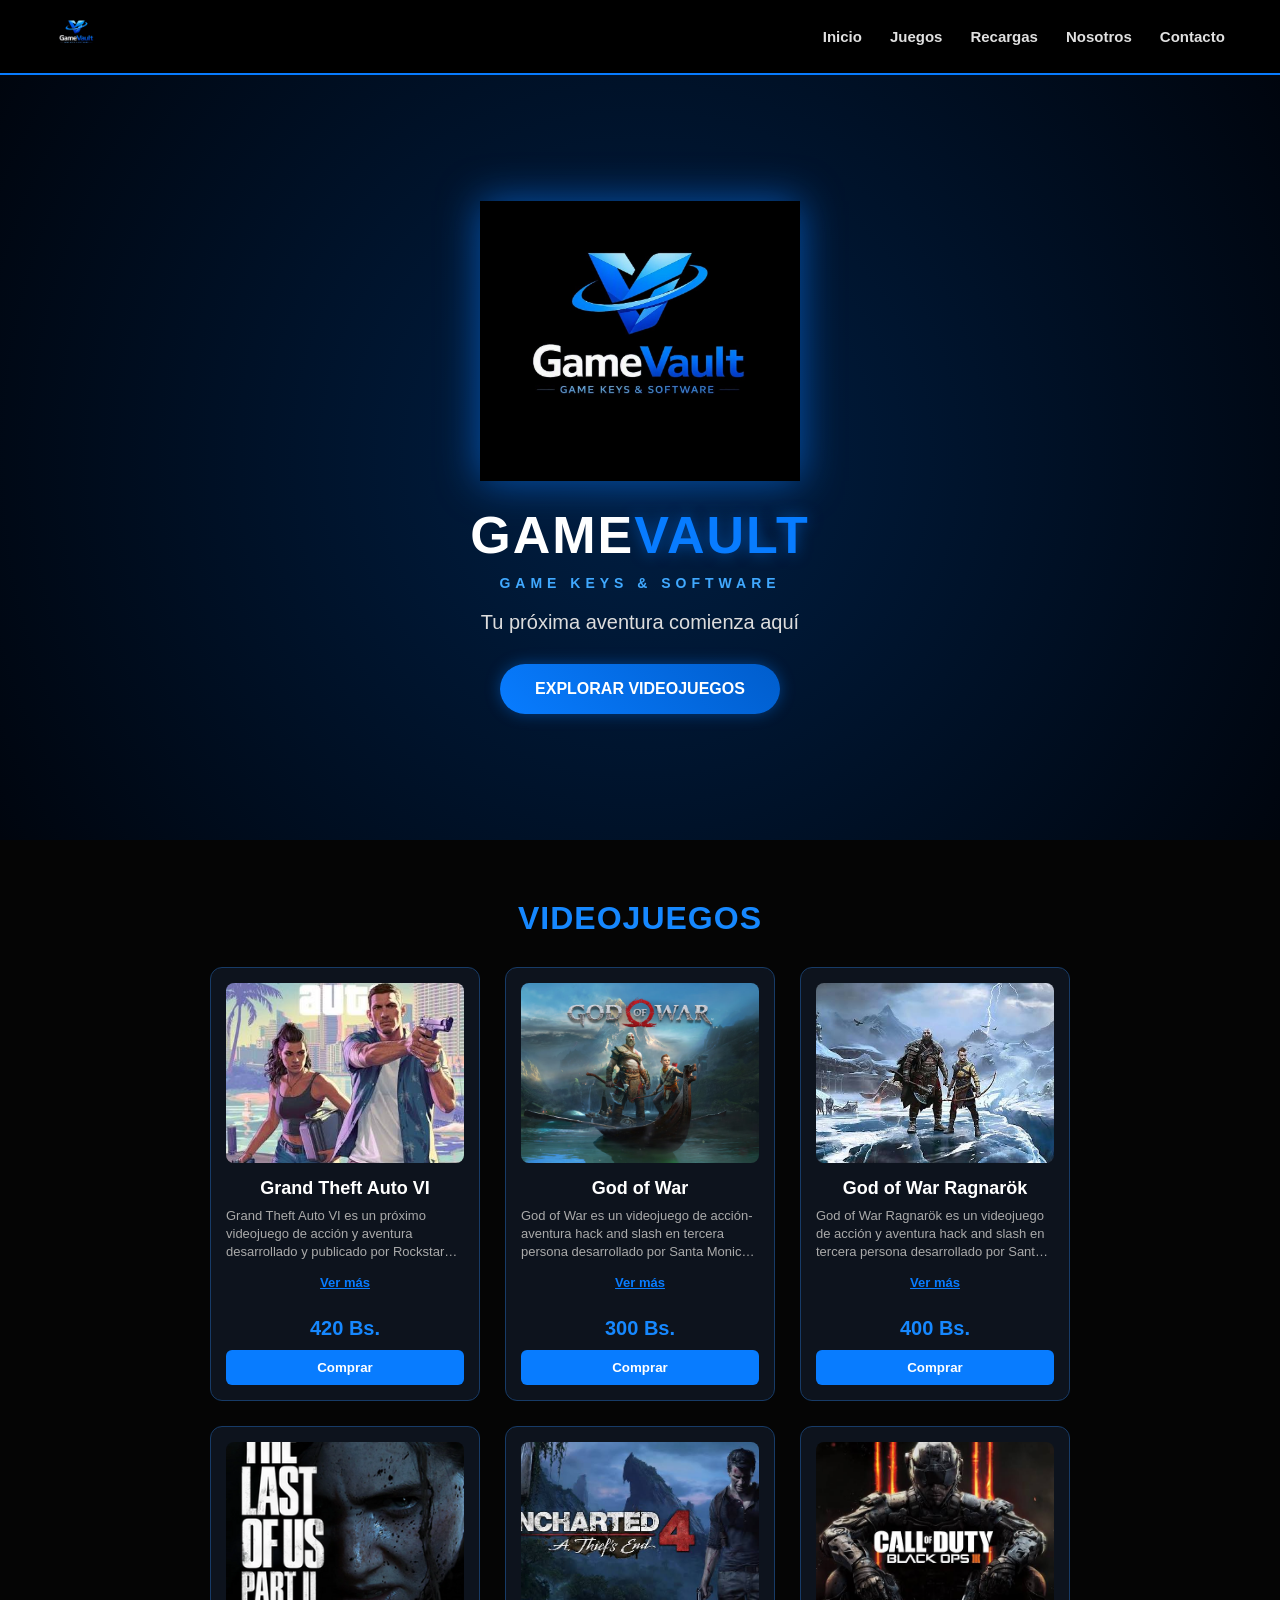
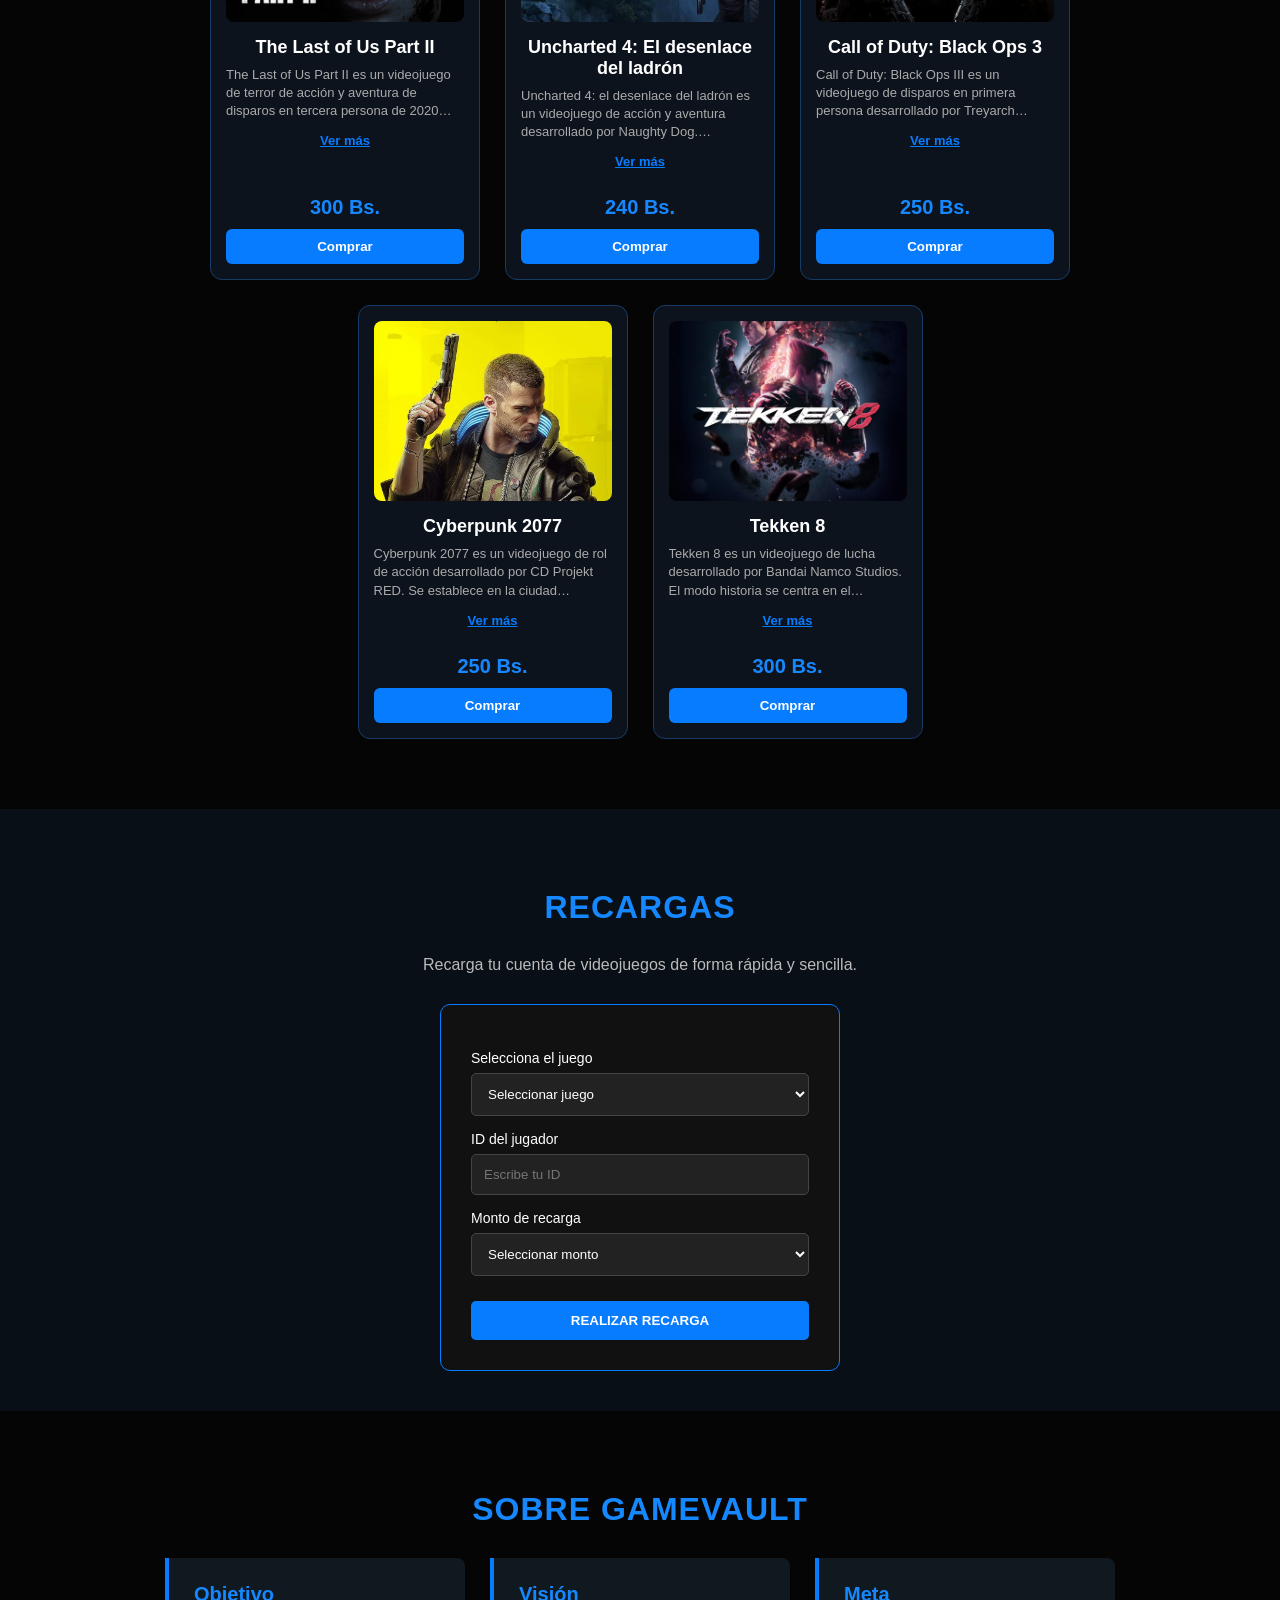
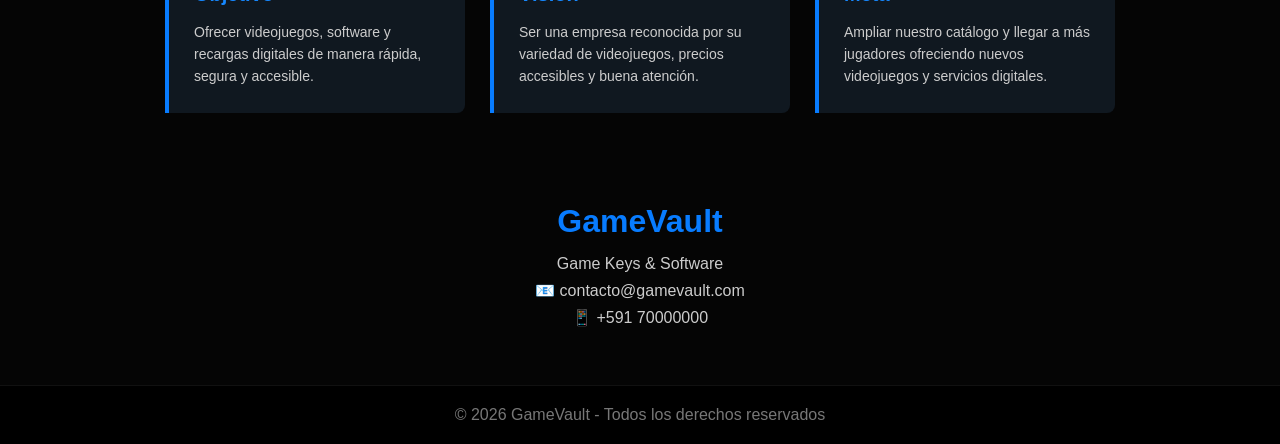
==== index.html @ ed6b3236 "Update index.html" ====
<!DOCTYPE html>
<html lang="es">
<head>
    <meta charset="UTF-8">
    <meta name="viewport" content="width=device-width, initial-scale=1.0">
    <title>GameVault</title>
    <link rel="stylesheet" href="style.css">
</head>

<body>

<header>
    <div class="header-container">
        <a href="#inicio" class="logo-header">
            <img src="1000150296.jpeg" alt="GameVault Logo">
        </a>

        <nav>
            <a href="#inicio">Inicio</a>
            <a href="#juegos">Juegos</a>
            <a href="#recargas">Recargas</a>
            <a href="#empresa">Nosotros</a>
            <a href="#contacto">Contacto</a>
        </nav>
    </div>
</header>


<!-- INICIO / PORTADA -->
<section id="inicio" class="inicio">
    <div class="hero-content">
        <img src="1000150296.jpeg" alt="GameVault Logo Grande" class="logo-hero">
        <h1>GAME<span>VAULT</span></h1>
        <p class="tagline">GAME KEYS & SOFTWARE</p>
        <h2>Tu próxima aventura comienza aquí</h2>
        <a href="#juegos" class="boton-hero">EXPLORAR VIDEOJUEGOS</a>
    </div>
</section>


<!-- JUEGOS -->
<section id="juegos" class="seccion-juegos">

    <h2 class="titulo">Videojuegos</h2>

    <div class="juegos">

        <!-- JUEGO 1 -->
        <div class="tarjeta">
            <img src="img/gta6.jfif" alt="GTA VI">
            <h3>Grand Theft Auto VI</h3>
            <p class="descripcion descripcion-corta">Grand Theft Auto VI es un próximo videojuego de acción y aventura desarrollado y publicado por Rockstar Games. Será el octavo juego principal de la serie Grand Theft Auto, después de Grand Theft Auto V (2013), y el decimosexto en total. Ambientado en el estado ficticio de Leonida, basado en Florida, la historia sigue a la pareja de criminales Jason Duval y Lucia Caminos. Los jugadores podrán explorar libremente el mundo abierto de Leonida, que incluye Vice City, inspirada en Miami.</p>
            <button class="btn-ver-mas" onclick="toggleDescripcion(this)">Ver más</button>
            <div class="tarjeta-footer">
                <h4>420 Bs.</h4>
                <button class="btn-comprar">Comprar</button>
            </div>
        </div>

        <!-- JUEGO 2 -->
        <div class="tarjeta">
            <img src="img/p3pYq0QxntZQREXRVdAzmn1w.avif" alt="God of War">
            <h3>God of War</h3>
            <p class="descripcion descripcion-corta">God of War es un videojuego de acción-aventura hack and slash en tercera persona desarrollado por Santa Monica Studio y publicado por Sony Interactive Entertainment para la PlayStation 4. Es la octava entrega de la serie God of War, la octava cronológicamente y la secuela de God of War III de 2010. Por primera vez en la serie, hay dos protagonistas: Kratos, el antiguo Dios griego de la Guerra que sigue siendo el único personaje jugable, y su hijo pequeño, Atreus. Tras la muerte de la segunda esposa de Kratos y la madre de Atreus, Faye, los dos se embarcan en un viaje profundamente personal para cumplir su último deseo de que sus cenizas se extendieran desde el pico más alto de los nueve reinos.</p>
            <button class="btn-ver-mas" onclick="toggleDescripcion(this)">Ver más</button>
            <div class="tarjeta-footer">
                <h4>300 Bs.</h4>
                <button class="btn-comprar">Comprar</button>
            </div>
        </div>

        <!-- JUEGO 3 -->
        <div class="tarjeta">
            <img src="img/ragnarok.jfif" alt="God of War Ragnarok">
            <h3>God of War Ragnarök</h3>
            <p class="descripcion descripcion-corta">God of War Ragnarök es un videojuego de acción y aventura hack and slash en tercera persona desarrollado por Santa Monica Studio y publicado por Sony Interactive Entertainment. Se lanzó en todo el mundo el 9 de noviembre de 2022 para PlayStation 4 y PlayStation 5. Basado libremente en la mitología nórdica, el juego se desarrolla en la antigua Escandinavia y presenta al protagonista de la serie Kratos y su hijo adolescente Atreus.</p>
            <button class="btn-ver-mas" onclick="toggleDescripcion(this)">Ver más</button>
            <div class="tarjeta-footer">
                <h4>400 Bs.</h4>
                <button class="btn-comprar">Comprar</button>
            </div>
        </div>

        <!-- JUEGO 4 -->
        <div class="tarjeta">
            <img src="img/TLOU_P2_Box_Art_2.png" alt="The Last of Us Part II">
            <h3>The Last of Us Part II</h3>
            <p class="descripcion descripcion-corta">The Last of Us Part II es un videojuego de terror de acción y aventura de disparos en tercera persona de 2020 desarrollado por Naughty Dog. Ambientado cuatro años después de The Last of Us (2013), el juego se centra en dos personajes jugables en un Estados Unidos post-apocalíptico cuyas vidas se entrelazan: Ellie, que parte en venganza por un asesinato, y Abby, una soldado que se ve involucrada en un conflicto entre su milicia y un culto religioso.</p>
            <button class="btn-ver-mas" onclick="toggleDescripcion(this)">Ver más</button>
            <div class="tarjeta-footer">
                <h4>300 Bs.</h4>
                <button class="btn-comprar">Comprar</button>
            </div>
        </div>

        <!-- JUEGO 5 -->
        <div class="tarjeta">
            <img src="img/uncharted.jfif" alt="Uncharted 4">
            <h3>Uncharted 4: El desenlace del ladrón</h3>
            <p class="descripcion descripcion-corta">Uncharted 4: el desenlace del ladrón es un videojuego de acción y aventura desarrollado por Naughty Dog. Ambientado varios años después de los eventos de Uncharted 3, los jugadores controlan a Nathan Drake, un ex cazador de tesoros convencido de salir del retiro por su hermano Samuel. Con Victor Sullivan, buscan pistas sobre la ubicación del tesoro perdido de Henry Avery.</p>
            <button class="btn-ver-mas" onclick="toggleDescripcion(this)">Ver más</button>
            <div class="tarjeta-footer">
                <h4>240 Bs.</h4>
                <button class="btn-comprar">Comprar</button>
            </div>
        </div>

        <!-- JUEGO 6 -->
        <div class="tarjeta">
            <img src="img/call of duty.jfif" alt="Call of Duty Black Ops 3">
            <h3>Call of Duty: Black Ops 3</h3>
            <p class="descripcion descripcion-corta">Call of Duty: Black Ops III es un videojuego de disparos en primera persona desarrollado por Treyarch publicado por Activision. Es la duodécima entrada de la serie Call of Duty y la secuela directa del videojuego Call of Duty: Black Ops II.</p>
            <button class="btn-ver-mas" onclick="toggleDescripcion(this)">Ver más</button>
            <div class="tarjeta-footer">
                <h4>250 Bs.</h4>
                <button class="btn-comprar">Comprar</button>
            </div>
        </div>

        <!-- JUEGO 7 -->
        <div class="tarjeta">
            <img src="img/Cyberpunk-2077-PC-COVER.webp" alt="Cyberpunk 2077">
            <h3>Cyberpunk 2077</h3>
            <p class="descripcion descripcion-corta">Cyberpunk 2077 es un videojuego de rol de acción desarrollado por CD Projekt RED. Se establece en la ciudad distópica de Night City, California. Es un mundo abierto en primera persona donde los jugadores asumen el papel del personaje personalizable V.</p>
            <button class="btn-ver-mas" onclick="toggleDescripcion(this)">Ver más</button>
            <div class="tarjeta-footer">
                <h4>250 Bs.</h4>
                <button class="btn-comprar">Comprar</button>
            </div>
        </div>

        <!-- JUEGO 8 -->
        <div class="tarjeta">
            <img src="img/teken.avif" alt="Tekken 8">
            <h3>Tekken 8</h3>
            <p class="descripcion descripcion-corta">Tekken 8 es un videojuego de lucha desarrollado por Bandai Namco Studios. El modo historia se centra en el enfrentamiento final entre el protagonista principal Jin Kazama y el antagonista principal Kazuya Mishima.</p>
            <button class="btn-ver-mas" onclick="toggleDescripcion(this)">Ver más</button>
            <div class="tarjeta-footer">
                <h4>300 Bs.</h4>
                <button class="btn-comprar">Comprar</button>
            </div>
        </div>

    </div>

</section>


<!-- RECARGAS -->
<section id="recargas" class="recargas">
    <h2 class="titulo">Recargas</h2>
    <p class="texto">Recarga tu cuenta de videojuegos de forma rápida y sencilla.</p>

    <div class="formulario">
        <label for="juego">Selecciona el juego</label>
        <select id="juego">
            <option value="">Seleccionar juego</option>
            <option>Free Fire</option>
            <option>Fortnite</option>
            <option>Roblox</option>
            <option>Mobile Legends</option>
            <option>Call of Duty Mobile</option>
            <option>Otro</option>
        </select>

        <label for="idJugador">ID del jugador</label>
        <input type="text" id="idJugador" placeholder="Escribe tu ID">

        <label for="monto">Monto de recarga</label>
        <select id="monto">
            <option value="">Seleccionar monto</option>
            <option>50 Bs.</option>
            <option>100 Bs.</option>
            <option>200 Bs.</option>
            <option>300 Bs.</option>
            <option>500 Bs.</option>
        </select>

        <button onclick="recargar()">REALIZAR RECARGA</button>
        <p id="mensaje"></p>
    </div>
</section>


<!-- SOBRE GAMEVAULT -->
<section id="empresa" class="empresa">
    <h2 class="titulo">Sobre GameVault</h2>
    <div class="informacion">
        <div>
            <h2>Objetivo</h2>
            <p>Ofrecer videojuegos, software y recargas digitales de manera rápida, segura y accesible.</p>
        </div>
        <div>
            <h2>Visión</h2>
            <p>Ser una empresa reconocida por su variedad de videojuegos, precios accesibles y buena atención.</p>
        </div>
        <div>
            <h2>Meta</h2>
            <p>Ampliar nuestro catálogo y llegar a más jugadores ofreciendo nuevos videojuegos y servicios digitales.</p>
        </div>
    </div>
</section>


<!-- CONTACTO -->
<section id="contacto" class="contacto">
    <h2>GameVault</h2>
    <p>Game Keys & Software</p>
    <p>📧 contacto@gamevault.com</p>
    <p>📱 +591 70000000</p>
</section>

<footer>
    <p>© 2026 GameVault - Todos los derechos reservados</p>
</footer>
<script>
function toggleDescripcion(boton) {
    const descripcion = boton.previousElementSibling;

    if (descripcion.classList.contains('descripcion-corta')) {
        descripcion.classList.remove('descripcion-corta');
        descripcion.style.webkitLineClamp = 'unset';
        descripcion.style.display = 'block';
        boton.textContent = 'Ver menos';
    } else {
        descripcion.classList.add('descripcion-corta');
        descripcion.style.webkitLineClamp = '3';
        descripcion.style.display = '-webkit-box';
        boton.textContent = 'Ver más';
    }
}

function recargar() {
    const juego = document.getElementById('juego').value;
    const idJugador = document.getElementById('idJugador').value;
    const monto = document.getElementById('monto').value;
    const mensaje = document.getElementById('mensaje');

    if (!juego || !idJugador || !monto) {
        mensaje.style.color = '#ff4d4d';
        mensaje.textContent = 'Por favor, completa todos los campos.';
        return;
    }

    mensaje.style.color = '#1688ff';
    mensaje.textContent = `¡Procesando recarga de ${monto} para ${juego} (ID: ${idJugador})!`;
}
</script>

</body>
</html>

</body>
</html>
---- style.css ----
* {
    margin: 0;
    padding: 0;
    box-sizing: border-box;
}

html {
    scroll-behavior: smooth;
}

body {
    font-family: 'Segoe UI', Tahoma, Geneva, Verdana, sans-serif;
    background: #050505;
    color: white;
}

/* ENCABEZADO Y NAVEGACIÓN MEJORADA */
header {
    background: rgba(0, 0, 0, 0.9);
    backdrop-filter: blur(10px);
    position: sticky;
    top: 0;
    z-index: 1000;
    border-bottom: 2px solid #087cff;
    padding: 12px 4%;
}

.header-container {
    max-width: 1200px;
    margin: 0 auto;
    display: flex;
    align-items: center;
    justify-content: space-between;
    flex-wrap: wrap;
    gap: 15px;
}

.logo-header img {
    height: 45px;
    object-fit: contain;
    transition: transform 0.3s ease;
}

.logo-header img:hover {
    transform: scale(1.05);
}

nav {
    display: flex;
    align-items: center;
    gap: 20px; /* Separación garantizada entre enlaces */
    flex-wrap: wrap;
}

nav a {
    color: #e0e0e0;
    text-decoration: none;
    font-weight: 600;
    font-size: 15px;
    position: relative;
    padding: 6px 4px;
    transition: color 0.3s ease;
    white-space: nowrap;
}

nav a::after {
    content: '';
    position: absolute;
    width: 0%;
    height: 2px;
    bottom: 0;
    left: 0;
    background-color: #087cff;
    transition: width 0.3s ease;
}

nav a:hover {
    color: #087cff;
}

nav a:hover::after {
    width: 100%;
}


/* PORTADA / HERO CON LOGO LLAMATIVO */
.inicio {
    min-height: 85vh;
    display: flex;
    align-items: center;
    justify-content: center;
    text-align: center;
    padding: 40px 20px;
    background: radial-gradient(circle at center, #001f44 0%, #00050e 100%);
}

.hero-content {
    max-width: 800px;
    width: 100%;
}

.logo-hero {
    width: 80%;
    max-width: 320px;
    height: auto;
    margin-bottom: 20px;
    filter: drop-shadow(0 0 20px rgba(8, 124, 255, 0.6));
    animation: flotar 4s ease-in-out infinite;
}

@keyframes flotar {
    0%, 100% { transform: translateY(0px); }
    50% { transform: translateY(-10px); }
}

.inicio h1 {
    font-size: 52px;
    letter-spacing: 2px;
    font-weight: 900;
}

.inicio h1 span {
    color: #087cff;
    text-shadow: 0 0 15px rgba(8, 124, 255, 0.5);
}

.tagline {
    color: #40a9ff;
    letter-spacing: 5px;
    margin: 10px 0 20px;
    font-weight: bold;
    font-size: 14px;
}

.inicio h2 {
    margin-bottom: 30px;
    font-weight: 300;
    color: #ddd;
    font-size: 20px;
}

.boton-hero {
    background: linear-gradient(45deg, #087cff, #005dcc);
    color: white;
    padding: 16px 35px;
    text-decoration: none;
    border-radius: 30px;
    font-weight: bold;
    display: inline-block;
    box-shadow: 0 0 15px rgba(8, 124, 255, 0.4);
    transition: all 0.3s ease;
}

.boton-hero:hover {
    transform: translateY(-3px);
    box-shadow: 0 0 25px rgba(8, 124, 255, 0.8);
}


/* SECCIÓN JUEGOS */
.seccion-juegos {
    padding: 20px 5%;
}

.titulo {
    text-align: center;
    color: #1688ff;
    font-size: 32px;
    margin: 40px 0 30px;
    text-transform: uppercase;
    letter-spacing: 1px;
}

.juegos {
    display: flex;
    justify-content: center;
    gap: 25px;
    flex-wrap: wrap;
    max-width: 1200px;
    margin: 0 auto;
}

.tarjeta {
    background: #0d131d;
    width: 270px;
    padding: 15px;
    text-align: center;
    border: 1px solid #173b67;
    border-radius: 12px;
    display: flex;
    flex-direction: column;
    justify-content: space-between;
    transition: transform 0.3s ease, border-color 0.3s ease, box-shadow 0.3s ease;
}

.tarjeta:hover {
    transform: translateY(-5px);
    border-color: #087cff;
    box-shadow: 0 8px 20px rgba(8, 124, 255, 0.3);
}

.tarjeta img {
    width: 100%;
    height: 180px;
    object-fit: cover;
    border-radius: 8px;
}

.tarjeta h3 {
    margin: 15px 0 8px;
    font-size: 18px;
}

/* DESCRIPCIÓN CON VER MÁS */
.descripcion {
    color: #aaa;
    font-size: 13px;
    line-height: 1.4;
    margin-bottom: 8px;
    text-align: left;
    transition: all 0.3s ease;
}

.descripcion-corta {
    display: -webkit-box;
    -webkit-line-clamp: 3;
    -webkit-box-orient: vertical;
    overflow: hidden;
}

.btn-ver-mas {
    background: transparent;
    color: #087cff;
    border: none;
    font-size: 13px;
    font-weight: bold;
    cursor: pointer;
    margin-bottom: 12px;
    text-decoration: underline;
    align-self: center;
    padding: 5px 10px;
}

.btn-ver-mas:hover {
    color: #40a9ff;
}

.tarjeta-footer {
    margin-top: auto;
}

.tarjeta h4 {
    color: #1688ff;
    font-size: 20px;
    margin: 10px 0;
}

.btn-comprar {
    background: #087cff;
    color: white;
    border: none;
    padding: 10px 20px;
    border-radius: 6px;
    cursor: pointer;
    font-weight: bold;
    width: 100%;
    transition: background 0.3s ease;
}

.btn-comprar:hover {
    background: #005dcc;
}


/* RECARGAS */
.recargas {
    background: #080f17;
    text-align: center;
    padding: 40px 20px;
    margin-top: 50px;
}

.texto {
    color: #bbb;
    margin-bottom: 30px;
}

.formulario {
    background: #111;
    width: 400px;
    max-width: 100%;
    margin: auto;
    padding: 30px;
    border: 1px solid #087cff;
    border-radius: 10px;
}

.formulario label {
    display: block;
    text-align: left;
    margin-top: 15px;
    margin-bottom: 7px;
    font-size: 14px;
}

.formulario input,
.formulario select {
    width: 100%;
    padding: 12px;
    background: #222;
    color: white;
    border: 1px solid #444;
    border-radius: 5px;
    outline: none;
}

.formulario input:focus,
.formulario select:focus {
    border-color: #087cff;
}

.formulario button {
    width: 100%;
    margin-top: 25px;
    background: #087cff;
    color: white;
    border: none;
    padding: 12px;
    border-radius: 5px;
    font-weight: bold;
    cursor: pointer;
}


/* EMPRESA */
.empresa {
    background: #050505;
    padding: 40px 20px;
}

.informacion {
    display: flex;
    justify-content: center;
    gap: 25px;
    flex-wrap: wrap;
    max-width: 1100px;
    margin: 0 auto;
}

.informacion div {
    width: 300px;
    padding: 25px;
    background: #101820;
    border-left: 4px solid #087cff;
    border-radius: 0 8px 8px 0;
}

.informacion h2 {
    color: #1688ff;
    margin-bottom: 15px;
    font-size: 20px;
}

.informacion p {
    color: #ccc;
    line-height: 1.6;
    font-size: 14px;
}


/* CONTACTO Y FOOTER */
.contacto {
    text-align: center;
    padding: 50px 20px;
}

.contacto h2 {
    color: #087cff;
    font-size: 32px;
    margin-bottom: 15px;
}

.contacto p {
    color: #ccc;
    margin: 8px;
}

footer {
    background: #000;
    text-align: center;
    padding: 20px;
    color: #777;
    border-top: 1px solid #111;
}


/* RESPONSIVO PARA TELÉFONOS */
@media (max-width: 768px) {
    .header-container {
        justify-content: center;
    }

    nav {
        justify-content: center;
        gap: 12px;
        width: 100%;
    }

    nav a {
        font-size: 14px;
        padding: 4px 8px;
        background: rgba(255, 255, 255, 0.05);
        border-radius: 4px;
    }

    .inicio h1 {
        font-size: 38px;
    }

    .tagline {
        letter-spacing: 3px;
        font-size: 12px;
    }

    .inicio h2 {
        font-size: 16px;
    }

    .tarjeta {
        width: 100%;
        max-width: 330px;
    }

    .informacion div {
        width: 100%;
    }
}
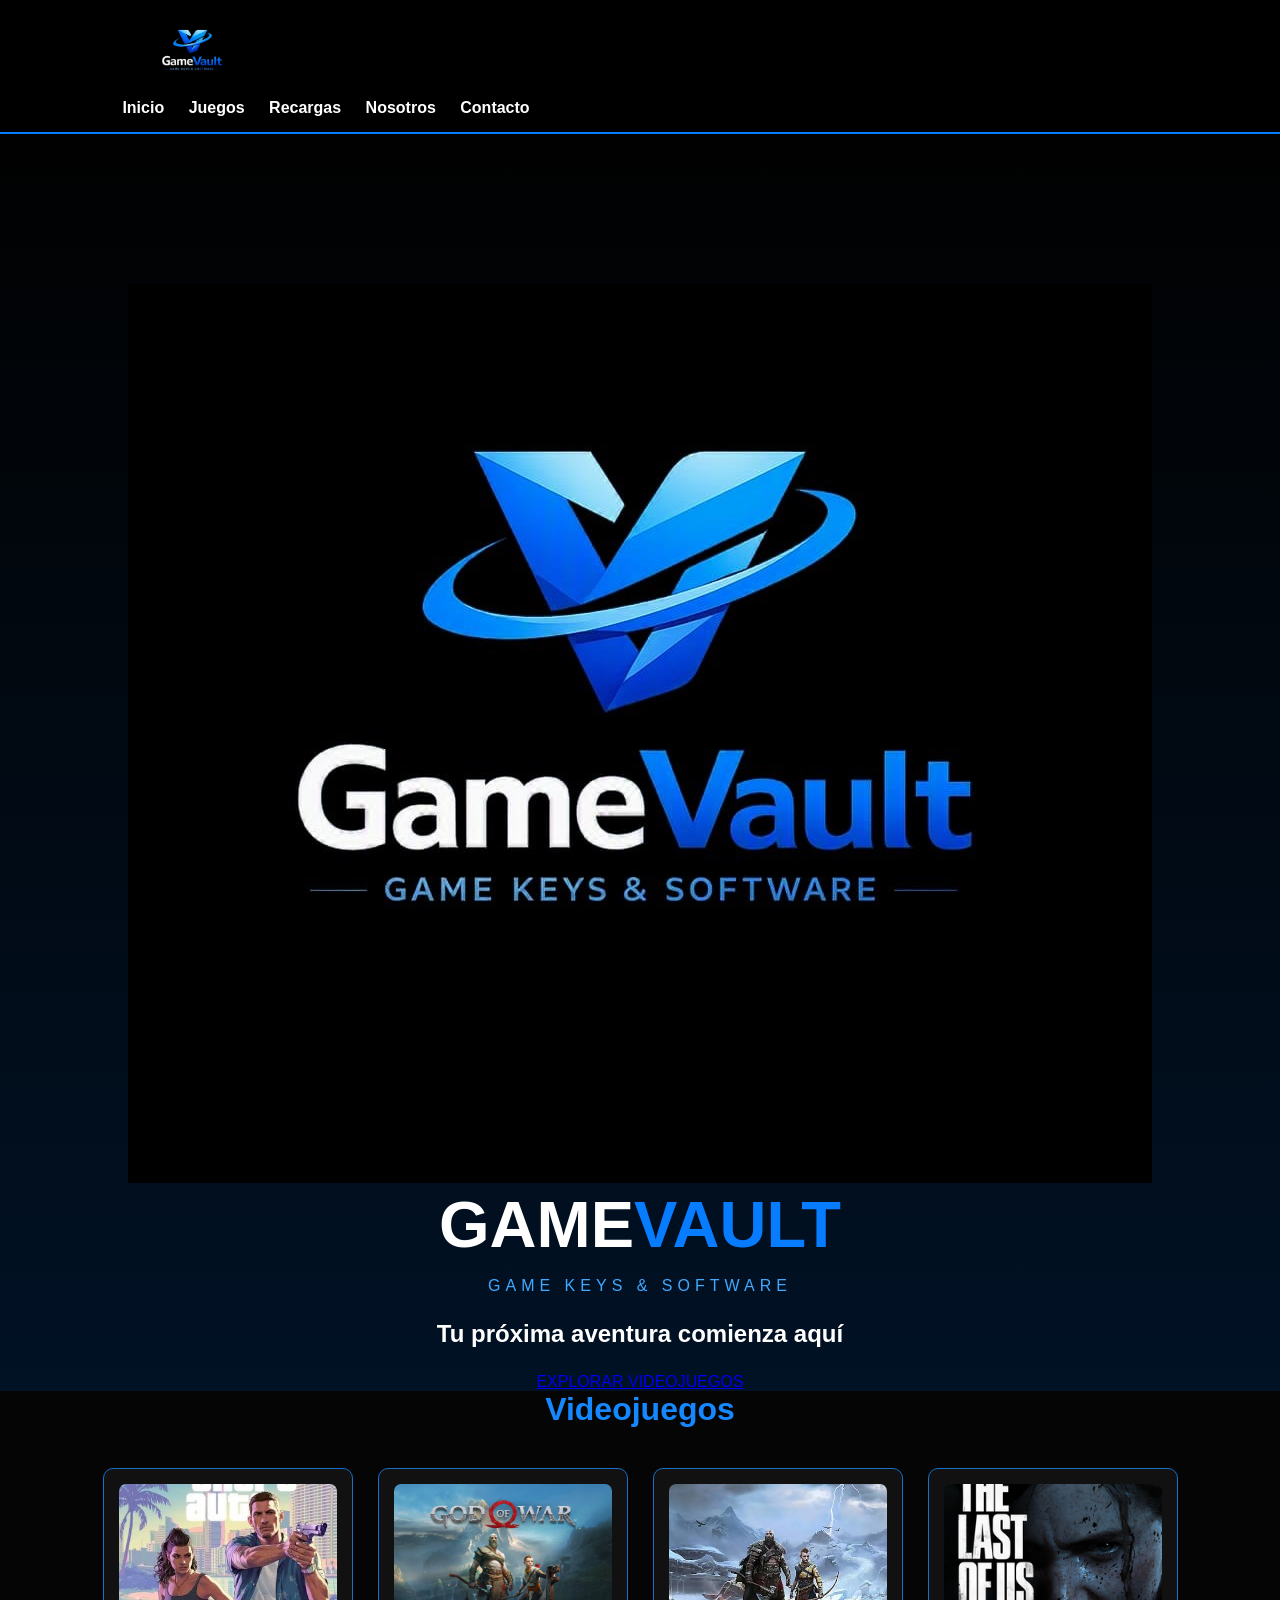
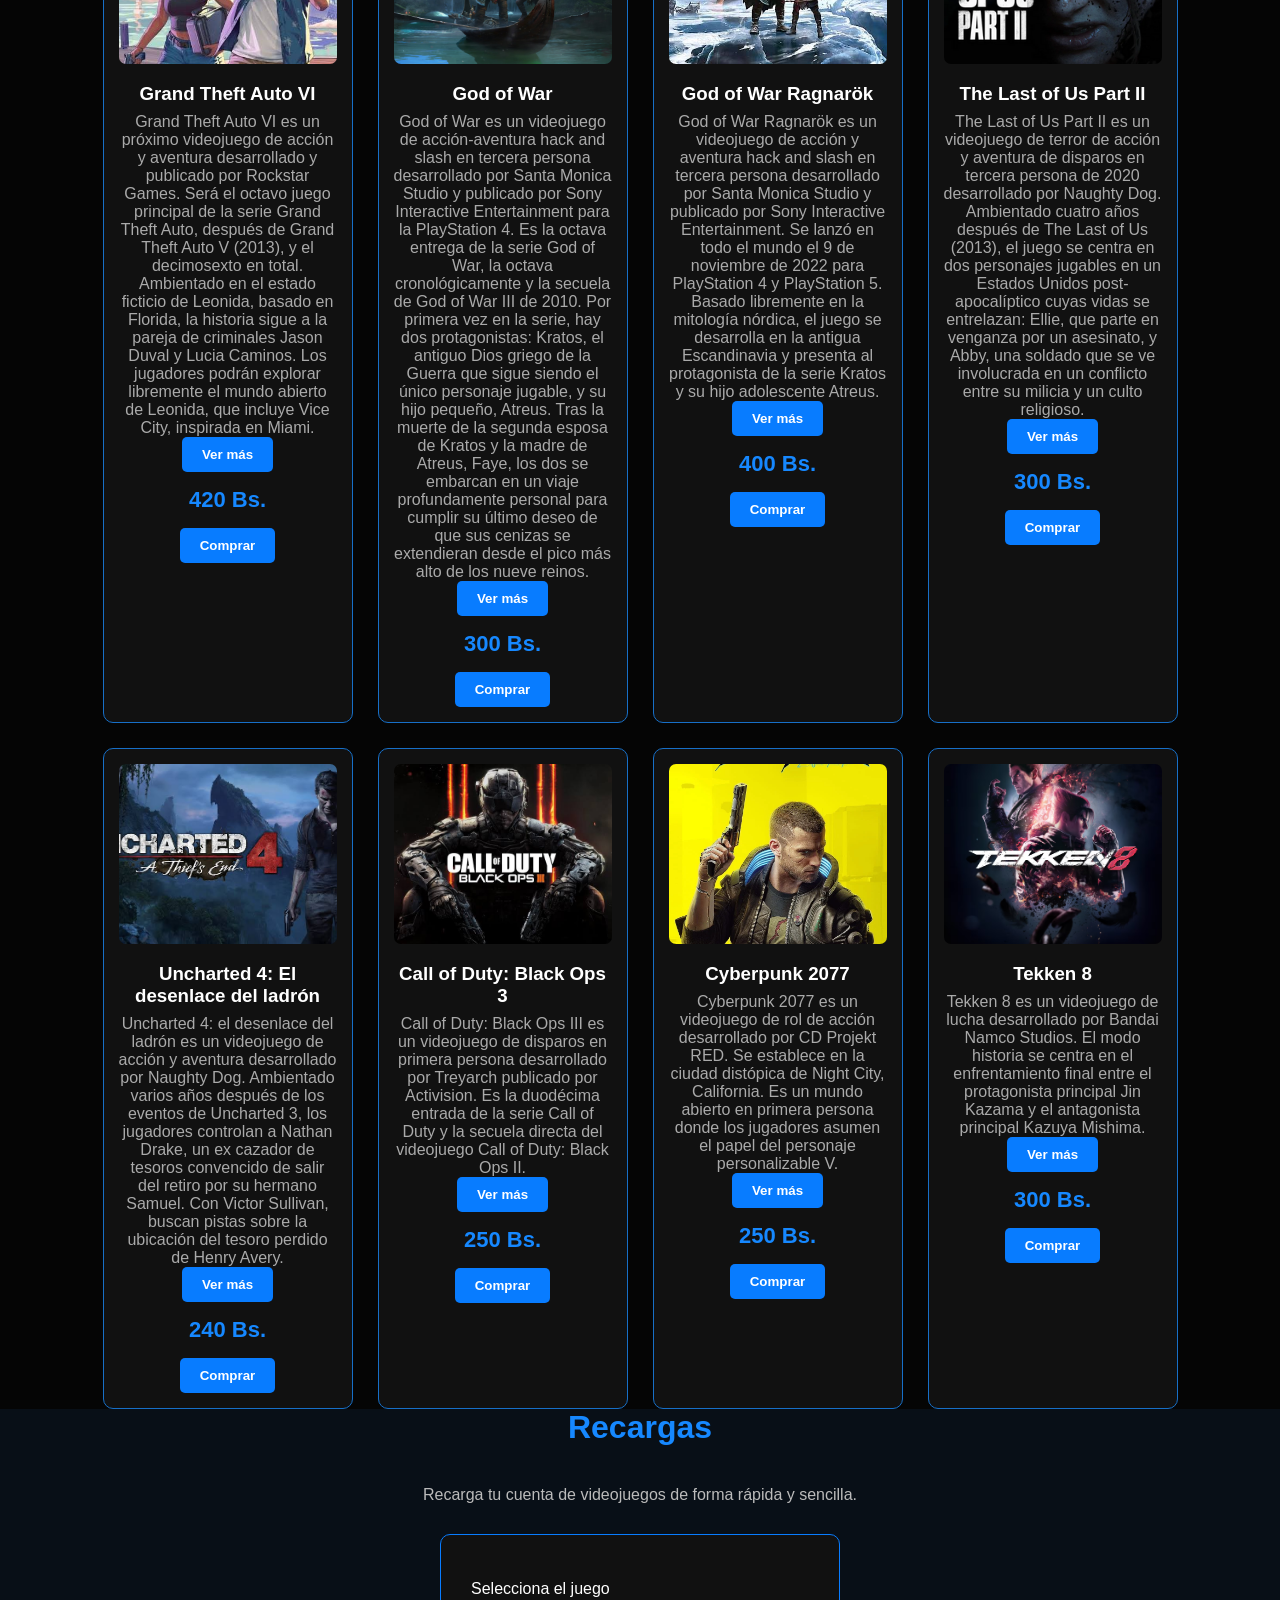
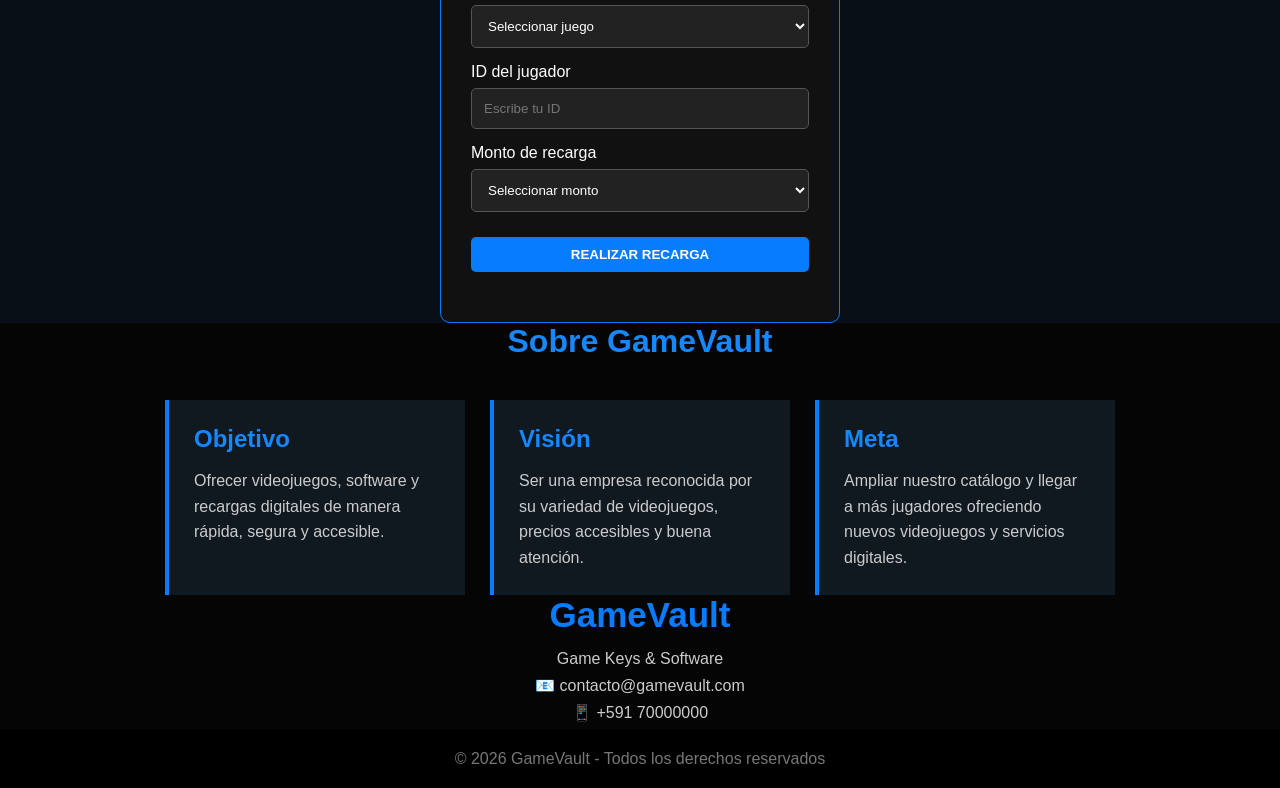
==== commit d5db0727: "Update index.html" ====
--- a/index.html
+++ b/index.html
@@ -4,7 +4,7 @@
     <meta charset="UTF-8">
     <meta name="viewport" content="width=device-width, initial-scale=1.0">
     <title>GameVault</title>
-    <link rel="stylesheet" href="style.css">
+    <link rel="stylesheet" href="style.css.css">
 </head>
 
 <body>
--- a/style.css.css
+++ b/style.css.css
@@ -0,0 +1,255 @@
+* {
+    margin: 0;
+    padding: 0;
+    box-sizing: border-box;
+}
+
+body {
+    font-family: Arial, sans-serif;
+    background: #050505;
+    color: white;
+}
+
+
+/* ENCABEZADO */
+
+header {
+    background: #000;
+    display: flex;
+    align-items: center;
+    justify-content: space-between;
+    padding: 15px 8%;
+    border-bottom: 2px solid #087cff;
+}
+
+header img {
+    width: 180px;
+    height: 80px;
+    object-fit: contain;
+}
+
+nav a {
+    color: white;
+    text-decoration: none;
+    margin-left: 20px;
+    font-weight: bold;
+}
+
+nav a:hover {
+    color: #087cff;
+}
+
+
+/* INICIO */
+
+.inicio {
+    min-height: 500px;
+    text-align: center;
+    padding-top: 150px;
+    background: linear-gradient(#000000cc, #00152dcc);
+}
+
+.inicio h1 {
+    font-size: 65px;
+}
+
+.inicio h1 span {
+    color: #087cff;
+}
+
+.inicio p {
+    color: #40a9ff;
+    letter-spacing: 5px;
+    margin: 15px;
+}
+
+.inicio h2 {
+    margin: 25px;
+}
+
+.boton {
+    background: #087cff;
+    color: white;
+    padding: 14px 25px;
+    text-decoration: none;
+    border-radius: 5px;
+}
+
+
+/* TITULOS */
+
+.titulo {
+    text-align: center;
+    color: #1688ff;
+    font-size: 32px;
+    margin-bottom: 40px;
+}
+
+
+/* JUEGOS */
+
+.juegos {
+    display: flex;
+    justify-content: center;
+    gap: 25px;
+    flex-wrap: wrap;
+}
+
+.tarjeta {
+    background: #111;
+    width: 250px;
+    padding: 15px;
+    text-align: center;
+    border: 1px solid #176fc7;
+    border-radius: 10px;
+}
+
+.tarjeta:hover {
+    transform: translateY(-5px);
+    box-shadow: 0 0 15px #087cff;
+}
+
+.tarjeta img {
+    width: 100%;
+    height: 180px;
+    object-fit: cover;
+    border-radius: 7px;
+}
+
+.tarjeta h3 {
+    margin: 15px 0 8px;
+}
+
+.tarjeta p {
+    color: #aaa;
+}
+
+.tarjeta h4 {
+    color: #1688ff;
+    font-size: 22px;
+    margin: 15px;
+}
+
+button {
+    background: #087cff;
+    color: white;
+    border: none;
+    padding: 10px 20px;
+    border-radius: 5px;
+    cursor: pointer;
+    font-weight: bold;
+}
+
+button:hover {
+    background: #005dcc;
+}
+
+
+/* RECARGAS */
+
+.recargas {
+    background: #080f17;
+    text-align: center;
+}
+
+.texto {
+    color: #bbb;
+    margin-bottom: 30px;
+}
+
+.formulario {
+    background: #111;
+    width: 400px;
+    max-width: 90%;
+    margin: auto;
+    padding: 30px;
+    border: 1px solid #087cff;
+    border-radius: 10px;
+}
+
+.formulario label {
+    display: block;
+    text-align: left;
+    margin-top: 15px;
+    margin-bottom: 7px;
+}
+
+.formulario input,
+.formulario select {
+    width: 100%;
+    padding: 12px;
+    background: #222;
+    color: white;
+    border: 1px solid #555;
+    border-radius: 5px;
+}
+
+.formulario button {
+    width: 100%;
+    margin-top: 25px;
+}
+
+#mensaje {
+    margin-top: 20px;
+    color: #1688ff;
+    font-weight: bold;
+}
+
+
+/* EMPRESA */
+
+.empresa {
+    background: #050505;
+}
+
+.informacion {
+    display: flex;
+    justify-content: center;
+    gap: 25px;
+    flex-wrap: wrap;
+}
+
+.informacion div {
+    width: 300px;
+    padding: 25px;
+    background: #101820;
+    border-left: 4px solid #087cff;
+}
+
+.informacion h2 {
+    color: #1688ff;
+    margin-bottom: 15px;
+}
+
+.informacion p {
+    color: #ccc;
+    line-height: 1.6;
+}
+
+
+/* CONTACTO */
+
+.contacto {
+    text-align: center;
+}
+
+.contacto h2 {
+    color: #087cff;
+    font-size: 35px;
+    margin-bottom: 15px;
+}
+
+.contacto p {
+    color: #ccc;
+    margin: 8px;
+}
+
+
+/* PIE */
+
+footer {
+    background: #000;
+    text-align: center;
+    padding: 20px;
+    color: #777;
+}
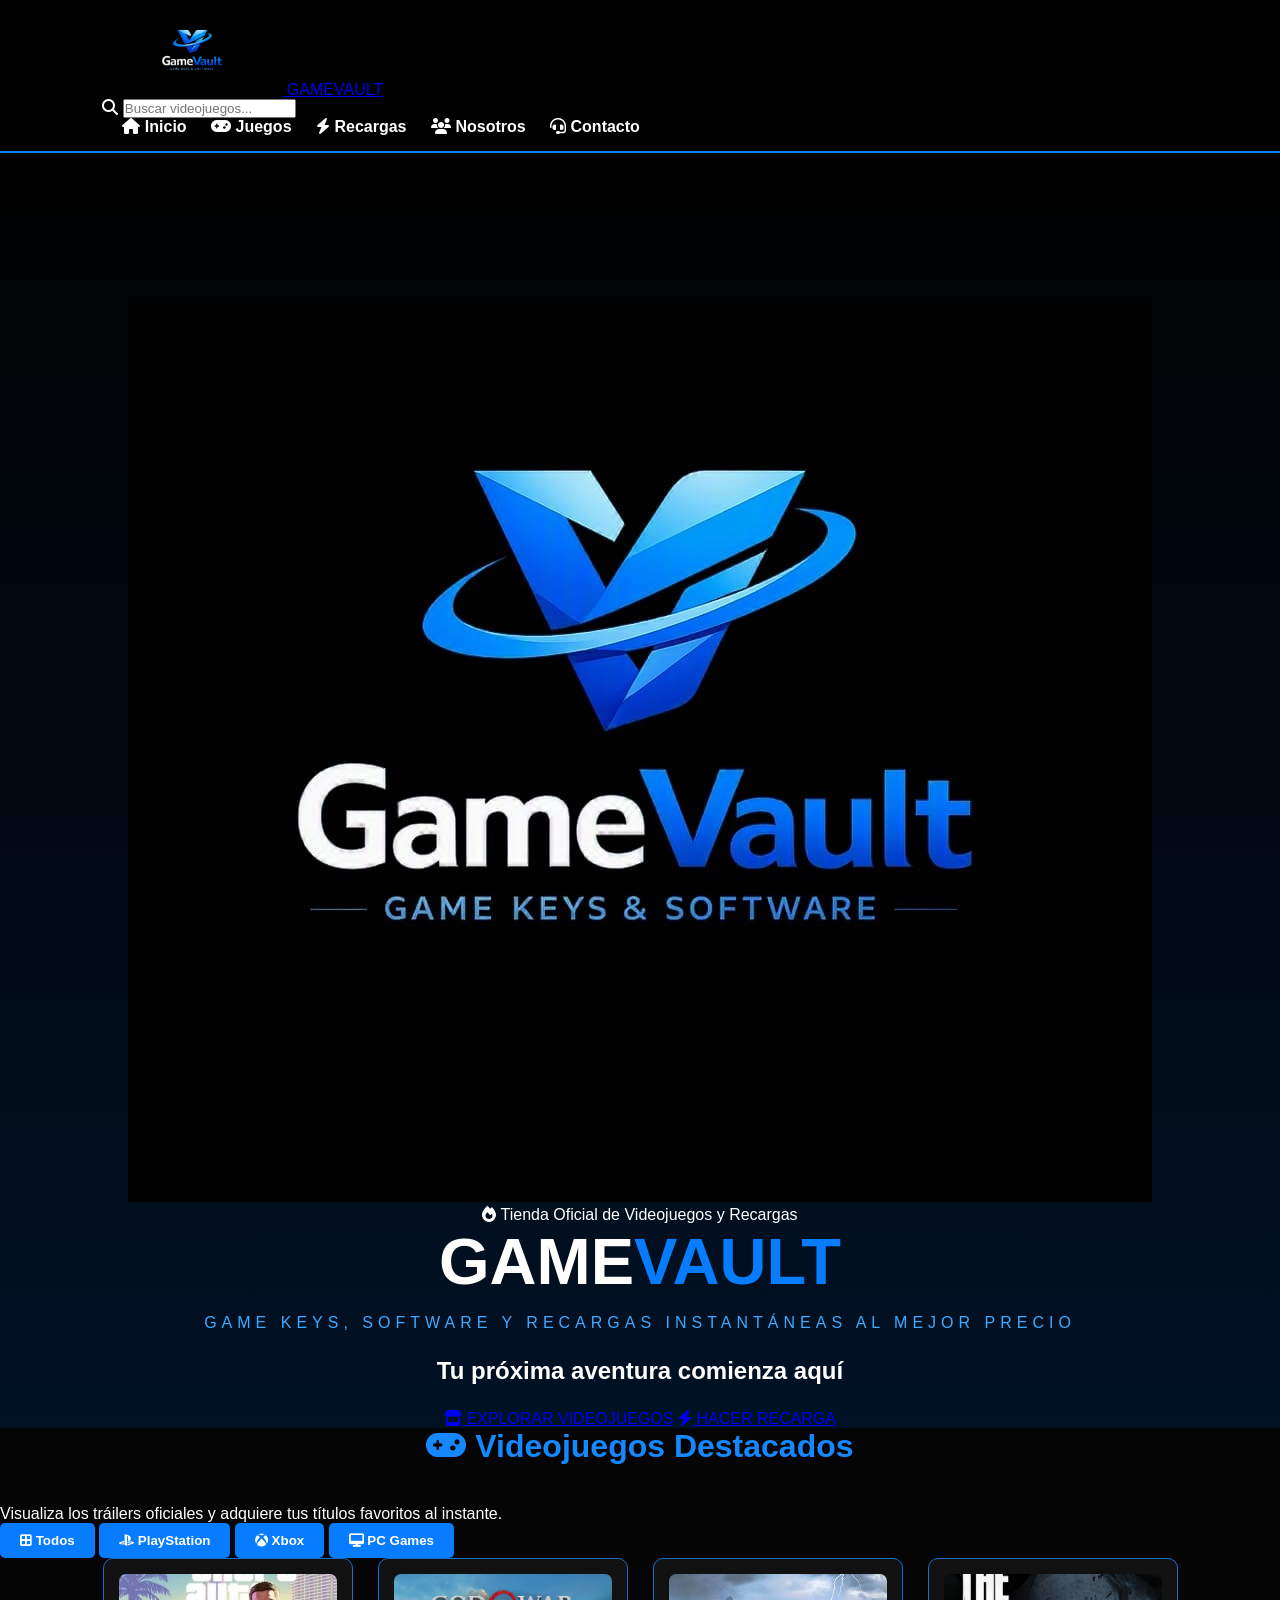
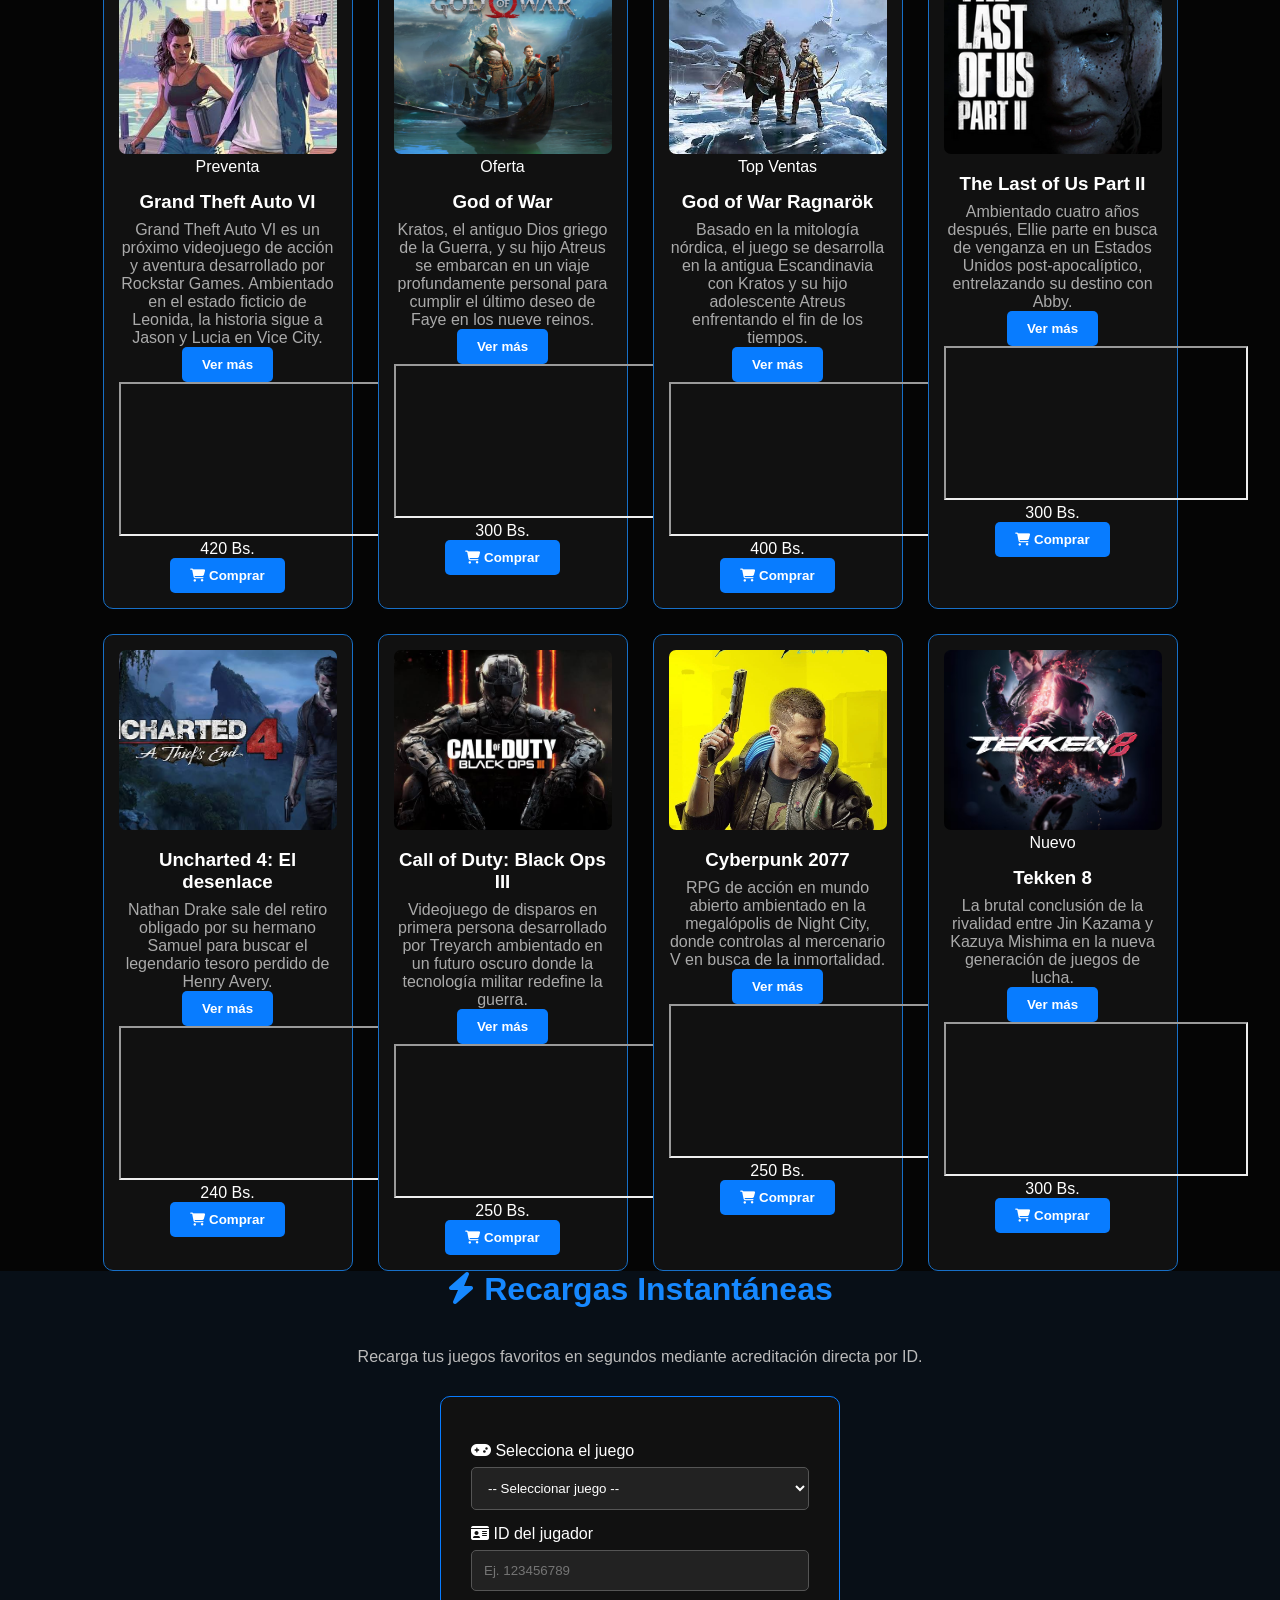
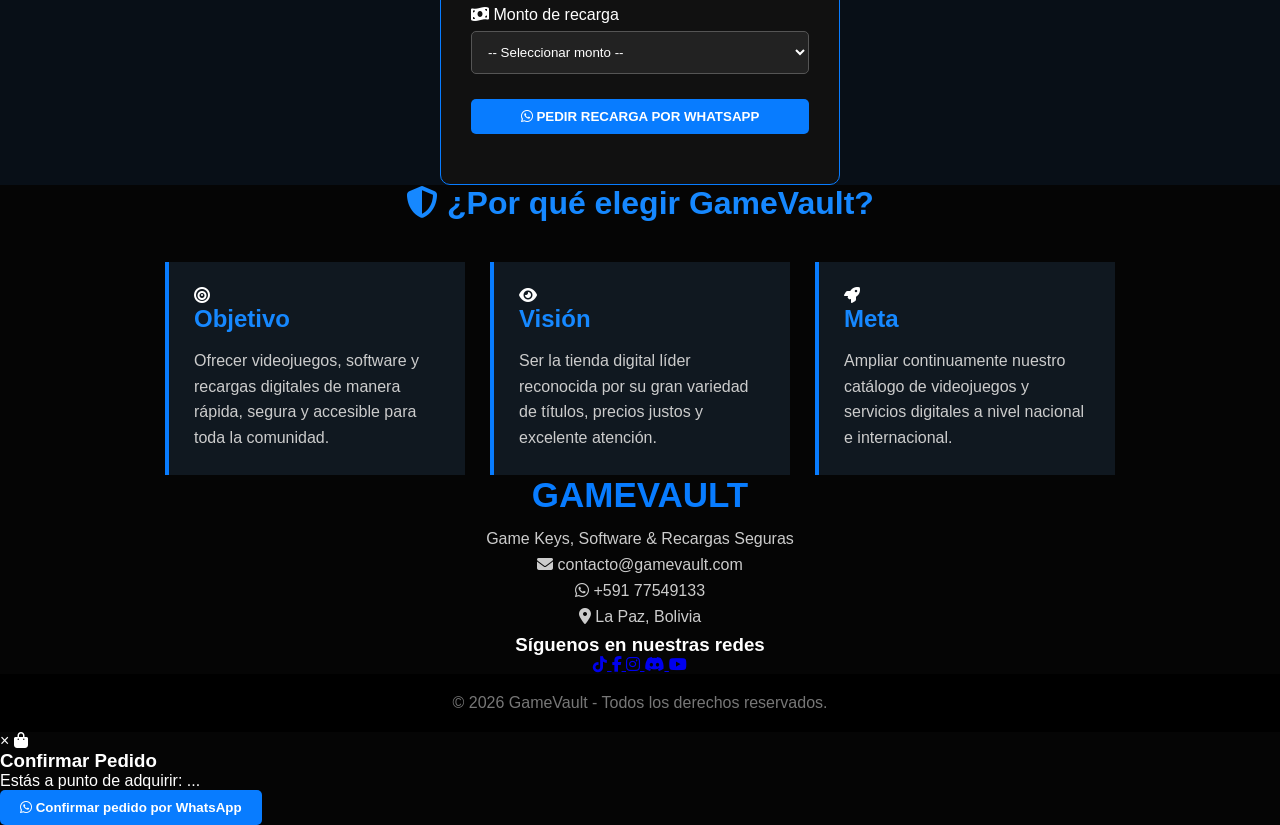
==== commit 06830a6e: "Update index.html" ====
--- a/index.html
+++ b/index.html
@@ -3,252 +3,349 @@
 <head>
     <meta charset="UTF-8">
     <meta name="viewport" content="width=device-width, initial-scale=1.0">
-    <title>GameVault</title>
+    <title>GameVault | Game Keys, Software & Recargas</title>
     <link rel="stylesheet" href="style.css.css">
+    <!-- FontAwesome para iconos profesionales -->
+    <link rel="stylesheet" href="https://cdnjs.cloudflare.com/ajax/libs/font-awesome/6.4.0/css/all.min.css">
 </head>
-
 <body>
 
-<header>
-    <div class="header-container">
-        <a href="#inicio" class="logo-header">
-            <img src="1000150296.jpeg" alt="GameVault Logo">
-        </a>
-
-        <nav>
-            <a href="#inicio">Inicio</a>
-            <a href="#juegos">Juegos</a>
-            <a href="#recargas">Recargas</a>
-            <a href="#empresa">Nosotros</a>
-            <a href="#contacto">Contacto</a>
-        </nav>
+    <!-- HEADER & NAVEGACIÓN -->
+    <header>
+        <div class="header-container">
+            <a href="#inicio" class="logo-header">
+                <img src="1000150296.jpeg" alt="GameVault Logo">
+                <span>GAME<span>VAULT</span></span>
+            </a>
+            
+            <div class="search-bar">
+                <i class="fa-solid fa-magnifying-glass"></i>
+                <input type="text" id="buscadorJuegos" placeholder="Buscar videojuegos..." onkeyup="filtrarJuegos()">
+            </div>
+
+            <nav>
+                <a href="#inicio"><i class="fa-solid fa-house"></i> Inicio</a>
+                <a href="#juegos"><i class="fa-solid fa-gamepad"></i> Juegos</a>
+                <a href="#recargas"><i class="fa-solid fa-bolt"></i> Recargas</a>
+                <a href="#empresa"><i class="fa-solid fa-users"></i> Nosotros</a>
+                <a href="#contacto"><i class="fa-solid fa-headset"></i> Contacto</a>
+            </nav>
+        </div>
+    </header>
+
+    <!-- PORTADA / HERO (CON LOGO COMPACTO Y LLAMATIVO) -->
+    <section id="inicio" class="inicio">
+        <div class="hero-content">
+            <div class="logo-hero-container">
+                <img src="1000150296.jpeg" alt="GameVault Logo Grande" class="logo-hero">
+            </div>
+
+            <div class="badge-hero"><i class="fa-solid fa-fire"></i> Tienda Oficial de Videojuegos y Recargas</div>
+            <h1>GAME<span>VAULT</span></h1>
+            <p class="tagline">GAME KEYS, SOFTWARE Y RECARGAS INSTANTÁNEAS AL MEJOR PRECIO</p>
+            <h2>Tu próxima aventura comienza aquí</h2>
+
+            <div class="hero-buttons">
+                <a href="#juegos" class="boton-hero primary"><i class="fa-solid fa-store"></i> EXPLORAR VIDEOJUEGOS</a>
+                <a href="#recargas" class="boton-hero secondary"><i class="fa-solid fa-bolt"></i> HACER RECARGA</a>
+            </div>
+        </div>
+    </section>
+
+    <!-- SECCIÓN JUEGOS CON FILTRO DE PLATAFORMAS -->
+    <section id="juegos" class="seccion-juegos">
+        <div class="section-header">
+            <h2 class="titulo"><i class="fa-solid fa-gamepad"></i> Videojuegos Destacados</h2>
+            <p class="subtitulo">Visualiza los tráilers oficiales y adquiere tus títulos favoritos al instante.</p>
+        </div>
+
+        <!-- FILTROS POR CATEGORÍA -->
+        <div class="filtros-categoria">
+            <button class="btn-filtro active" onclick="filtrarPlataforma('todos', this)"><i class="fa-solid fa-border-all"></i> Todos</button>
+            <button class="btn-filtro" onclick="filtrarPlataforma('playstation', this)"><i class="fa-brands fa-playstation"></i> PlayStation</button>
+            <button class="btn-filtro" onclick="filtrarPlataforma('xbox', this)"><i class="fa-brands fa-xbox"></i> Xbox</button>
+            <button class="btn-filtro" onclick="filtrarPlataforma('pc', this)"><i class="fa-solid fa-desktop"></i> PC Games</button>
+        </div>
+
+        <div class="juegos" id="contenedorJuegos">
+
+            <!-- JUEGO 1 -->
+            <div class="tarjeta" data-nombre="grand theft auto vi gta 6" data-categoria="playstation xbox">
+                <div class="tarjeta-img-container">
+                    <img src="img/gta6.jfif" alt="GTA VI">
+                    <span class="badge-tag">Preventa</span>
+                </div>
+                <div class="tarjeta-body">
+                    <h3>Grand Theft Auto VI</h3>
+                    <p class="descripcion descripcion-corta">Grand Theft Auto VI es un próximo videojuego de acción y aventura desarrollado por Rockstar Games. Ambientado en el estado ficticio de Leonida, la historia sigue a Jason y Lucia en Vice City.</p>
+                    <button class="btn-ver-mas" onclick="toggleDescripcion(this)">Ver más</button>
+                    
+                    <div class="video-container">
+                        <iframe src="https://www.youtube.com/embed/QdBZY2fkU-0" title="GTA VI Trailer" allowfullscreen></iframe>
+                    </div>
+                </div>
+                <div class="tarjeta-footer">
+                    <div class="precio">420 <span>Bs.</span></div>
+                    <button class="btn-comprar" onclick="comprarItem('Grand Theft Auto VI', '420 Bs.')"><i class="fa-solid fa-cart-shopping"></i> Comprar</button>
+                </div>
+            </div>
+
+            <!-- JUEGO 2 -->
+            <div class="tarjeta" data-nombre="god of war" data-categoria="playstation pc">
+                <div class="tarjeta-img-container">
+                    <img src="img/p3pYq0QxntZQREXRVdAzmn1w.avif" alt="God of War">
+                    <span class="badge-tag">Oferta</span>
+                </div>
+                <div class="tarjeta-body">
+                    <h3>God of War</h3>
+                    <p class="descripcion descripcion-corta">Kratos, el antiguo Dios griego de la Guerra, y su hijo Atreus se embarcan en un viaje profundamente personal para cumplir el último deseo de Faye en los nueve reinos.</p>
+                    <button class="btn-ver-mas" onclick="toggleDescripcion(this)">Ver más</button>
+                    <div class="video-container">
+                        <iframe src="https://www.youtube.com/embed/K0u_kAWLJOA" title="God of War Trailer" allowfullscreen></iframe>
+                    </div>
+                </div>
+                <div class="tarjeta-footer">
+                    <div class="precio">300 <span>Bs.</span></div>
+                    <button class="btn-comprar" onclick="comprarItem('God of War', '300 Bs.')"><i class="fa-solid fa-cart-shopping"></i> Comprar</button>
+                </div>
+            </div>
+
+            <!-- JUEGO 3 -->
+            <div class="tarjeta" data-nombre="god of war ragnarok" data-categoria="playstation pc">
+                <div class="tarjeta-img-container">
+                    <img src="img/ragnarok.jfif" alt="God of War Ragnarok">
+                    <span class="badge-tag">Top Ventas</span>
+                </div>
+                <div class="tarjeta-body">
+                    <h3>God of War Ragnarök</h3>
+                    <p class="descripcion descripcion-corta">Basado en la mitología nórdica, el juego se desarrolla en la antigua Escandinavia con Kratos y su hijo adolescente Atreus enfrentando el fin de los tiempos.</p>
+                    <button class="btn-ver-mas" onclick="toggleDescripcion(this)">Ver más</button>
+                    <div class="video-container">
+                        <iframe src="https://www.youtube.com/embed/EE-4GvjKcfs" title="God of War Ragnarok Trailer" allowfullscreen></iframe>
+                    </div>
+                </div>
+                <div class="tarjeta-footer">
+                    <div class="precio">400 <span>Bs.</span></div>
+                    <button class="btn-comprar" onclick="comprarItem('God of War Ragnarök', '400 Bs.')"><i class="fa-solid fa-cart-shopping"></i> Comprar</button>
+                </div>
+            </div>
+
+            <!-- JUEGO 4 -->
+            <div class="tarjeta" data-nombre="the last of us part ii" data-categoria="playstation pc">
+                <div class="tarjeta-img-container">
+                    <img src="img/TLOU_P2_Box_Art_2.png" alt="The Last of Us Part II">
+                </div>
+                <div class="tarjeta-body">
+                    <h3>The Last of Us Part II</h3>
+                    <p class="descripcion descripcion-corta">Ambientado cuatro años después, Ellie parte en busca de venganza en un Estados Unidos post-apocalíptico, entrelazando su destino con Abby.</p>
+                    <button class="btn-ver-mas" onclick="toggleDescripcion(this)">Ver más</button>
+                    <div class="video-container">
+                        <iframe src="https://www.youtube.com/embed/II5UsqP2JAk?si=Ss2u4gFlndE3pCki" title="TLOU 2 Trailer" allowfullscreen></iframe>
+                    </div>
+                </div>
+                <div class="tarjeta-footer">
+                    <div class="precio">300 <span>Bs.</span></div>
+                    <button class="btn-comprar" onclick="comprarItem('The Last of Us Part II', '300 Bs.')"><i class="fa-solid fa-cart-shopping"></i> Comprar</button>
+                </div>
+            </div>
+
+            <!-- JUEGO 5 -->
+            <div class="tarjeta" data-nombre="uncharted 4 desenlace del ladron" data-categoria="playstation pc">
+                <div class="tarjeta-img-container">
+                    <img src="img/uncharted.jfif" alt="Uncharted 4">
+                </div>
+                <div class="tarjeta-body">
+                    <h3>Uncharted 4: El desenlace</h3>
+                    <p class="descripcion descripcion-corta">Nathan Drake sale del retiro obligado por su hermano Samuel para buscar el legendario tesoro perdido de Henry Avery.</p>
+                    <button class="btn-ver-mas" onclick="toggleDescripcion(this)">Ver más</button>
+                    <div class="video-container">
+                        <iframe src="https://www.youtube.com/embed/34GJ9ZMAKqA?si=V4_ayHIoVAnmDa_T" title="Uncharted 4 Trailer" allowfullscreen></iframe>
+                    </div>
+                </div>
+                <div class="tarjeta-footer">
+                    <div class="precio">240 <span>Bs.</span></div>
+                    <button class="btn-comprar" onclick="comprarItem('Uncharted 4', '240 Bs.')"><i class="fa-solid fa-cart-shopping"></i> Comprar</button>
+                </div>
+            </div>
+
+            <!-- JUEGO 6 -->
+            <div class="tarjeta" data-nombre="call of duty black ops 3" data-categoria="playstation xbox pc">
+                <div class="tarjeta-img-container">
+                    <img src="img/call of duty.jfif" alt="Call of Duty Black Ops 3">
+                </div>
+                <div class="tarjeta-body">
+                    <h3>Call of Duty: Black Ops III</h3>
+                    <p class="descripcion descripcion-corta">Videojuego de disparos en primera persona desarrollado por Treyarch ambientado en un futuro oscuro donde la tecnología militar redefine la guerra.</p>
+                    <button class="btn-ver-mas" onclick="toggleDescripcion(this)">Ver más</button>
+                    <div class="video-container">
+                        <iframe src="https://www.youtube.com/embed/D_f-F8fH_uI?si=MVFpPBaWadhdB-Fj" title="BO3 Trailer" allowfullscreen></iframe>
+                    </div>
+                </div>
+                <div class="tarjeta-footer">
+                    <div class="precio">250 <span>Bs.</span></div>
+                    <button class="btn-comprar" onclick="comprarItem('Call of Duty: Black Ops 3', '250 Bs.')"><i class="fa-solid fa-cart-shopping"></i> Comprar</button>
+                </div>
+            </div>
+
+            <!-- JUEGO 7 -->
+            <div class="tarjeta" data-nombre="cyberpunk 2077" data-categoria="playstation xbox pc">
+                <div class="tarjeta-img-container">
+                    <img src="img/Cyberpunk-2077-PC-COVER.webp" alt="Cyberpunk 2077">
+                </div>
+                <div class="tarjeta-body">
+                    <h3>Cyberpunk 2077</h3>
+                    <p class="descripcion descripcion-corta">RPG de acción en mundo abierto ambientado en la megalópolis de Night City, donde controlas al mercenario V en busca de la inmortalidad.</p>
+                    <button class="btn-ver-mas" onclick="toggleDescripcion(this)">Ver más</button>
+                    <div class="video-container">
+                        <iframe src="https://www.youtube.com/embed/5c7rAU5UmWY?si=QrqMuI3-LCIyN2Uo" title="Cyberpunk 2077 Trailer" allowfullscreen></iframe>
+                    </div>
+                </div>
+                <div class="tarjeta-footer">
+                    <div class="precio">250 <span>Bs.</span></div>
+                    <button class="btn-comprar" onclick="comprarItem('Cyberpunk 2077', '250 Bs.')"><i class="fa-solid fa-cart-shopping"></i> Comprar</button>
+                </div>
+            </div>
+
+            <!-- JUEGO 8 -->
+            <div class="tarjeta" data-nombre="tekken 8" data-categoria="playstation xbox pc">
+                <div class="tarjeta-img-container">
+                    <img src="img/teken.avif" alt="Tekken 8">
+                    <span class="badge-tag">Nuevo</span>
+                </div>
+                <div class="tarjeta-body">
+                    <h3>Tekken 8</h3>
+                    <p class="descripcion descripcion-corta">La brutal conclusión de la rivalidad entre Jin Kazama y Kazuya Mishima en la nueva generación de juegos de lucha.</p>
+                    <button class="btn-ver-mas" onclick="toggleDescripcion(this)">Ver más</button>
+                    <div class="video-container">
+                        <iframe src="https://www.youtube.com/embed/_MM4clV2qjE?si=sXzjPVABvs1lKbLD" title="Tekken 8 Trailer" allowfullscreen></iframe>
+                    </div>
+                </div>
+                <div class="tarjeta-footer">
+                    <div class="precio">300 <span>Bs.</span></div>
+                    <button class="btn-comprar" onclick="comprarItem('Tekken 8', '300 Bs.')"><i class="fa-solid fa-cart-shopping"></i> Comprar</button>
+                </div>
+            </div>
+
+        </div>
+    </section>
+
+    <!-- RECARGAS -->
+    <section id="recargas" class="recargas">
+        <div class="recargas-container">
+            <h2 class="titulo"><i class="fa-solid fa-bolt"></i> Recargas Instantáneas</h2>
+            <p class="texto">Recarga tus juegos favoritos en segundos mediante acreditación directa por ID.</p>
+
+            <div class="formulario">
+                <div class="form-group">
+                    <label for="juego"><i class="fa-solid fa-gamepad"></i> Selecciona el juego</label>
+                    <select id="juego">
+                        <option value="">-- Seleccionar juego --</option>
+                        <option>Free Fire</option>
+                        <option>Fortnite</option>
+                        <option>Roblox</option>
+                        <option>Mobile Legends</option>
+                        <option>Call of Duty Mobile</option>
+                        <option>Otro</option>
+                    </select>
+                </div>
+
+                <div class="form-group">
+                    <label for="idJugador"><i class="fa-solid fa-id-card"></i> ID del jugador</label>
+                    <input type="text" id="idJugador" placeholder="Ej. 123456789">
+                </div>
+
+                <div class="form-group">
+                    <label for="monto"><i class="fa-solid fa-money-bill-wave"></i> Monto de recarga</label>
+                    <select id="monto">
+                        <option value="">-- Seleccionar monto --</option>
+                        <option>50 Bs.</option>
+                        <option>100 Bs.</option>
+                        <option>200 Bs.</option>
+                        <option>300 Bs.</option>
+                        <option>500 Bs.</option>
+                    </select>
+                </div>
+
+                <button class="btn-recargar" onclick="recargar()"><i class="fa-brands fa-whatsapp"></i> PEDIR RECARGA POR WHATSAPP</button>
+                <p id="mensaje"></p>
+            </div>
+        </div>
+    </section>
+
+    <!-- EMPRESA -->
+    <section id="empresa" class="empresa">
+        <h2 class="titulo"><i class="fa-solid fa-shield-halved"></i> ¿Por qué elegir GameVault?</h2>
+        <div class="informacion">
+            <div class="info-card">
+                <i class="fa-solid fa-bullseye"></i>
+                <h2>Objetivo</h2>
+                <p>Ofrecer videojuegos, software y recargas digitales de manera rápida, segura y accesible para toda la comunidad.</p>
+            </div>
+            <div class="info-card">
+                <i class="fa-solid fa-eye"></i>
+                <h2>Visión</h2>
+                <p>Ser la tienda digital líder reconocida por su gran variedad de títulos, precios justos y excelente atención.</p>
+            </div>
+            <div class="info-card">
+                <i class="fa-solid fa-rocket"></i>
+                <h2>Meta</h2>
+                <p>Ampliar continuamente nuestro catálogo de videojuegos y servicios digitales a nivel nacional e internacional.</p>
+            </div>
+        </div>
+    </section>
+
+    <!-- CONTACTO Y REDES SOCIALES -->
+    <section id="contacto" class="contacto">
+        <div class="contacto-content">
+            <h2>GAME<span>VAULT</span></h2>
+            <p>Game Keys, Software & Recargas Seguras</p>
+            <div class="contacto-info">
+                <p><i class="fa-solid fa-envelope"></i> contacto@gamevault.com</p>
+                <p><i class="fa-brands fa-whatsapp"></i> +591 77549133</p>
+                <p><i class="fa-solid fa-location-dot"></i> La Paz, Bolivia</p>
+            </div>
+
+            <!-- SECCIÓN DE REDES SOCIALES -->
+            <div class="redes-sociales">
+                <h3>Síguenos en nuestras redes</h3>
+                <div class="social-links">
+                    <a href="https://www.tiktok.com/" target="_blank" class="social-btn tiktok" title="TikTok">
+                        <i class="fa-brands fa-tiktok"></i>
+                    </a>
+                    <a href="https://www.facebook.com/" target="_blank" class="social-btn facebook" title="Facebook">
+                        <i class="fa-brands fa-facebook-f"></i>
+                    </a>
+                    <a href="https://www.instagram.com/" target="_blank" class="social-btn instagram" title="Instagram">
+                        <i class="fa-brands fa-instagram"></i>
+                    </a>
+                    <a href="https://discord.com/" target="_blank" class="social-btn discord" title="Discord">
+                        <i class="fa-brands fa-discord"></i>
+                    </a>
+                    <a href="https://www.youtube.com/" target="_blank" class="social-btn youtube" title="YouTube">
+                        <i class="fa-brands fa-youtube"></i>
+                    </a>
+                </div>
+            </div>
+
+        </div>
+    </section>
+
+    <!-- FOOTER -->
+    <footer>
+        <p>© 2026 GameVault - Todos los derechos reservados.</p>
+    </footer>
+
+    <!-- MODAL DE COMPRA -->
+    <div id="modalCompra" class="modal">
+        <div class="modal-content">
+            <span class="close-modal" onclick="cerrarModal()">&times;</span>
+            <i class="fa-solid fa-bag-shopping modal-icon"></i>
+            <h3>Confirmar Pedido</h3>
+            <p id="detalleCompraTexto">Estás a punto de adquirir: ...</p>
+            <button class="btn-confirmar" id="btnWhatsappModal" onclick="finalizarCompra()"><i class="fa-brands fa-whatsapp"></i> Confirmar pedido por WhatsApp</button>
+        </div>
     </div>
-</header>
-
-
-<!-- INICIO / PORTADA -->
-<section id="inicio" class="inicio">
-    <div class="hero-content">
-        <img src="1000150296.jpeg" alt="GameVault Logo Grande" class="logo-hero">
-        <h1>GAME<span>VAULT</span></h1>
-        <p class="tagline">GAME KEYS & SOFTWARE</p>
-        <h2>Tu próxima aventura comienza aquí</h2>
-        <a href="#juegos" class="boton-hero">EXPLORAR VIDEOJUEGOS</a>
-    </div>
-</section>
-
-
-<!-- JUEGOS -->
-<section id="juegos" class="seccion-juegos">
-
-    <h2 class="titulo">Videojuegos</h2>
-
-    <div class="juegos">
-
-        <!-- JUEGO 1 -->
-        <div class="tarjeta">
-            <img src="img/gta6.jfif" alt="GTA VI">
-            <h3>Grand Theft Auto VI</h3>
-            <p class="descripcion descripcion-corta">Grand Theft Auto VI es un próximo videojuego de acción y aventura desarrollado y publicado por Rockstar Games. Será el octavo juego principal de la serie Grand Theft Auto, después de Grand Theft Auto V (2013), y el decimosexto en total. Ambientado en el estado ficticio de Leonida, basado en Florida, la historia sigue a la pareja de criminales Jason Duval y Lucia Caminos. Los jugadores podrán explorar libremente el mundo abierto de Leonida, que incluye Vice City, inspirada en Miami.</p>
-            <button class="btn-ver-mas" onclick="toggleDescripcion(this)">Ver más</button>
-            <div class="tarjeta-footer">
-                <h4>420 Bs.</h4>
-                <button class="btn-comprar">Comprar</button>
-            </div>
-        </div>
-
-        <!-- JUEGO 2 -->
-        <div class="tarjeta">
-            <img src="img/p3pYq0QxntZQREXRVdAzmn1w.avif" alt="God of War">
-            <h3>God of War</h3>
-            <p class="descripcion descripcion-corta">God of War es un videojuego de acción-aventura hack and slash en tercera persona desarrollado por Santa Monica Studio y publicado por Sony Interactive Entertainment para la PlayStation 4. Es la octava entrega de la serie God of War, la octava cronológicamente y la secuela de God of War III de 2010. Por primera vez en la serie, hay dos protagonistas: Kratos, el antiguo Dios griego de la Guerra que sigue siendo el único personaje jugable, y su hijo pequeño, Atreus. Tras la muerte de la segunda esposa de Kratos y la madre de Atreus, Faye, los dos se embarcan en un viaje profundamente personal para cumplir su último deseo de que sus cenizas se extendieran desde el pico más alto de los nueve reinos.</p>
-            <button class="btn-ver-mas" onclick="toggleDescripcion(this)">Ver más</button>
-            <div class="tarjeta-footer">
-                <h4>300 Bs.</h4>
-                <button class="btn-comprar">Comprar</button>
-            </div>
-        </div>
-
-        <!-- JUEGO 3 -->
-        <div class="tarjeta">
-            <img src="img/ragnarok.jfif" alt="God of War Ragnarok">
-            <h3>God of War Ragnarök</h3>
-            <p class="descripcion descripcion-corta">God of War Ragnarök es un videojuego de acción y aventura hack and slash en tercera persona desarrollado por Santa Monica Studio y publicado por Sony Interactive Entertainment. Se lanzó en todo el mundo el 9 de noviembre de 2022 para PlayStation 4 y PlayStation 5. Basado libremente en la mitología nórdica, el juego se desarrolla en la antigua Escandinavia y presenta al protagonista de la serie Kratos y su hijo adolescente Atreus.</p>
-            <button class="btn-ver-mas" onclick="toggleDescripcion(this)">Ver más</button>
-            <div class="tarjeta-footer">
-                <h4>400 Bs.</h4>
-                <button class="btn-comprar">Comprar</button>
-            </div>
-        </div>
-
-        <!-- JUEGO 4 -->
-        <div class="tarjeta">
-            <img src="img/TLOU_P2_Box_Art_2.png" alt="The Last of Us Part II">
-            <h3>The Last of Us Part II</h3>
-            <p class="descripcion descripcion-corta">The Last of Us Part II es un videojuego de terror de acción y aventura de disparos en tercera persona de 2020 desarrollado por Naughty Dog. Ambientado cuatro años después de The Last of Us (2013), el juego se centra en dos personajes jugables en un Estados Unidos post-apocalíptico cuyas vidas se entrelazan: Ellie, que parte en venganza por un asesinato, y Abby, una soldado que se ve involucrada en un conflicto entre su milicia y un culto religioso.</p>
-            <button class="btn-ver-mas" onclick="toggleDescripcion(this)">Ver más</button>
-            <div class="tarjeta-footer">
-                <h4>300 Bs.</h4>
-                <button class="btn-comprar">Comprar</button>
-            </div>
-        </div>
-
-        <!-- JUEGO 5 -->
-        <div class="tarjeta">
-            <img src="img/uncharted.jfif" alt="Uncharted 4">
-            <h3>Uncharted 4: El desenlace del ladrón</h3>
-            <p class="descripcion descripcion-corta">Uncharted 4: el desenlace del ladrón es un videojuego de acción y aventura desarrollado por Naughty Dog. Ambientado varios años después de los eventos de Uncharted 3, los jugadores controlan a Nathan Drake, un ex cazador de tesoros convencido de salir del retiro por su hermano Samuel. Con Victor Sullivan, buscan pistas sobre la ubicación del tesoro perdido de Henry Avery.</p>
-            <button class="btn-ver-mas" onclick="toggleDescripcion(this)">Ver más</button>
-            <div class="tarjeta-footer">
-                <h4>240 Bs.</h4>
-                <button class="btn-comprar">Comprar</button>
-            </div>
-        </div>
-
-        <!-- JUEGO 6 -->
-        <div class="tarjeta">
-            <img src="img/call of duty.jfif" alt="Call of Duty Black Ops 3">
-            <h3>Call of Duty: Black Ops 3</h3>
-            <p class="descripcion descripcion-corta">Call of Duty: Black Ops III es un videojuego de disparos en primera persona desarrollado por Treyarch publicado por Activision. Es la duodécima entrada de la serie Call of Duty y la secuela directa del videojuego Call of Duty: Black Ops II.</p>
-            <button class="btn-ver-mas" onclick="toggleDescripcion(this)">Ver más</button>
-            <div class="tarjeta-footer">
-                <h4>250 Bs.</h4>
-                <button class="btn-comprar">Comprar</button>
-            </div>
-        </div>
-
-        <!-- JUEGO 7 -->
-        <div class="tarjeta">
-            <img src="img/Cyberpunk-2077-PC-COVER.webp" alt="Cyberpunk 2077">
-            <h3>Cyberpunk 2077</h3>
-            <p class="descripcion descripcion-corta">Cyberpunk 2077 es un videojuego de rol de acción desarrollado por CD Projekt RED. Se establece en la ciudad distópica de Night City, California. Es un mundo abierto en primera persona donde los jugadores asumen el papel del personaje personalizable V.</p>
-            <button class="btn-ver-mas" onclick="toggleDescripcion(this)">Ver más</button>
-            <div class="tarjeta-footer">
-                <h4>250 Bs.</h4>
-                <button class="btn-comprar">Comprar</button>
-            </div>
-        </div>
-
-        <!-- JUEGO 8 -->
-        <div class="tarjeta">
-            <img src="img/teken.avif" alt="Tekken 8">
-            <h3>Tekken 8</h3>
-            <p class="descripcion descripcion-corta">Tekken 8 es un videojuego de lucha desarrollado por Bandai Namco Studios. El modo historia se centra en el enfrentamiento final entre el protagonista principal Jin Kazama y el antagonista principal Kazuya Mishima.</p>
-            <button class="btn-ver-mas" onclick="toggleDescripcion(this)">Ver más</button>
-            <div class="tarjeta-footer">
-                <h4>300 Bs.</h4>
-                <button class="btn-comprar">Comprar</button>
-            </div>
-        </div>
-
-    </div>
-
-</section>
-
-
-<!-- RECARGAS -->
-<section id="recargas" class="recargas">
-    <h2 class="titulo">Recargas</h2>
-    <p class="texto">Recarga tu cuenta de videojuegos de forma rápida y sencilla.</p>
-
-    <div class="formulario">
-        <label for="juego">Selecciona el juego</label>
-        <select id="juego">
-            <option value="">Seleccionar juego</option>
-            <option>Free Fire</option>
-            <option>Fortnite</option>
-            <option>Roblox</option>
-            <option>Mobile Legends</option>
-            <option>Call of Duty Mobile</option>
-            <option>Otro</option>
-        </select>
-
-        <label for="idJugador">ID del jugador</label>
-        <input type="text" id="idJugador" placeholder="Escribe tu ID">
-
-        <label for="monto">Monto de recarga</label>
-        <select id="monto">
-            <option value="">Seleccionar monto</option>
-            <option>50 Bs.</option>
-            <option>100 Bs.</option>
-            <option>200 Bs.</option>
-            <option>300 Bs.</option>
-            <option>500 Bs.</option>
-        </select>
-
-        <button onclick="recargar()">REALIZAR RECARGA</button>
-        <p id="mensaje"></p>
-    </div>
-</section>
-
-
-<!-- SOBRE GAMEVAULT -->
-<section id="empresa" class="empresa">
-    <h2 class="titulo">Sobre GameVault</h2>
-    <div class="informacion">
-        <div>
-            <h2>Objetivo</h2>
-            <p>Ofrecer videojuegos, software y recargas digitales de manera rápida, segura y accesible.</p>
-        </div>
-        <div>
-            <h2>Visión</h2>
-            <p>Ser una empresa reconocida por su variedad de videojuegos, precios accesibles y buena atención.</p>
-        </div>
-        <div>
-            <h2>Meta</h2>
-            <p>Ampliar nuestro catálogo y llegar a más jugadores ofreciendo nuevos videojuegos y servicios digitales.</p>
-        </div>
-    </div>
-</section>
-
-
-<!-- CONTACTO -->
-<section id="contacto" class="contacto">
-    <h2>GameVault</h2>
-    <p>Game Keys & Software</p>
-    <p>📧 contacto@gamevault.com</p>
-    <p>📱 +591 70000000</p>
-</section>
-
-<footer>
-    <p>© 2026 GameVault - Todos los derechos reservados</p>
-</footer>
-<script>
-function toggleDescripcion(boton) {
-    const descripcion = boton.previousElementSibling;
-
-    if (descripcion.classList.contains('descripcion-corta')) {
-        descripcion.classList.remove('descripcion-corta');
-        descripcion.style.webkitLineClamp = 'unset';
-        descripcion.style.display = 'block';
-        boton.textContent = 'Ver menos';
-    } else {
-        descripcion.classList.add('descripcion-corta');
-        descripcion.style.webkitLineClamp = '3';
-        descripcion.style.display = '-webkit-box';
-        boton.textContent = 'Ver más';
-    }
-}
-
-function recargar() {
-    const juego = document.getElementById('juego').value;
-    const idJugador = document.getElementById('idJugador').value;
-    const monto = document.getElementById('monto').value;
-    const mensaje = document.getElementById('mensaje');
-
-    if (!juego || !idJugador || !monto) {
-        mensaje.style.color = '#ff4d4d';
-        mensaje.textContent = 'Por favor, completa todos los campos.';
-        return;
-    }
-
-    mensaje.style.color = '#1688ff';
-    mensaje.textContent = `¡Procesando recarga de ${monto} para ${juego} (ID: ${idJugador})!`;
-}
-</script>
-
+
+    <script src="script.js"></script>
 </body>
 </html>
-
-</body>
-</html>
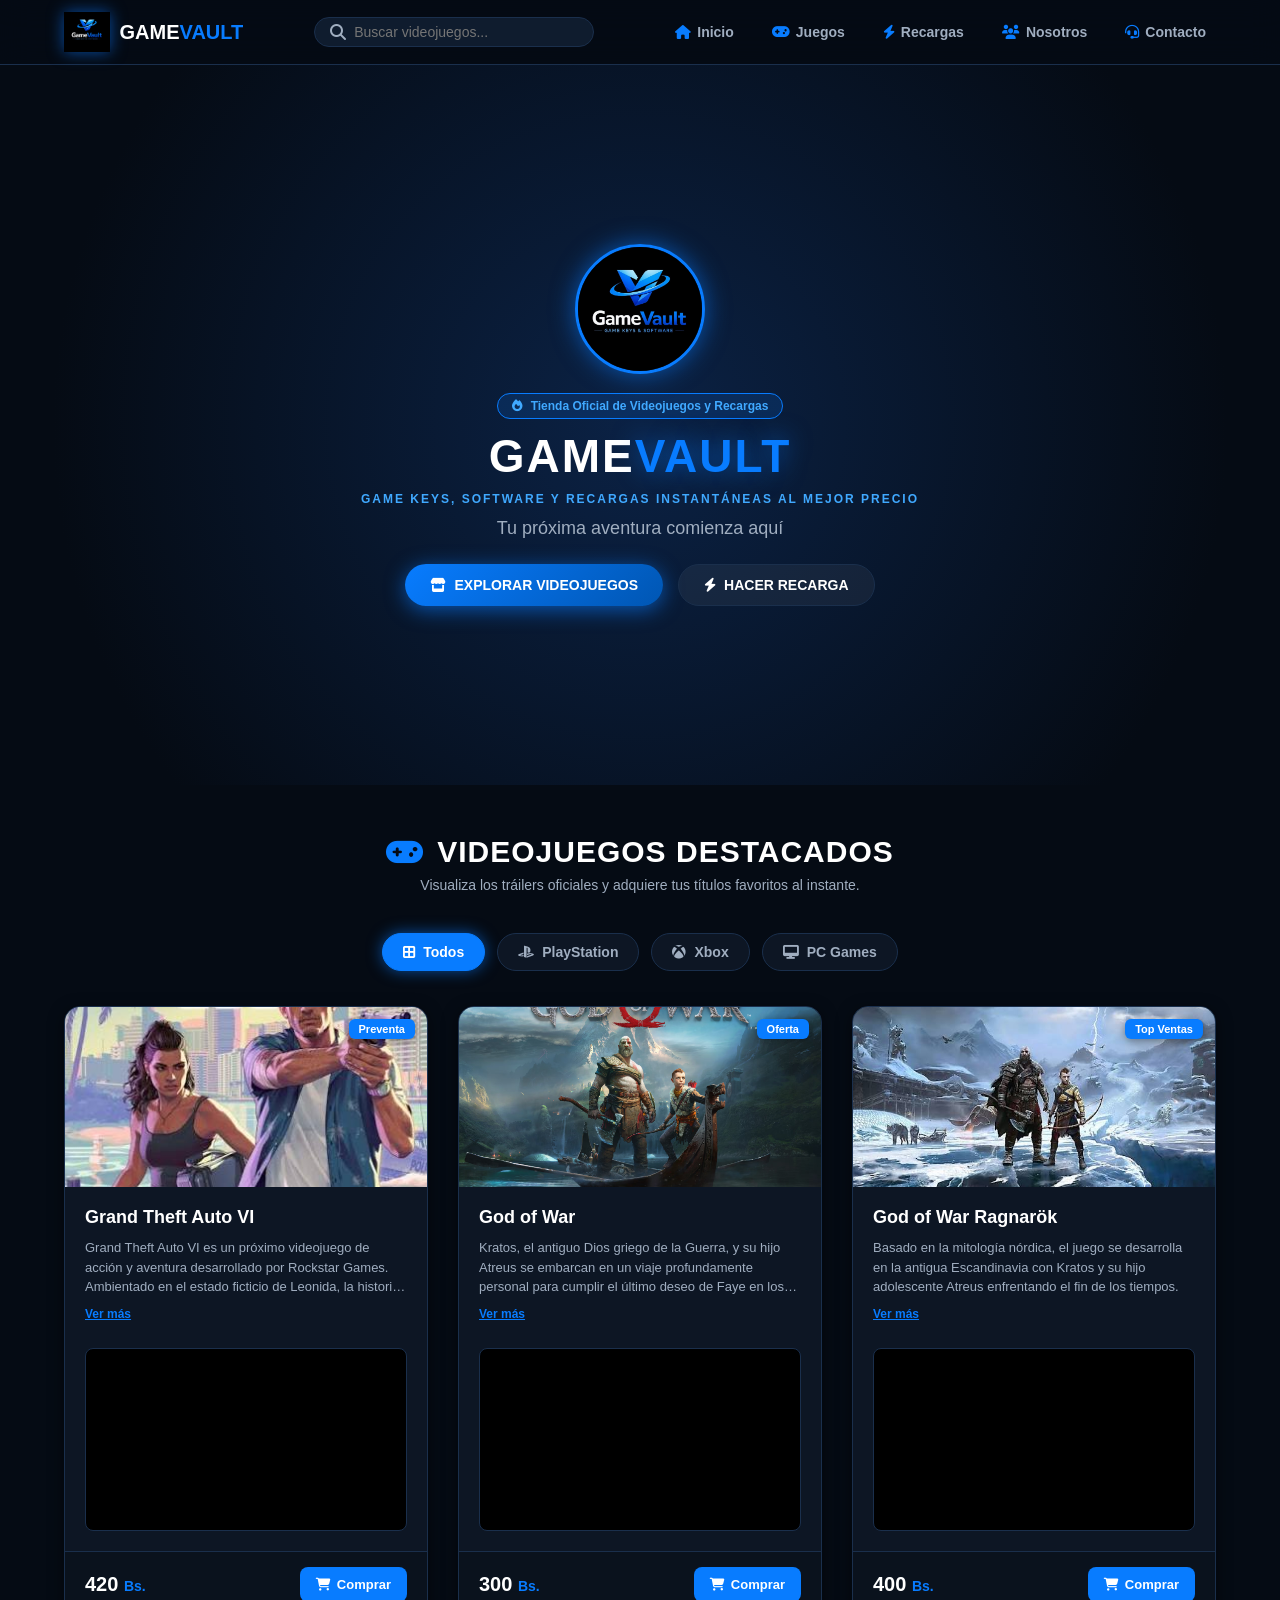
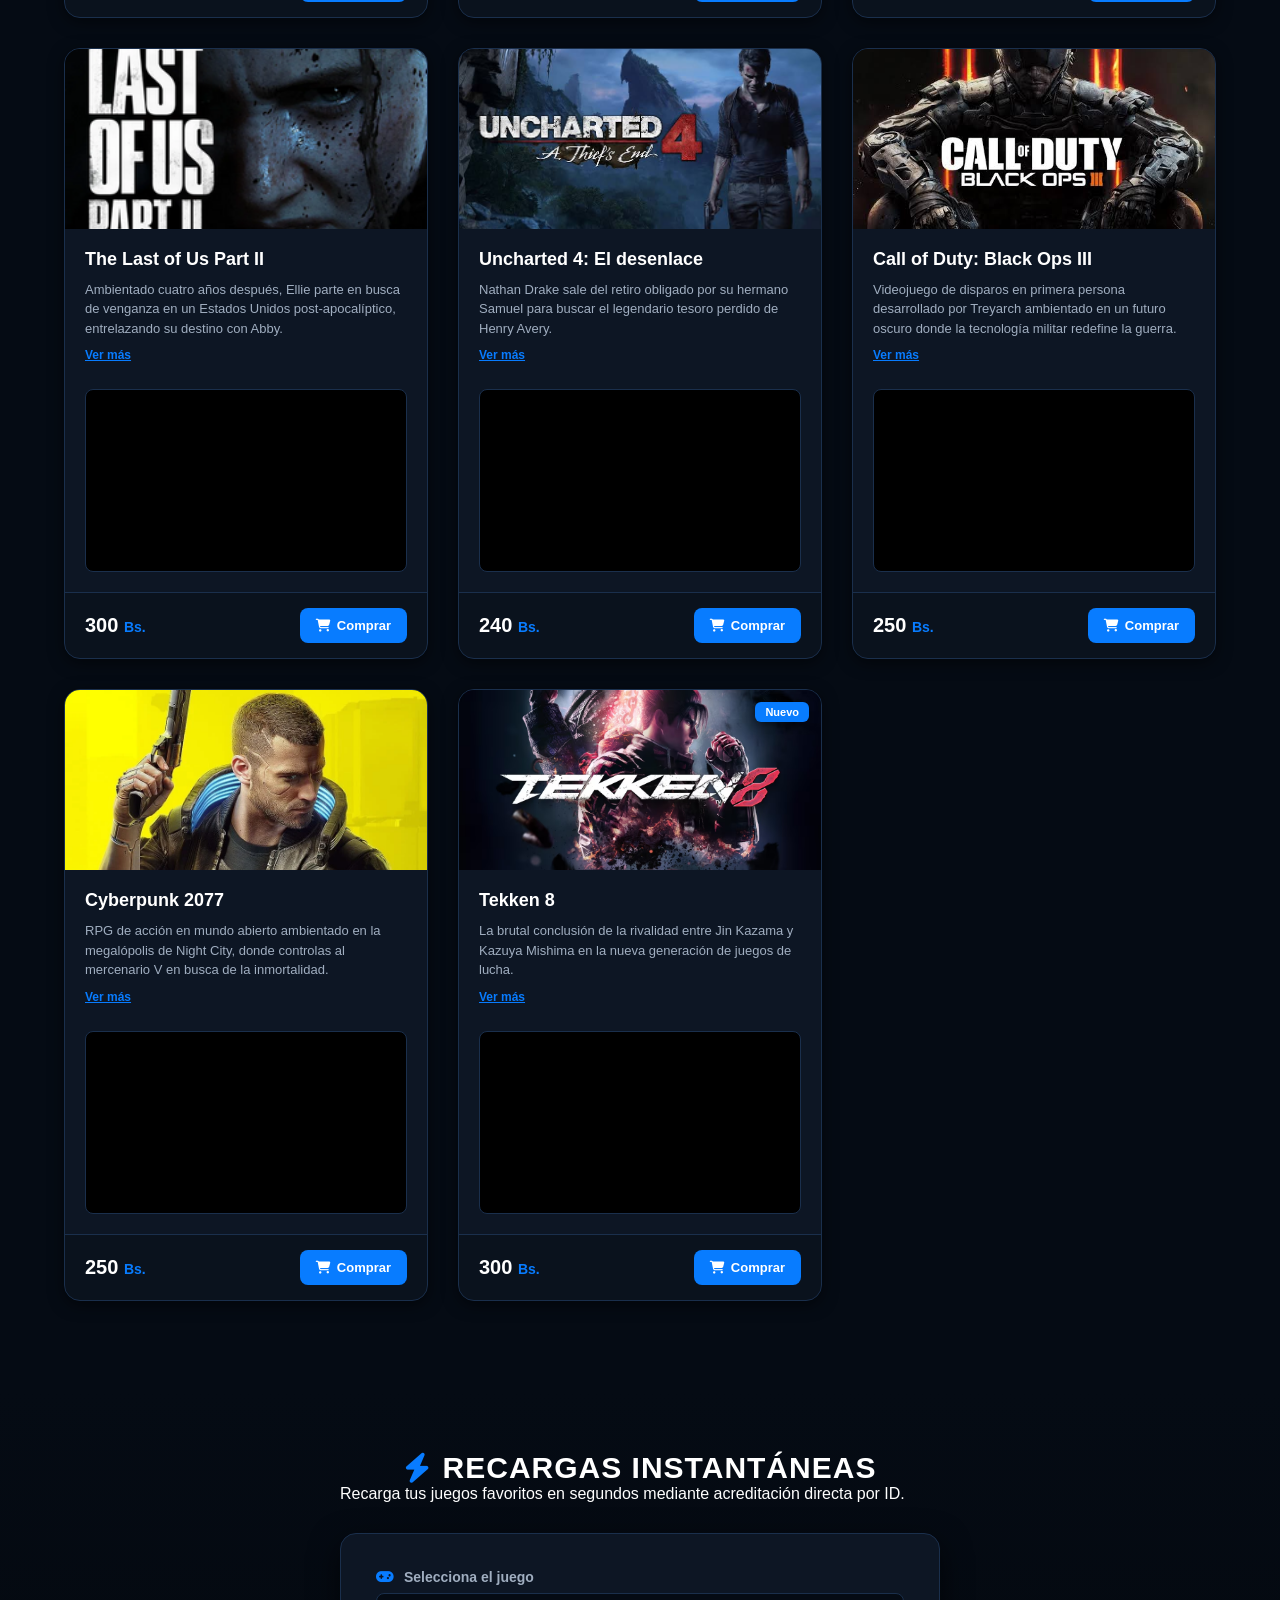
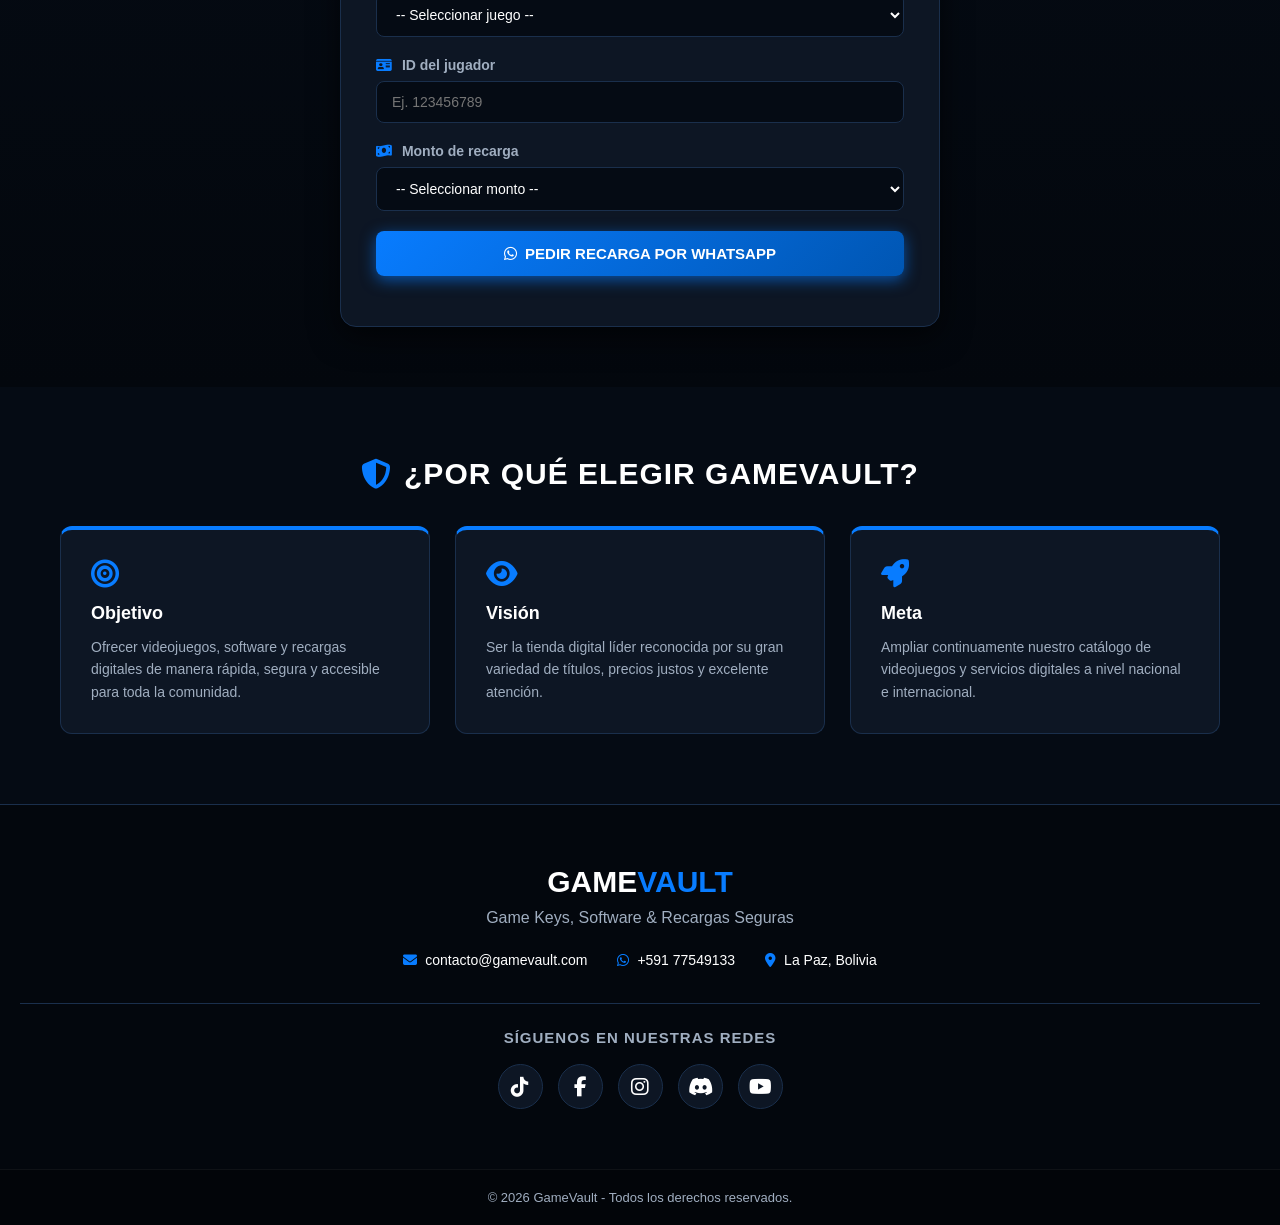
==== commit f507aa4e: "Update index.html" ====
--- a/index.html
+++ b/index.html
@@ -4,7 +4,7 @@
     <meta charset="UTF-8">
     <meta name="viewport" content="width=device-width, initial-scale=1.0">
     <title>GameVault | Game Keys, Software & Recargas</title>
-    <link rel="stylesheet" href="style.css.css">
+    <link rel="stylesheet" href="style.css">
     <!-- FontAwesome para iconos profesionales -->
     <link rel="stylesheet" href="https://cdnjs.cloudflare.com/ajax/libs/font-awesome/6.4.0/css/all.min.css">
 </head>
--- a/style.css
+++ b/style.css
@@ -0,0 +1,842 @@
+/* RESET & VARIABLES */
+* {
+    margin: 0;
+    padding: 0;
+    box-sizing: border-box;
+}
+
+:root {
+    --primary: #087cff;
+    --primary-glow: rgba(8, 124, 255, 0.6);
+    --bg-dark: #050b14;
+    --bg-card: #0d1624;
+    --border-color: #1a2f4c;
+    --text-main: #ffffff;
+    --text-muted: #a0aec0;
+}
+
+html {
+    scroll-behavior: smooth;
+}
+
+body {
+    font-family: 'Segoe UI', Tahoma, Geneva, Verdana, sans-serif;
+    background: var(--bg-dark);
+    color: var(--text-main);
+    overflow-x: hidden;
+}
+
+/* HEADER & NAVBAR */
+header {
+    background: rgba(5, 11, 20, 0.9);
+    backdrop-filter: blur(15px);
+    position: sticky;
+    top: 0;
+    z-index: 1000;
+    border-bottom: 1px solid var(--border-color);
+    padding: 12px 5%;
+}
+
+.header-container {
+    max-width: 1300px;
+    margin: 0 auto;
+    display: flex;
+    align-items: center;
+    justify-content: space-between;
+    flex-wrap: wrap;
+    gap: 15px;
+}
+
+.logo-header {
+    display: flex;
+    align-items: center;
+    gap: 10px;
+    text-decoration: none;
+    color: white;
+    font-weight: 900;
+    font-size: 20px;
+}
+
+.logo-header img {
+    height: 40px;
+    object-fit: contain;
+    filter: drop-shadow(0 0 8px var(--primary-glow));
+}
+
+.logo-header span span {
+    color: var(--primary);
+}
+
+/* BUSCADOR */
+.search-bar {
+    display: flex;
+    align-items: center;
+    background: #0f1c2e;
+    border: 1px solid var(--border-color);
+    border-radius: 20px;
+    padding: 6px 15px;
+    width: 280px;
+    transition: all 0.3s ease;
+}
+
+.search-bar:focus-within {
+    border-color: var(--primary);
+    box-shadow: 0 0 10px var(--primary-glow);
+}
+
+.search-bar i {
+    color: var(--text-muted);
+    margin-right: 8px;
+}
+
+.search-bar input {
+    background: transparent;
+    border: none;
+    outline: none;
+    color: white;
+    font-size: 14px;
+    width: 100%;
+}
+
+nav {
+    display: flex;
+    align-items: center;
+    gap: 18px;
+    flex-wrap: wrap;
+}
+
+nav a {
+    color: var(--text-muted);
+    text-decoration: none;
+    font-weight: 600;
+    font-size: 14px;
+    display: flex;
+    align-items: center;
+    gap: 6px;
+    padding: 6px 10px;
+    border-radius: 6px;
+    transition: all 0.3s ease;
+}
+
+nav a:hover {
+    color: white;
+    background: rgba(8, 124, 255, 0.15);
+}
+
+nav a i {
+    color: var(--primary);
+}
+
+/* HERO PORTADA (LOGO COMPACTO Y LLAMATIVO) */
+.inicio {
+    min-height: 80vh;
+    display: flex;
+    align-items: center;
+    justify-content: center;
+    text-align: center;
+    padding: 40px 20px;
+    background: radial-gradient(circle at center, #0b2245 0%, #050b14 80%);
+}
+
+.hero-content {
+    max-width: 900px;
+    width: 100%;
+}
+
+/* ESTILOS DEL LOGO CENTRAL REDUCIDO Y BRILLANTE */
+.logo-hero-container {
+    margin-bottom: 15px;
+}
+
+.logo-hero {
+    width: 130px;
+    height: 130px;
+    object-fit: cover;
+    border-radius: 50%;
+    border: 3px solid var(--primary);
+    box-shadow: 0 0 25px var(--primary-glow), inset 0 0 15px rgba(8, 124, 255, 0.5);
+    animation: flotarYBrillar 3.5s ease-in-out infinite;
+}
+
+@keyframes flotarYBrillar {
+    0%, 100% {
+        transform: translateY(0px) scale(1);
+        box-shadow: 0 0 25px var(--primary-glow);
+    }
+    50% {
+        transform: translateY(-8px) scale(1.04);
+        box-shadow: 0 0 40px #087cff, 0 0 10px white;
+    }
+}
+
+.badge-hero {
+    display: inline-flex;
+    align-items: center;
+    gap: 8px;
+    background: rgba(8, 124, 255, 0.15);
+    border: 1px solid var(--primary);
+    padding: 5px 14px;
+    border-radius: 20px;
+    font-size: 12px;
+    color: #40a9ff;
+    font-weight: bold;
+    margin-bottom: 12px;
+}
+
+.inicio h1 {
+    font-size: 46px;
+    font-weight: 900;
+    letter-spacing: 2px;
+    line-height: 1.1;
+    margin-bottom: 10px;
+}
+
+.inicio h1 span {
+    color: var(--primary);
+    text-shadow: 0 0 25px var(--primary-glow);
+}
+
+.tagline {
+    color: #40a9ff;
+    font-size: 12px;
+    letter-spacing: 2px;
+    margin-bottom: 12px;
+    font-weight: bold;
+}
+
+.inicio h2 {
+    font-size: 18px;
+    font-weight: 300;
+    color: var(--text-muted);
+    margin-bottom: 25px;
+}
+
+.hero-buttons {
+    display: flex;
+    justify-content: center;
+    gap: 15px;
+    flex-wrap: wrap;
+}
+
+.boton-hero {
+    padding: 12px 25px;
+    border-radius: 30px;
+    font-weight: bold;
+    text-decoration: none;
+    display: inline-flex;
+    align-items: center;
+    gap: 8px;
+    transition: all 0.3s ease;
+    font-size: 14px;
+}
+
+.boton-hero.primary {
+    background: linear-gradient(135deg, #087cff, #0056b3);
+    color: white;
+    box-shadow: 0 4px 20px var(--primary-glow);
+}
+
+.boton-hero.primary:hover {
+    transform: translateY(-3px);
+    box-shadow: 0 6px 25px rgba(8, 124, 255, 0.8);
+}
+
+.boton-hero.secondary {
+    background: rgba(255, 255, 255, 0.05);
+    border: 1px solid var(--border-color);
+    color: white;
+}
+
+.boton-hero.secondary:hover {
+    background: rgba(255, 255, 255, 0.1);
+    border-color: var(--primary);
+}
+
+/* FILTROS POR CATEGORÍA */
+.filtros-categoria {
+    display: flex;
+    justify-content: center;
+    gap: 12px;
+    flex-wrap: wrap;
+    margin-bottom: 35px;
+}
+
+.btn-filtro {
+    background: var(--bg-card);
+    border: 1px solid var(--border-color);
+    color: var(--text-muted);
+    padding: 10px 20px;
+    border-radius: 25px;
+    font-size: 14px;
+    font-weight: 600;
+    cursor: pointer;
+    display: flex;
+    align-items: center;
+    gap: 8px;
+    transition: all 0.3s ease;
+}
+
+.btn-filtro:hover,
+.btn-filtro.active {
+    background: var(--primary);
+    color: white;
+    border-color: var(--primary);
+    box-shadow: 0 0 15px var(--primary-glow);
+}
+
+/* JUEGOS */
+.seccion-juegos {
+    padding: 50px 5%;
+    max-width: 1400px;
+    margin: 0 auto;
+}
+
+.section-header {
+    text-align: center;
+    margin-bottom: 40px;
+}
+
+.titulo {
+    color: white;
+    font-size: 30px;
+    font-weight: 800;
+    text-transform: uppercase;
+    letter-spacing: 1px;
+    display: flex;
+    align-items: center;
+    justify-content: center;
+    gap: 12px;
+}
+
+.titulo i {
+    color: var(--primary);
+}
+
+.subtitulo {
+    color: var(--text-muted);
+    font-size: 14px;
+    margin-top: 8px;
+}
+
+.juegos {
+    display: grid;
+    grid-template-columns: repeat(auto-fill, minmax(280px, 1fr));
+    gap: 30px;
+    justify-content: center;
+}
+
+.tarjeta {
+    background: var(--bg-card);
+    border: 1px solid var(--border-color);
+    border-radius: 16px;
+    overflow: hidden;
+    display: flex;
+    flex-direction: column;
+    justify-content: space-between;
+    transition: all 0.3s ease;
+    box-shadow: 0 4px 15px rgba(0,0,0,0.5);
+}
+
+.tarjeta:hover {
+    transform: translateY(-6px);
+    border-color: var(--primary);
+    box-shadow: 0 10px 30px var(--primary-glow);
+}
+
+.tarjeta-img-container {
+    position: relative;
+    height: 180px;
+}
+
+.tarjeta img {
+    width: 100%;
+    height: 100%;
+    object-fit: cover;
+}
+
+.badge-tag {
+    position: absolute;
+    top: 12px;
+    right: 12px;
+    background: var(--primary);
+    color: white;
+    font-size: 11px;
+    font-weight: bold;
+    padding: 4px 10px;
+    border-radius: 6px;
+    box-shadow: 0 2px 8px rgba(0,0,0,0.4);
+}
+
+.tarjeta-body {
+    padding: 20px;
+    flex-grow: 1;
+    display: flex;
+    flex-direction: column;
+}
+
+.tarjeta h3 {
+    font-size: 18px;
+    font-weight: 700;
+    margin-bottom: 10px;
+    color: white;
+}
+
+.descripcion {
+    color: var(--text-muted);
+    font-size: 13px;
+    line-height: 1.5;
+    margin-bottom: 8px;
+}
+
+.descripcion-corta {
+    display: -webkit-box;
+    -webkit-line-clamp: 3;
+    -webkit-box-orient: vertical;
+    overflow: hidden;
+}
+
+.btn-ver-mas {
+    background: transparent;
+    color: var(--primary);
+    border: none;
+    font-size: 12px;
+    font-weight: bold;
+    cursor: pointer;
+    align-self: flex-start;
+    padding: 2px 0;
+    margin-bottom: 15px;
+    text-decoration: underline;
+}
+
+.btn-ver-mas:hover {
+    color: #40a9ff;
+}
+
+/* VIDEO / TRAILER CONTAINER */
+.video-container {
+    position: relative;
+    width: 100%;
+    padding-bottom: 56.25%;
+    height: 0;
+    border-radius: 8px;
+    overflow: hidden;
+    background: #000;
+    margin-top: 10px;
+    border: 1px solid var(--border-color);
+}
+
+.video-container iframe {
+    position: absolute;
+    top: 0;
+    left: 0;
+    width: 100%;
+    height: 100%;
+    border: none;
+}
+
+.tarjeta-footer {
+    padding: 15px 20px;
+    background: rgba(0,0,0,0.2);
+    border-top: 1px solid var(--border-color);
+    display: flex;
+    align-items: center;
+    justify-content: space-between;
+}
+
+.precio {
+    font-size: 20px;
+    font-weight: 800;
+    color: white;
+}
+
+.precio span {
+    font-size: 14px;
+    color: var(--primary);
+}
+
+.btn-comprar {
+    background: var(--primary);
+    color: white;
+    border: none;
+    padding: 10px 16px;
+    border-radius: 8px;
+    font-weight: bold;
+    cursor: pointer;
+    display: flex;
+    align-items: center;
+    gap: 6px;
+    font-size: 13px;
+    transition: background 0.3s ease;
+}
+
+.btn-comprar:hover {
+    background: #0056b3;
+}
+
+/* RECARGAS */
+.recargas {
+    background: linear-gradient(to bottom, var(--bg-dark), #03070d);
+    padding: 60px 20px;
+    margin-top: 40px;
+}
+
+.recargas-container {
+    max-width: 600px;
+    margin: 0 auto;
+}
+
+.formulario {
+    background: var(--bg-card);
+    padding: 35px;
+    border: 1px solid var(--border-color);
+    border-radius: 16px;
+    box-shadow: 0 10px 30px rgba(0,0,0,0.6);
+    margin-top: 30px;
+}
+
+.form-group {
+    margin-bottom: 20px;
+}
+
+.formulario label {
+    display: block;
+    margin-bottom: 8px;
+    font-size: 14px;
+    font-weight: 600;
+    color: var(--text-muted);
+}
+
+.formulario label i {
+    color: var(--primary);
+    margin-right: 6px;
+}
+
+.formulario input,
+.formulario select {
+    width: 100%;
+    padding: 12px 15px;
+    background: #050b14;
+    color: white;
+    border: 1px solid var(--border-color);
+    border-radius: 8px;
+    outline: none;
+    font-size: 14px;
+    transition: all 0.3s ease;
+}
+
+.formulario input:focus,
+.formulario select:focus {
+    border-color: var(--primary);
+    box-shadow: 0 0 8px var(--primary-glow);
+}
+
+.btn-recargar {
+    width: 100%;
+    margin-top: 10px;
+    background: linear-gradient(135deg, #087cff, #0056b3);
+    color: white;
+    border: none;
+    padding: 14px;
+    border-radius: 8px;
+    font-weight: bold;
+    cursor: pointer;
+    font-size: 15px;
+    display: flex;
+    align-items: center;
+    justify-content: center;
+    gap: 8px;
+    transition: all 0.3s ease;
+    box-shadow: 0 4px 15px var(--primary-glow);
+}
+
+.btn-recargar:hover {
+    transform: translateY(-2px);
+    box-shadow: 0 6px 20px rgba(8, 124, 255, 0.8);
+}
+
+#mensaje {
+    margin-top: 15px;
+    text-align: center;
+    font-weight: 600;
+    font-size: 14px;
+}
+
+/* EMPRESA */
+.empresa {
+    padding: 70px 20px;
+    max-width: 1200px;
+    margin: 0 auto;
+}
+
+.informacion {
+    display: grid;
+    grid-template-columns: repeat(auto-fit, minmax(300px, 1fr));
+    gap: 25px;
+    margin-top: 35px;
+}
+
+.info-card {
+    background: var(--bg-card);
+    padding: 30px;
+    border: 1px solid var(--border-color);
+    border-top: 4px solid var(--primary);
+    border-radius: 12px;
+    transition: transform 0.3s ease;
+}
+
+.info-card:hover {
+    transform: translateY(-5px);
+}
+
+.info-card i {
+    font-size: 28px;
+    color: var(--primary);
+    margin-bottom: 15px;
+}
+
+.info-card h2 {
+    color: white;
+    margin-bottom: 12px;
+    font-size: 18px;
+}
+
+.info-card p {
+    color: var(--text-muted);
+    line-height: 1.6;
+    font-size: 14px;
+}
+
+/* CONTACTO Y REDES SOCIALES */
+.contacto {
+    background: #03070d;
+    padding: 60px 20px;
+    text-align: center;
+    border-top: 1px solid var(--border-color);
+}
+
+.contacto-content h2 {
+    font-size: 30px;
+    font-weight: 900;
+    margin-bottom: 10px;
+}
+
+.contacto-content h2 span {
+    color: var(--primary);
+}
+
+.contacto-content > p {
+    color: var(--text-muted);
+    margin-bottom: 25px;
+}
+
+.contacto-info {
+    display: flex;
+    justify-content: center;
+    gap: 30px;
+    flex-wrap: wrap;
+    margin-bottom: 25px;
+}
+
+.contacto-info p {
+    color: white;
+    font-size: 14px;
+    display: flex;
+    align-items: center;
+    gap: 8px;
+}
+
+.contacto-info i {
+    color: var(--primary);
+}
+
+/* REDES SOCIALES */
+.redes-sociales {
+    margin-top: 35px;
+    padding-top: 25px;
+    border-top: 1px solid var(--border-color);
+}
+
+.redes-sociales h3 {
+    color: var(--text-muted);
+    font-size: 15px;
+    font-weight: 600;
+    margin-bottom: 18px;
+    text-transform: uppercase;
+    letter-spacing: 1px;
+}
+
+.social-links {
+    display: flex;
+    justify-content: center;
+    align-items: center;
+    gap: 15px;
+    flex-wrap: wrap;
+}
+
+.social-btn {
+    display: inline-flex;
+    align-items: center;
+    justify-content: center;
+    width: 45px;
+    height: 45px;
+    border-radius: 50%;
+    background: var(--bg-card);
+    color: white;
+    border: 1px solid var(--border-color);
+    font-size: 20px;
+    text-decoration: none;
+    transition: all 0.3s ease;
+}
+
+.social-btn:hover {
+    transform: translateY(-5px) scale(1.1);
+}
+
+.social-btn.tiktok:hover {
+    background: #000;
+    color: #00f2fe;
+    border-color: #ff0050;
+    box-shadow: -2px 0 10px #ff0050, 2px 0 10px #00f2fe;
+}
+
+.social-btn.facebook:hover {
+    background: #1877f2;
+    color: white;
+    border-color: #1877f2;
+    box-shadow: 0 0 15px rgba(24, 119, 242, 0.6);
+}
+
+.social-btn.instagram:hover {
+    background: linear-gradient(45deg, #f09433, #e6683c, #dc2743, #cc2366, #bc1888);
+    color: white;
+    border-color: #dc2743;
+    box-shadow: 0 0 15px rgba(220, 39, 67, 0.6);
+}
+
+.social-btn.discord:hover {
+    background: #5865f2;
+    color: white;
+    border-color: #5865f2;
+    box-shadow: 0 0 15px rgba(88, 101, 242, 0.6);
+}
+
+.social-btn.youtube:hover {
+    background: #ff0000;
+    color: white;
+    border-color: #ff0000;
+    box-shadow: 0 0 15px rgba(255, 0, 0, 0.6);
+}
+
+footer {
+    background: #020509;
+    text-align: center;
+    padding: 20px;
+    color: var(--text-muted);
+    font-size: 13px;
+    border-top: 1px solid rgba(255,255,255,0.05);
+}
+
+/* MODAL DE COMPRA */
+.modal {
+    display: none;
+    position: fixed;
+    z-index: 2000;
+    left: 0;
+    top: 0;
+    width: 100%;
+    height: 100%;
+    background: rgba(0,0,0,0.8);
+    backdrop-filter: blur(5px);
+    align-items: center;
+    justify-content: center;
+}
+
+.modal-content {
+    background: var(--bg-card);
+    border: 1px solid var(--primary);
+    padding: 35px;
+    border-radius: 16px;
+    width: 90%;
+    max-width: 400px;
+    text-align: center;
+    position: relative;
+    box-shadow: 0 0 30px var(--primary-glow);
+    animation: modalIn 0.3s ease;
+}
+
+@keyframes modalIn {
+    from { transform: scale(0.8); opacity: 0; }
+    to { transform: scale(1); opacity: 1; }
+}
+
+.close-modal {
+    position: absolute;
+    top: 15px;
+    right: 20px;
+    font-size: 24px;
+    color: var(--text-muted);
+    cursor: pointer;
+}
+
+.close-modal:hover {
+    color: white;
+}
+
+.modal-icon {
+    font-size: 40px;
+    color: var(--primary);
+    margin-bottom: 15px;
+}
+
+.modal-content h3 {
+    margin-bottom: 12px;
+    font-size: 20px;
+}
+
+.modal-content p {
+    color: var(--text-muted);
+    font-size: 14px;
+    margin-bottom: 25px;
+}
+
+.btn-confirmar {
+    background: #25d366;
+    color: white;
+    border: none;
+    padding: 12px 20px;
+    border-radius: 8px;
+    font-weight: bold;
+    cursor: pointer;
+    width: 100%;
+    font-size: 14px;
+    transition: background 0.3s ease;
+}
+
+.btn-confirmar:hover {
+    background: #1ebe57;
+}
+
+/* RESPONSIVE */
+@media (max-width: 768px) {
+    .header-container {
+        flex-direction: column;
+        align-items: center;
+    }
+    .search-bar {
+        width: 100%;
+    }
+    nav {
+        justify-content: center;
+        gap: 10px;
+    }
+    .inicio h1 {
+        font-size: 34px;
+    }
+    .logo-hero {
+        width: 100px;
+        height: 100px;
+    }
+    .juegos {
+        grid-template-columns: 1fr;
+    }
+}
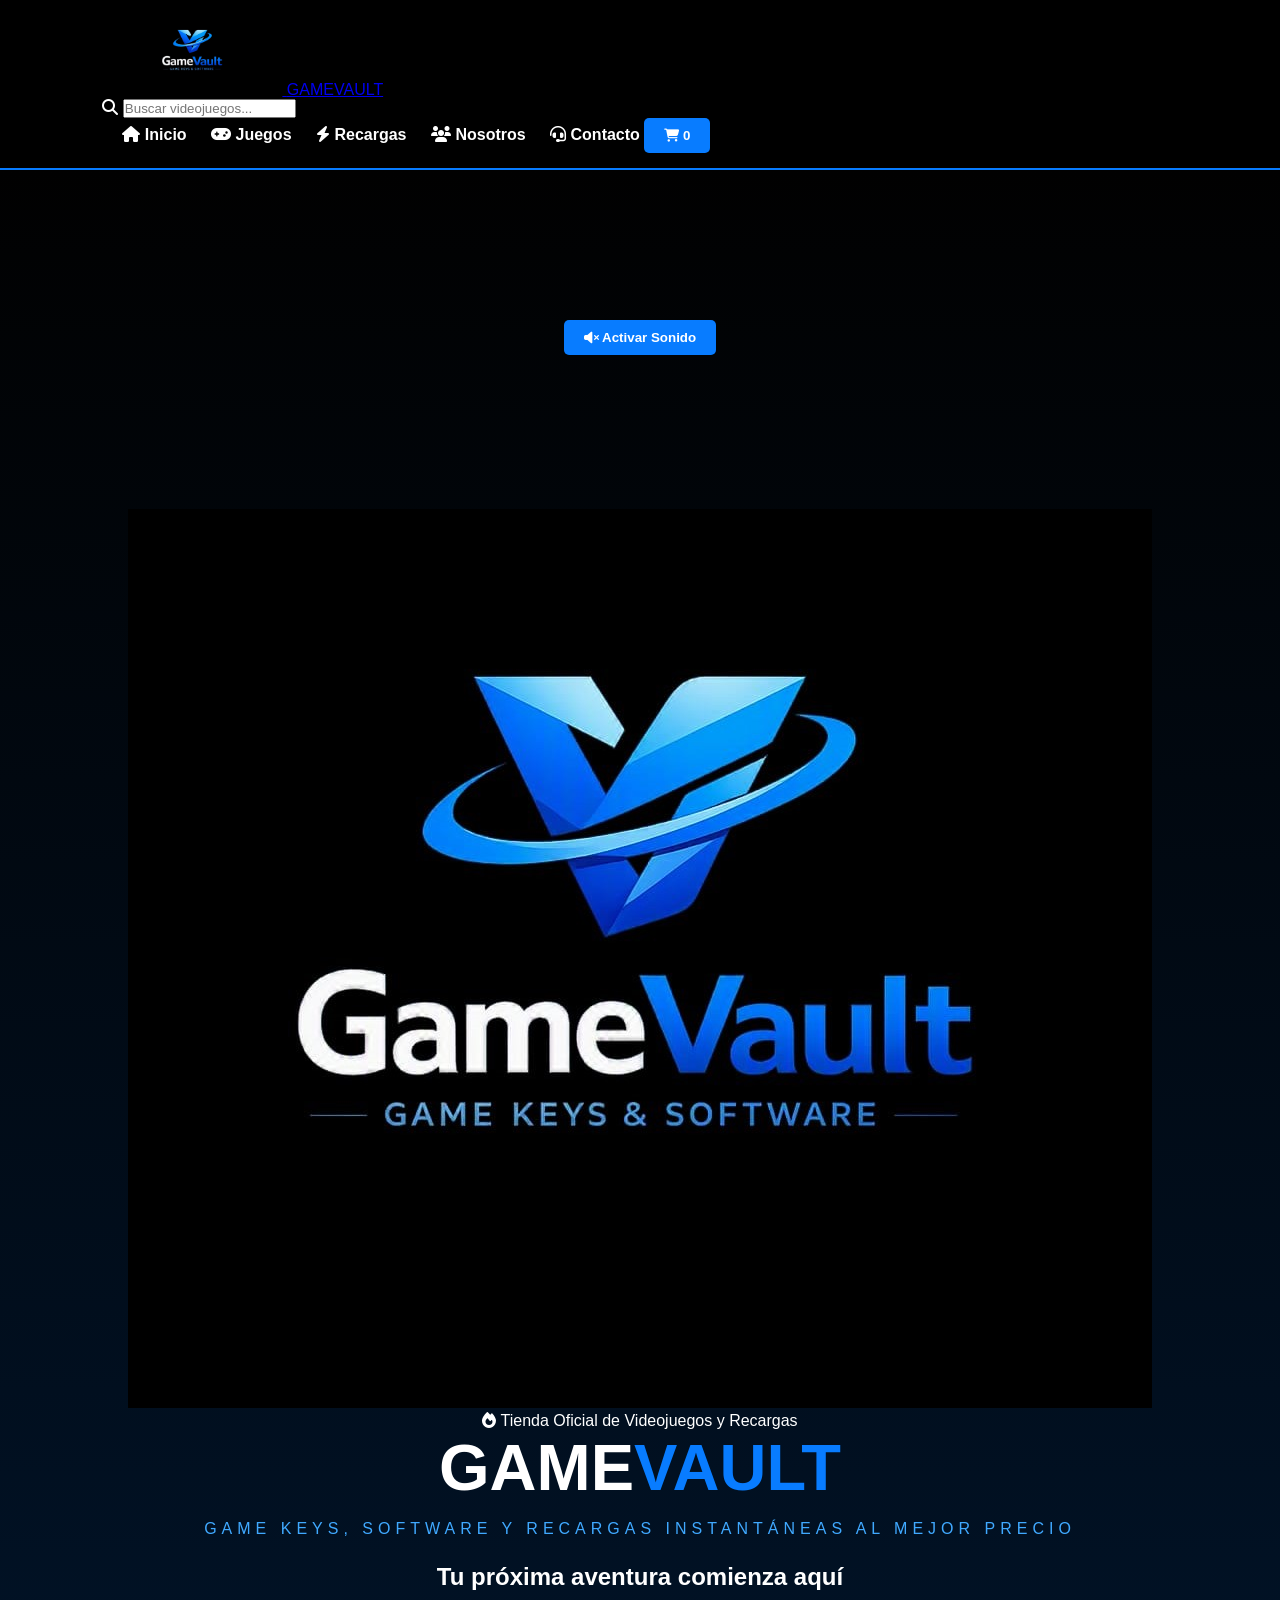
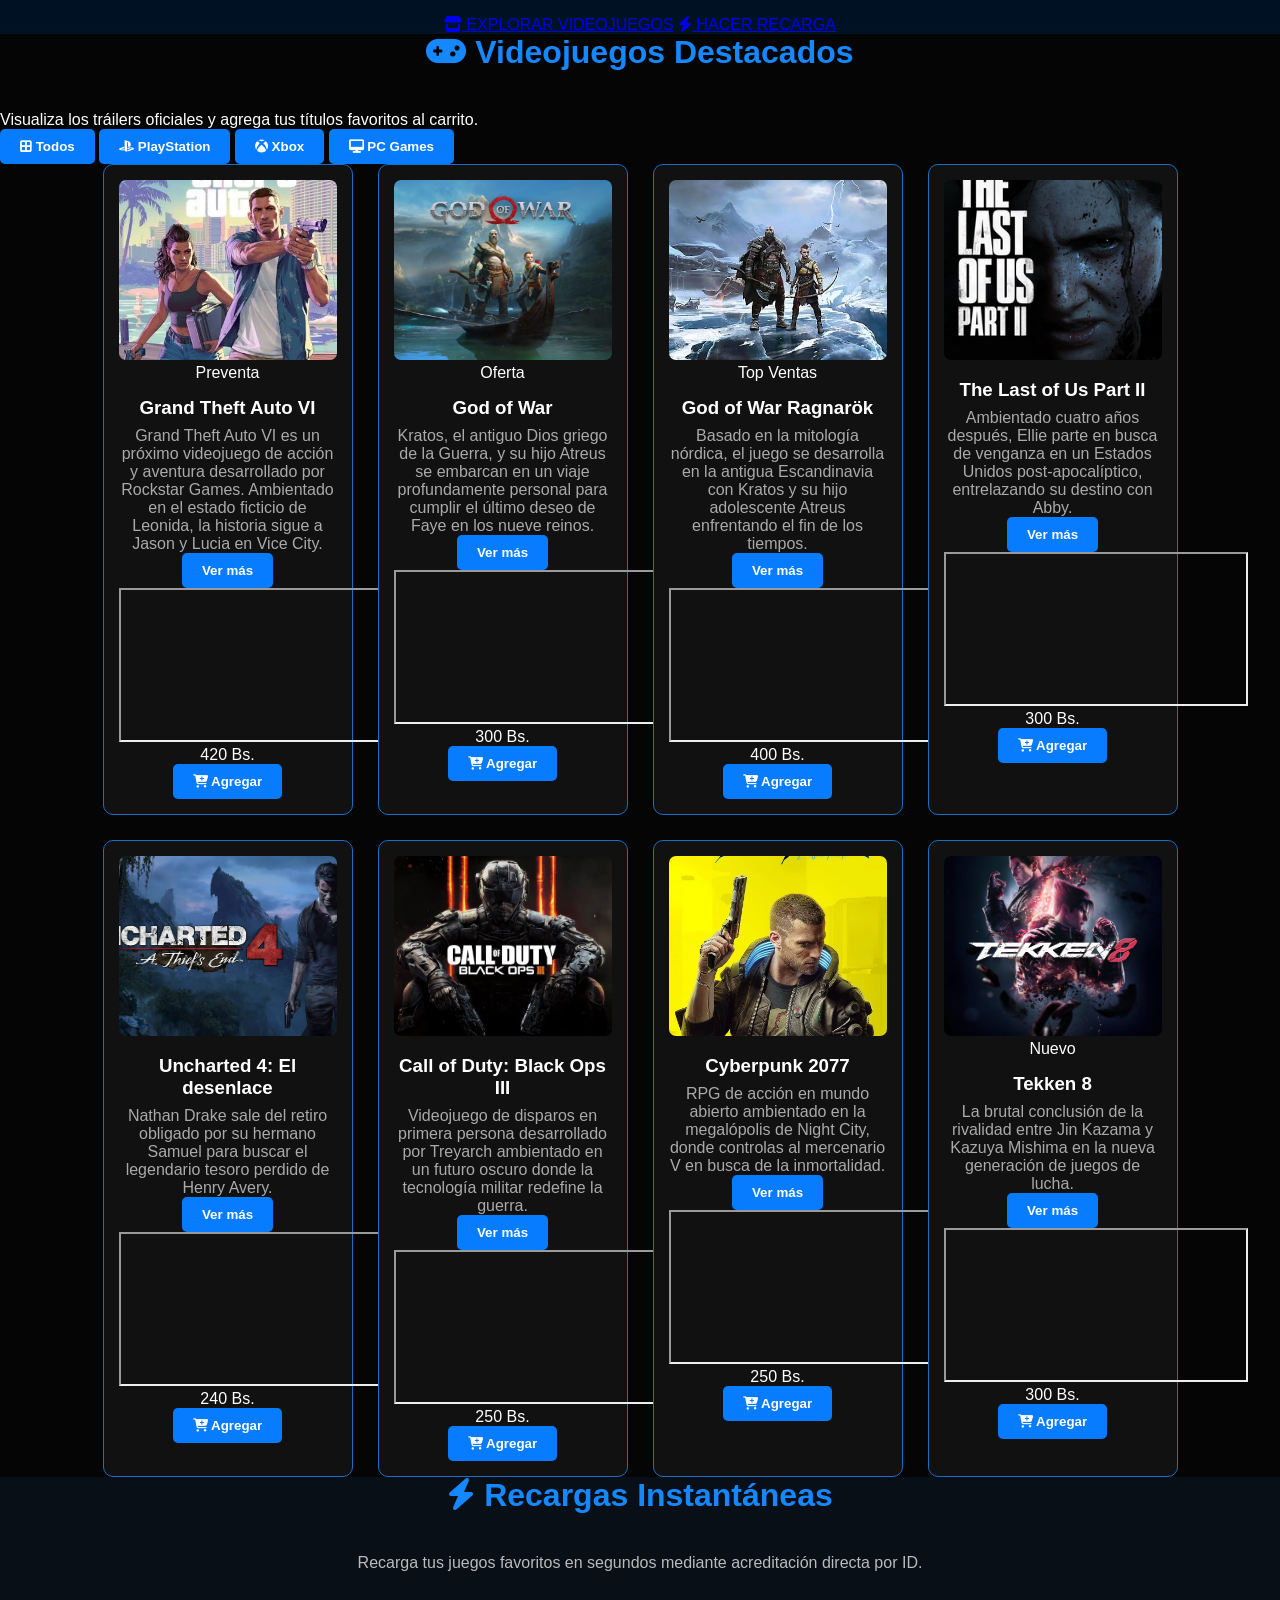
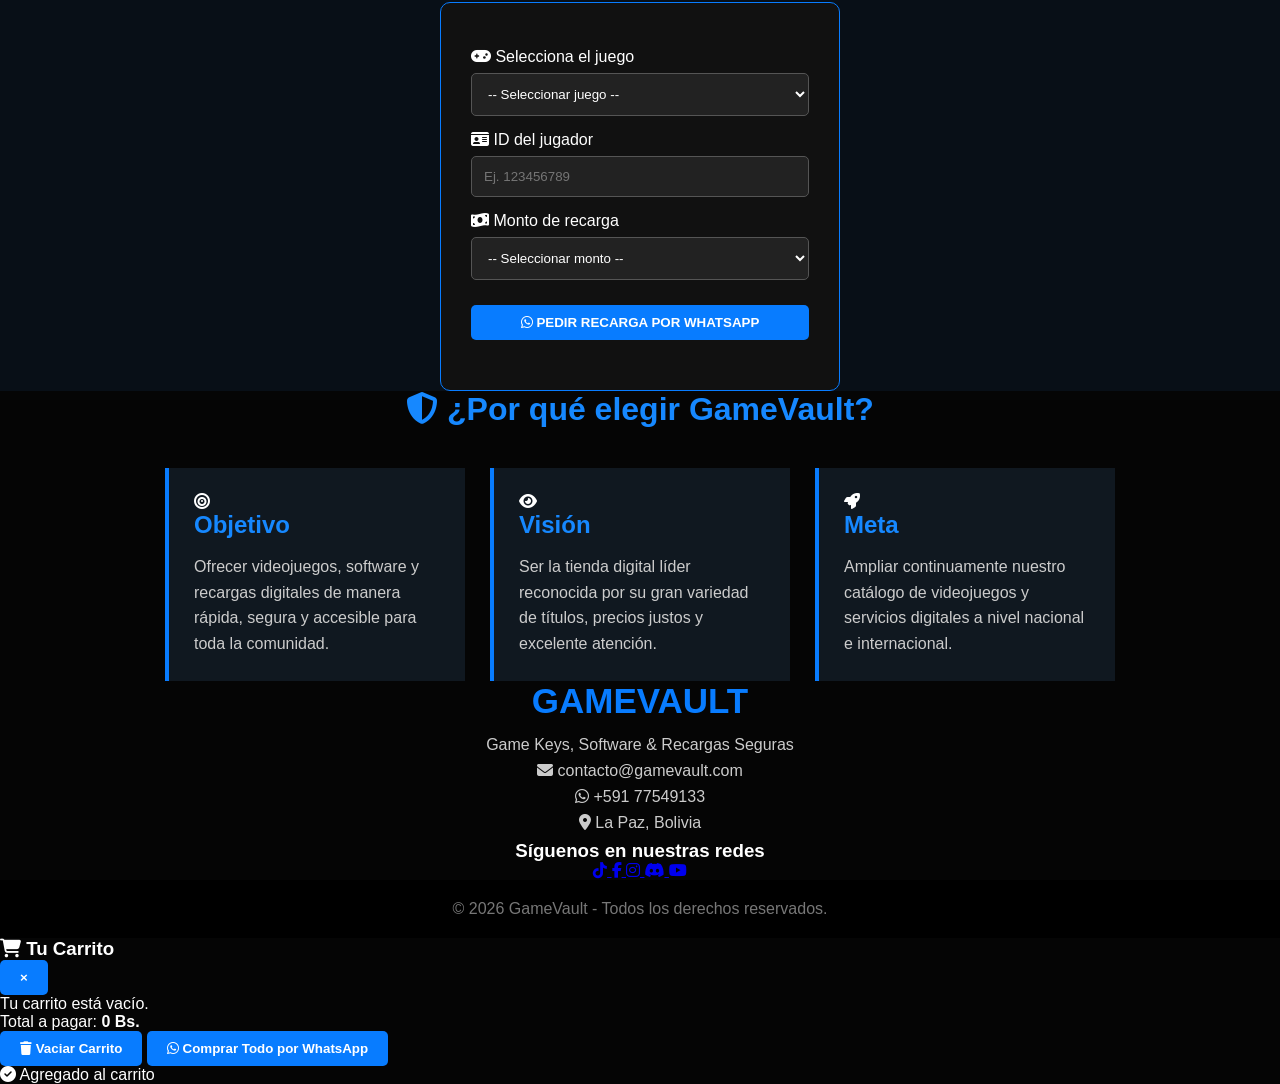
==== commit 4e9d147b: "Update index.html" ====
--- a/index.html
+++ b/index.html
@@ -4,7 +4,7 @@
     <meta charset="UTF-8">
     <meta name="viewport" content="width=device-width, initial-scale=1.0">
     <title>GameVault | Game Keys, Software & Recargas</title>
-    <link rel="stylesheet" href="style.css">
+    <link rel="stylesheet" href="style.css.css">
     <!-- FontAwesome para iconos profesionales -->
     <link rel="stylesheet" href="https://cdnjs.cloudflare.com/ajax/libs/font-awesome/6.4.0/css/all.min.css">
 </head>
@@ -29,12 +29,32 @@
                 <a href="#recargas"><i class="fa-solid fa-bolt"></i> Recargas</a>
                 <a href="#empresa"><i class="fa-solid fa-users"></i> Nosotros</a>
                 <a href="#contacto"><i class="fa-solid fa-headset"></i> Contacto</a>
+                
+                <!-- BOTÓN DEL CARRITO EN EL HEADER -->
+                <button class="btn-carrito-header" onclick="toggleCarrito()">
+                    <i class="fa-solid fa-cart-shopping"></i>
+                    <span id="contadorCarrito">0</span>
+                </button>
             </nav>
         </div>
     </header>
 
-    <!-- PORTADA / HERO (CON LOGO COMPACTO Y LLAMATIVO) -->
+    <!-- PORTADA / HERO (CON VIDEO DE FONDO, LOGO Y BOTÓN DE AUDIO) -->
     <section id="inicio" class="inicio">
+        <!-- Botón para activar/desactivar audio del video -->
+        <button id="btnAudio" class="btn-audio-hero" onclick="toggleAudioVideo()">
+            <i id="iconoAudio" class="fa-solid fa-volume-xmark"></i> Activar Sonido
+        </button>
+
+        <div class="hero-video-background">
+            <video id="videoHero" autoplay muted loop playsinline>
+                <!-- Reemplaza "tu-video.mp4" con el nombre o enlace de tu video -->
+                <source src="WhatsApp Video 2026-11-15 at 4.02.47 PM.mp4" type="video/mp4">
+                Tu navegador no soporta videos HTML5.
+            </video>
+            <div class="hero-overlay"></div>
+        </div>
+
         <div class="hero-content">
             <div class="logo-hero-container">
                 <img src="1000150296.jpeg" alt="GameVault Logo Grande" class="logo-hero">
@@ -56,7 +76,7 @@
     <section id="juegos" class="seccion-juegos">
         <div class="section-header">
             <h2 class="titulo"><i class="fa-solid fa-gamepad"></i> Videojuegos Destacados</h2>
-            <p class="subtitulo">Visualiza los tráilers oficiales y adquiere tus títulos favoritos al instante.</p>
+            <p class="subtitulo">Visualiza los tráilers oficiales y agrega tus títulos favoritos al carrito.</p>
         </div>
 
         <!-- FILTROS POR CATEGORÍA -->
@@ -86,7 +106,9 @@
                 </div>
                 <div class="tarjeta-footer">
                     <div class="precio">420 <span>Bs.</span></div>
-                    <button class="btn-comprar" onclick="comprarItem('Grand Theft Auto VI', '420 Bs.')"><i class="fa-solid fa-cart-shopping"></i> Comprar</button>
+                    <button class="btn-comprar" onclick="agregarAlCarrito('Grand Theft Auto VI', 420, 'img/gta6.jfif')">
+                        <i class="fa-solid fa-cart-plus"></i> Agregar
+                    </button>
                 </div>
             </div>
 
@@ -106,7 +128,9 @@
                 </div>
                 <div class="tarjeta-footer">
                     <div class="precio">300 <span>Bs.</span></div>
-                    <button class="btn-comprar" onclick="comprarItem('God of War', '300 Bs.')"><i class="fa-solid fa-cart-shopping"></i> Comprar</button>
+                    <button class="btn-comprar" onclick="agregarAlCarrito('God of War', 300, 'img/p3pYq0QxntZQREXRVdAzmn1w.avif')">
+                        <i class="fa-solid fa-cart-plus"></i> Agregar
+                    </button>
                 </div>
             </div>
 
@@ -126,7 +150,9 @@
                 </div>
                 <div class="tarjeta-footer">
                     <div class="precio">400 <span>Bs.</span></div>
-                    <button class="btn-comprar" onclick="comprarItem('God of War Ragnarök', '400 Bs.')"><i class="fa-solid fa-cart-shopping"></i> Comprar</button>
+                    <button class="btn-comprar" onclick="agregarAlCarrito('God of War Ragnarök', 400, 'img/ragnarok.jfif')">
+                        <i class="fa-solid fa-cart-plus"></i> Agregar
+                    </button>
                 </div>
             </div>
 
@@ -145,7 +171,9 @@
                 </div>
                 <div class="tarjeta-footer">
                     <div class="precio">300 <span>Bs.</span></div>
-                    <button class="btn-comprar" onclick="comprarItem('The Last of Us Part II', '300 Bs.')"><i class="fa-solid fa-cart-shopping"></i> Comprar</button>
+                    <button class="btn-comprar" onclick="agregarAlCarrito('The Last of Us Part II', 300, 'img/TLOU_P2_Box_Art_2.png')">
+                        <i class="fa-solid fa-cart-plus"></i> Agregar
+                    </button>
                 </div>
             </div>
 
@@ -164,7 +192,9 @@
                 </div>
                 <div class="tarjeta-footer">
                     <div class="precio">240 <span>Bs.</span></div>
-                    <button class="btn-comprar" onclick="comprarItem('Uncharted 4', '240 Bs.')"><i class="fa-solid fa-cart-shopping"></i> Comprar</button>
+                    <button class="btn-comprar" onclick="agregarAlCarrito('Uncharted 4: El desenlace', 240, 'img/uncharted.jfif')">
+                        <i class="fa-solid fa-cart-plus"></i> Agregar
+                    </button>
                 </div>
             </div>
 
@@ -183,7 +213,9 @@
                 </div>
                 <div class="tarjeta-footer">
                     <div class="precio">250 <span>Bs.</span></div>
-                    <button class="btn-comprar" onclick="comprarItem('Call of Duty: Black Ops 3', '250 Bs.')"><i class="fa-solid fa-cart-shopping"></i> Comprar</button>
+                    <button class="btn-comprar" onclick="agregarAlCarrito('Call of Duty: Black Ops III', 250, 'img/call of duty.jfif')">
+                        <i class="fa-solid fa-cart-plus"></i> Agregar
+                    </button>
                 </div>
             </div>
 
@@ -202,7 +234,9 @@
                 </div>
                 <div class="tarjeta-footer">
                     <div class="precio">250 <span>Bs.</span></div>
-                    <button class="btn-comprar" onclick="comprarItem('Cyberpunk 2077', '250 Bs.')"><i class="fa-solid fa-cart-shopping"></i> Comprar</button>
+                    <button class="btn-comprar" onclick="agregarAlCarrito('Cyberpunk 2077', 250, 'img/Cyberpunk-2077-PC-COVER.webp')">
+                        <i class="fa-solid fa-cart-plus"></i> Agregar
+                    </button>
                 </div>
             </div>
 
@@ -222,7 +256,9 @@
                 </div>
                 <div class="tarjeta-footer">
                     <div class="precio">300 <span>Bs.</span></div>
-                    <button class="btn-comprar" onclick="comprarItem('Tekken 8', '300 Bs.')"><i class="fa-solid fa-cart-shopping"></i> Comprar</button>
+                    <button class="btn-comprar" onclick="agregarAlCarrito('Tekken 8', 300, 'img/teken.avif')">
+                        <i class="fa-solid fa-cart-plus"></i> Agregar
+                    </button>
                 </div>
             </div>
 
@@ -335,15 +371,35 @@
         <p>© 2026 GameVault - Todos los derechos reservados.</p>
     </footer>
 
-    <!-- MODAL DE COMPRA -->
-    <div id="modalCompra" class="modal">
-        <div class="modal-content">
-            <span class="close-modal" onclick="cerrarModal()">&times;</span>
-            <i class="fa-solid fa-bag-shopping modal-icon"></i>
-            <h3>Confirmar Pedido</h3>
-            <p id="detalleCompraTexto">Estás a punto de adquirir: ...</p>
-            <button class="btn-confirmar" id="btnWhatsappModal" onclick="finalizarCompra()"><i class="fa-brands fa-whatsapp"></i> Confirmar pedido por WhatsApp</button>
-        </div>
+    <!-- PANEL LATERAL DEL CARRITO DE COMPRAS -->
+    <div id="carritoOverlay" class="carrito-overlay" onclick="toggleCarrito()"></div>
+    <aside id="panelCarrito" class="panel-carrito">
+        <div class="carrito-header">
+            <h3><i class="fa-solid fa-cart-shopping"></i> Tu Carrito</h3>
+            <button class="btn-cerrar-carrito" onclick="toggleCarrito()">&times;</button>
+        </div>
+
+        <div id="listaCarrito" class="carrito-items">
+            <p class="carrito-vacio">Tu carrito está vacío.</p>
+        </div>
+
+        <div class="carrito-footer">
+            <div class="carrito-total">
+                <span>Total a pagar:</span>
+                <strong id="totalCarrito">0 Bs.</strong>
+            </div>
+            <button class="btn-vaciar" onclick="vaciarCarrito()">
+                <i class="fa-solid fa-trash"></i> Vaciar Carrito
+            </button>
+            <button class="btn-finalizar-carrito" onclick="finalizarCompraCarrito()">
+                <i class="fa-brands fa-whatsapp"></i> Comprar Todo por WhatsApp
+            </button>
+        </div>
+    </aside>
+
+    <!-- NOTIFICACIÓN TOAST AL AGREGAR -->
+    <div id="toastNotificacion" class="toast">
+        <i class="fa-solid fa-circle-check"></i> <span id="toastTexto">Agregado al carrito</span>
     </div>
 
     <script src="script.js"></script>
--- a/style.css.css
+++ b/style.css.css
@@ -0,0 +1,255 @@
+* {
+    margin: 0;
+    padding: 0;
+    box-sizing: border-box;
+}
+
+body {
+    font-family: Arial, sans-serif;
+    background: #050505;
+    color: white;
+}
+
+
+/* ENCABEZADO */
+
+header {
+    background: #000;
+    display: flex;
+    align-items: center;
+    justify-content: space-between;
+    padding: 15px 8%;
+    border-bottom: 2px solid #087cff;
+}
+
+header img {
+    width: 180px;
+    height: 80px;
+    object-fit: contain;
+}
+
+nav a {
+    color: white;
+    text-decoration: none;
+    margin-left: 20px;
+    font-weight: bold;
+}
+
+nav a:hover {
+    color: #087cff;
+}
+
+
+/* INICIO */
+
+.inicio {
+    min-height: 500px;
+    text-align: center;
+    padding-top: 150px;
+    background: linear-gradient(#000000cc, #00152dcc);
+}
+
+.inicio h1 {
+    font-size: 65px;
+}
+
+.inicio h1 span {
+    color: #087cff;
+}
+
+.inicio p {
+    color: #40a9ff;
+    letter-spacing: 5px;
+    margin: 15px;
+}
+
+.inicio h2 {
+    margin: 25px;
+}
+
+.boton {
+    background: #087cff;
+    color: white;
+    padding: 14px 25px;
+    text-decoration: none;
+    border-radius: 5px;
+}
+
+
+/* TITULOS */
+
+.titulo {
+    text-align: center;
+    color: #1688ff;
+    font-size: 32px;
+    margin-bottom: 40px;
+}
+
+
+/* JUEGOS */
+
+.juegos {
+    display: flex;
+    justify-content: center;
+    gap: 25px;
+    flex-wrap: wrap;
+}
+
+.tarjeta {
+    background: #111;
+    width: 250px;
+    padding: 15px;
+    text-align: center;
+    border: 1px solid #176fc7;
+    border-radius: 10px;
+}
+
+.tarjeta:hover {
+    transform: translateY(-5px);
+    box-shadow: 0 0 15px #087cff;
+}
+
+.tarjeta img {
+    width: 100%;
+    height: 180px;
+    object-fit: cover;
+    border-radius: 7px;
+}
+
+.tarjeta h3 {
+    margin: 15px 0 8px;
+}
+
+.tarjeta p {
+    color: #aaa;
+}
+
+.tarjeta h4 {
+    color: #1688ff;
+    font-size: 22px;
+    margin: 15px;
+}
+
+button {
+    background: #087cff;
+    color: white;
+    border: none;
+    padding: 10px 20px;
+    border-radius: 5px;
+    cursor: pointer;
+    font-weight: bold;
+}
+
+button:hover {
+    background: #005dcc;
+}
+
+
+/* RECARGAS */
+
+.recargas {
+    background: #080f17;
+    text-align: center;
+}
+
+.texto {
+    color: #bbb;
+    margin-bottom: 30px;
+}
+
+.formulario {
+    background: #111;
+    width: 400px;
+    max-width: 90%;
+    margin: auto;
+    padding: 30px;
+    border: 1px solid #087cff;
+    border-radius: 10px;
+}
+
+.formulario label {
+    display: block;
+    text-align: left;
+    margin-top: 15px;
+    margin-bottom: 7px;
+}
+
+.formulario input,
+.formulario select {
+    width: 100%;
+    padding: 12px;
+    background: #222;
+    color: white;
+    border: 1px solid #555;
+    border-radius: 5px;
+}
+
+.formulario button {
+    width: 100%;
+    margin-top: 25px;
+}
+
+#mensaje {
+    margin-top: 20px;
+    color: #1688ff;
+    font-weight: bold;
+}
+
+
+/* EMPRESA */
+
+.empresa {
+    background: #050505;
+}
+
+.informacion {
+    display: flex;
+    justify-content: center;
+    gap: 25px;
+    flex-wrap: wrap;
+}
+
+.informacion div {
+    width: 300px;
+    padding: 25px;
+    background: #101820;
+    border-left: 4px solid #087cff;
+}
+
+.informacion h2 {
+    color: #1688ff;
+    margin-bottom: 15px;
+}
+
+.informacion p {
+    color: #ccc;
+    line-height: 1.6;
+}
+
+
+/* CONTACTO */
+
+.contacto {
+    text-align: center;
+}
+
+.contacto h2 {
+    color: #087cff;
+    font-size: 35px;
+    margin-bottom: 15px;
+}
+
+.contacto p {
+    color: #ccc;
+    margin: 8px;
+}
+
+
+/* PIE */
+
+footer {
+    background: #000;
+    text-align: center;
+    padding: 20px;
+    color: #777;
+}
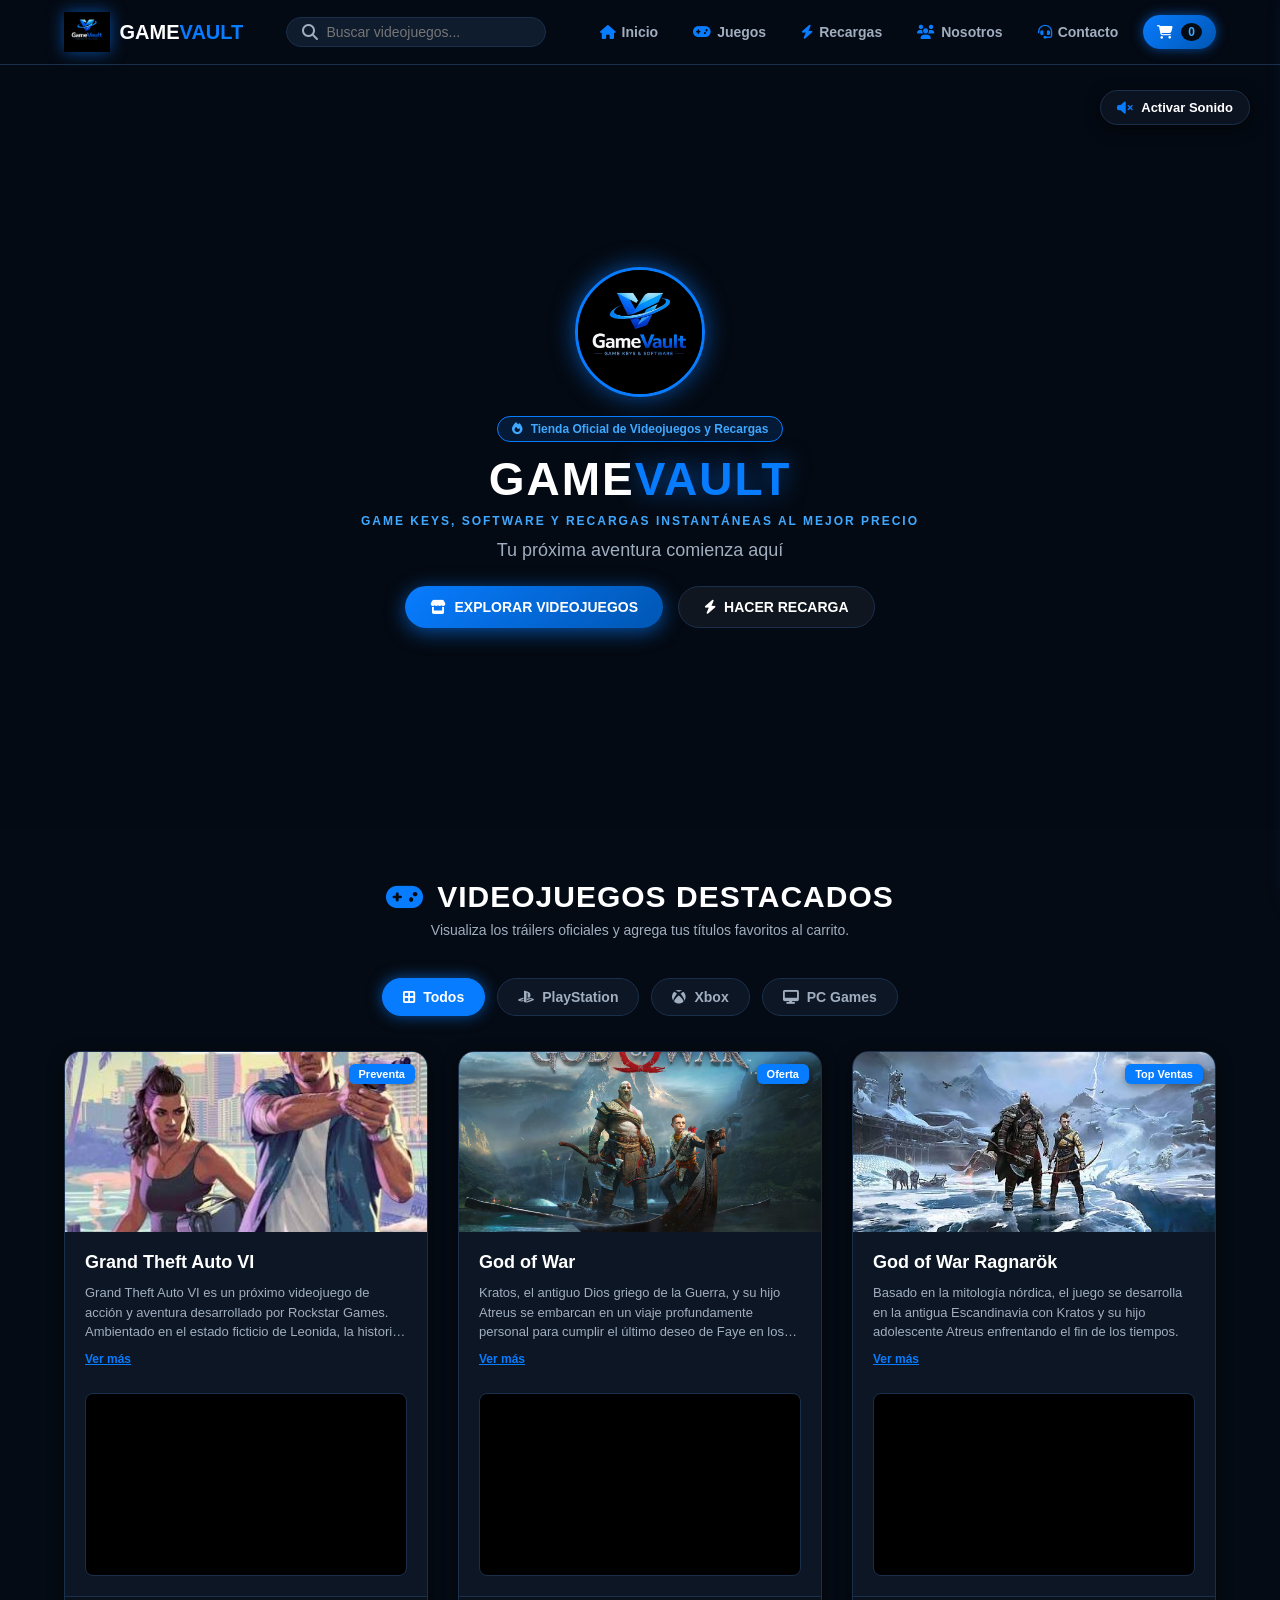
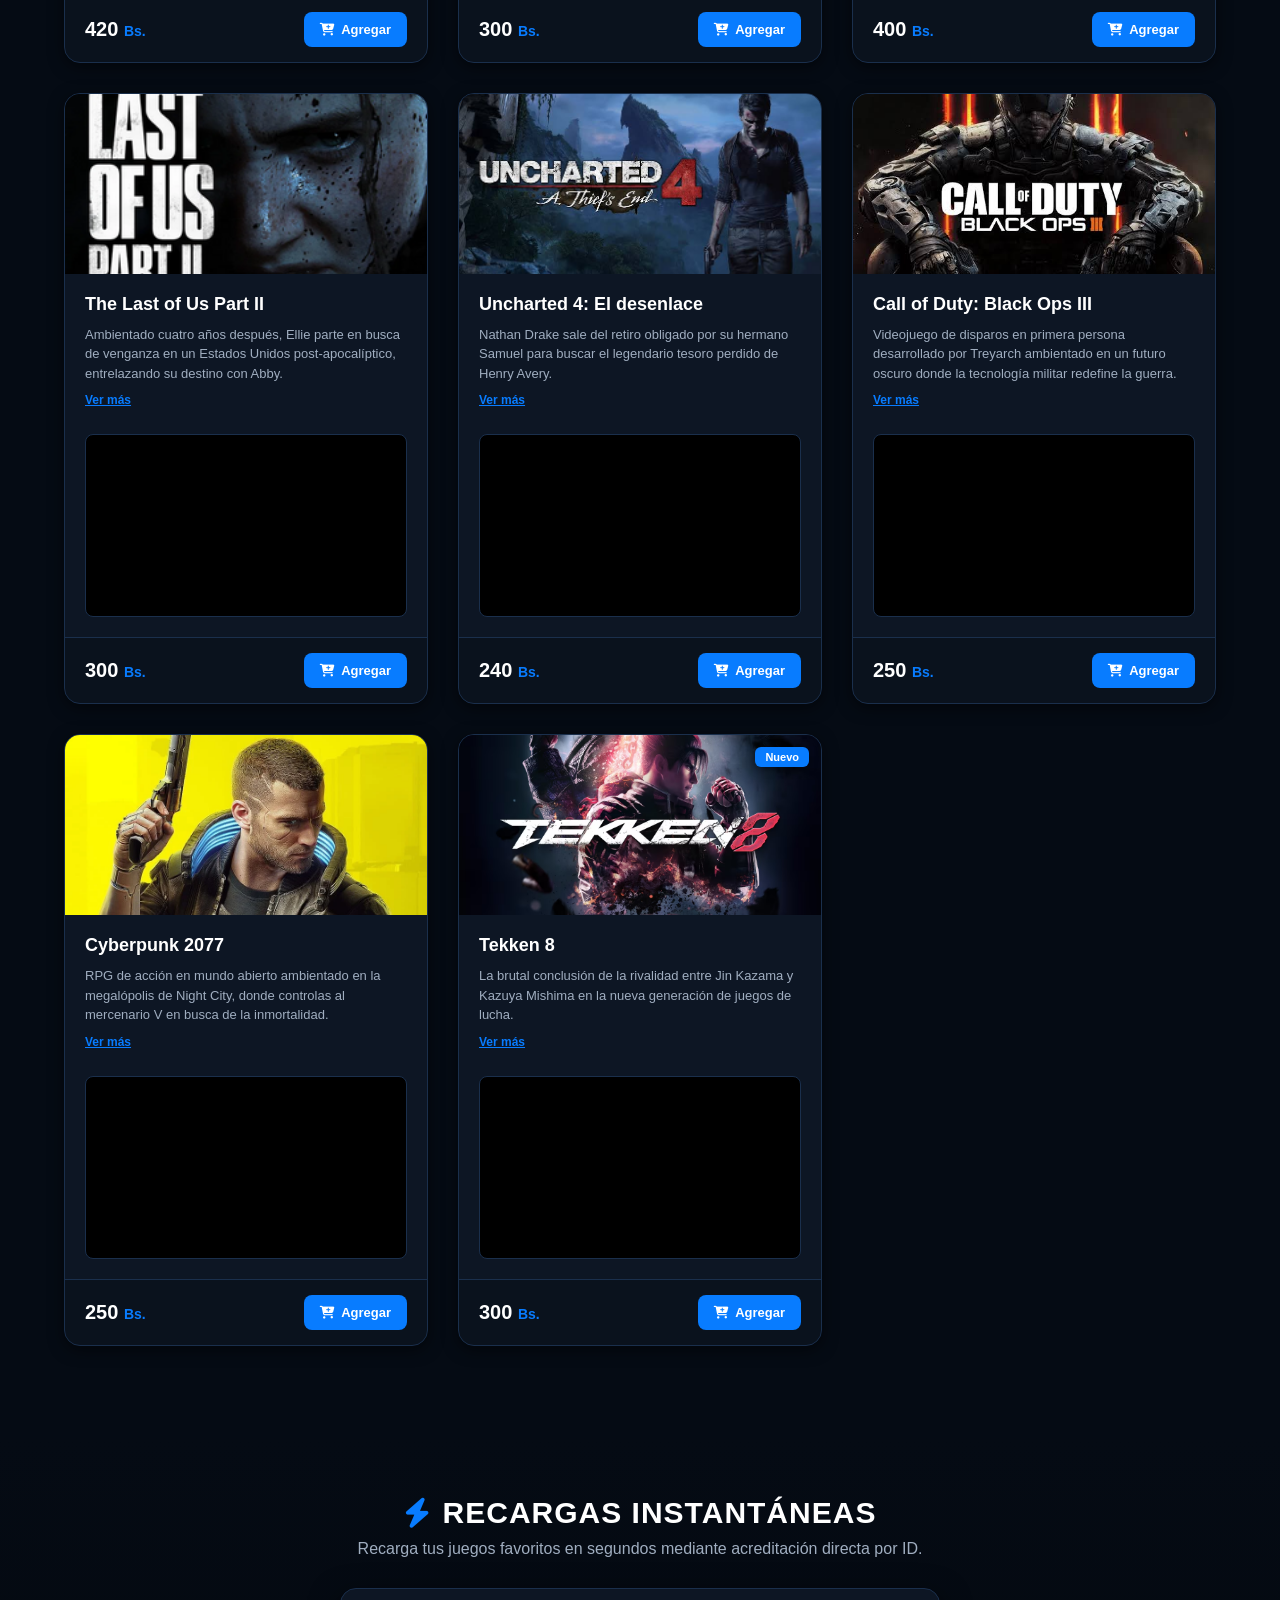
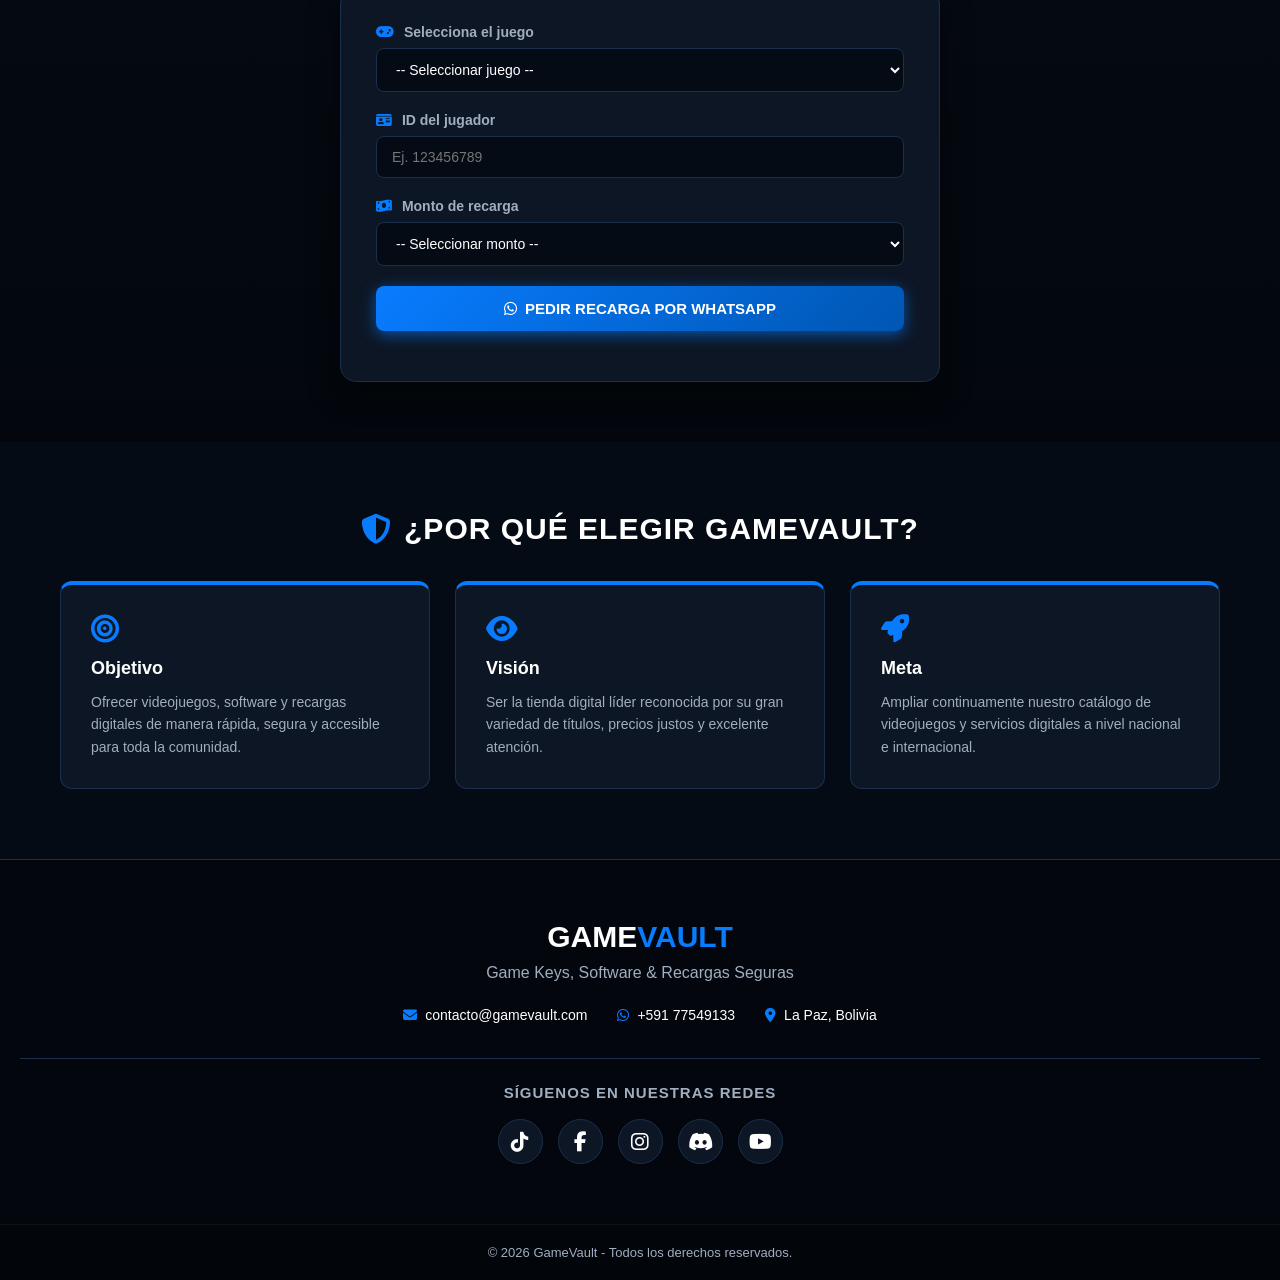
==== commit c2c8f8ef: "Update index.html" ====
--- a/index.html
+++ b/index.html
@@ -4,7 +4,7 @@
     <meta charset="UTF-8">
     <meta name="viewport" content="width=device-width, initial-scale=1.0">
     <title>GameVault | Game Keys, Software & Recargas</title>
-    <link rel="stylesheet" href="style.css.css">
+    <link rel="stylesheet" href="style.css">
     <!-- FontAwesome para iconos profesionales -->
     <link rel="stylesheet" href="https://cdnjs.cloudflare.com/ajax/libs/font-awesome/6.4.0/css/all.min.css">
 </head>
@@ -345,10 +345,10 @@
             <div class="redes-sociales">
                 <h3>Síguenos en nuestras redes</h3>
                 <div class="social-links">
-                    <a href="https://www.tiktok.com/" target="_blank" class="social-btn tiktok" title="TikTok">
+                    <a href="https://www.tiktok.com/@gamevault270?_r=1&_t=ZS-9ApnDAyouh7" target="_blank" class="social-btn tiktok" title="TikTok">
                         <i class="fa-brands fa-tiktok"></i>
                     </a>
-                    <a href="https://www.facebook.com/" target="_blank" class="social-btn facebook" title="Facebook">
+                    <a href="https://www.facebook.com/share/14sby1Mumxz/" target="_blank" class="social-btn facebook" title="Facebook">
                         <i class="fa-brands fa-facebook-f"></i>
                     </a>
                     <a href="https://www.instagram.com/" target="_blank" class="social-btn instagram" title="Instagram">
@@ -357,7 +357,7 @@
                     <a href="https://discord.com/" target="_blank" class="social-btn discord" title="Discord">
                         <i class="fa-brands fa-discord"></i>
                     </a>
-                    <a href="https://www.youtube.com/" target="_blank" class="social-btn youtube" title="YouTube">
+                    <a href="https://youtube.com/@gamevault-i7r?si=ZAATXs9zNksj_BsO" target="_blank" class="social-btn youtube" title="YouTube">
                         <i class="fa-brands fa-youtube"></i>
                     </a>
                 </div>
--- a/style.css
+++ b/style.css
@@ -0,0 +1,1116 @@
+/* RESET & VARIABLES */
+* {
+    margin: 0;
+    padding: 0;
+    box-sizing: border-box;
+}
+
+:root {
+    --primary: #087cff;
+    --primary-glow: rgba(8, 124, 255, 0.6);
+    --bg-dark: #050b14;
+    --bg-card: #0d1624;
+    --border-color: #1a2f4c;
+    --text-main: #ffffff;
+    --text-muted: #a0aec0;
+}
+
+html {
+    scroll-behavior: smooth;
+}
+
+body {
+    font-family: 'Segoe UI', Tahoma, Geneva, Verdana, sans-serif;
+    background: var(--bg-dark);
+    color: var(--text-main);
+    overflow-x: hidden;
+}
+
+/* HEADER & NAVBAR */
+header {
+    background: rgba(5, 11, 20, 0.9);
+    backdrop-filter: blur(15px);
+    position: sticky;
+    top: 0;
+    z-index: 1000;
+    border-bottom: 1px solid var(--border-color);
+    padding: 12px 5%;
+}
+
+.header-container {
+    max-width: 1300px;
+    margin: 0 auto;
+    display: flex;
+    align-items: center;
+    justify-content: space-between;
+    flex-wrap: wrap;
+    gap: 15px;
+}
+
+.logo-header {
+    display: flex;
+    align-items: center;
+    gap: 10px;
+    text-decoration: none;
+    color: white;
+    font-weight: 900;
+    font-size: 20px;
+}
+
+.logo-header img {
+    height: 40px;
+    object-fit: contain;
+    filter: drop-shadow(0 0 8px var(--primary-glow));
+}
+
+.logo-header span span {
+    color: var(--primary);
+}
+
+/* BUSCADOR */
+.search-bar {
+    display: flex;
+    align-items: center;
+    background: #0f1c2e;
+    border: 1px solid var(--border-color);
+    border-radius: 20px;
+    padding: 6px 15px;
+    width: 260px;
+    transition: all 0.3s ease;
+}
+
+.search-bar:focus-within {
+    border-color: var(--primary);
+    box-shadow: 0 0 10px var(--primary-glow);
+}
+
+.search-bar i {
+    color: var(--text-muted);
+    margin-right: 8px;
+}
+
+.search-bar input {
+    background: transparent;
+    border: none;
+    outline: none;
+    color: white;
+    font-size: 14px;
+    width: 100%;
+}
+
+nav {
+    display: flex;
+    align-items: center;
+    gap: 15px;
+    flex-wrap: wrap;
+}
+
+nav a {
+    color: var(--text-muted);
+    text-decoration: none;
+    font-weight: 600;
+    font-size: 14px;
+    display: flex;
+    align-items: center;
+    gap: 6px;
+    padding: 6px 10px;
+    border-radius: 6px;
+    transition: all 0.3s ease;
+}
+
+nav a:hover {
+    color: white;
+    background: rgba(8, 124, 255, 0.15);
+}
+
+nav a i {
+    color: var(--primary);
+}
+
+/* BOTÓN CARRITO HEADER */
+.btn-carrito-header {
+    background: linear-gradient(135deg, #087cff, #0056b3);
+    color: white;
+    border: none;
+    padding: 8px 14px;
+    border-radius: 20px;
+    cursor: pointer;
+    font-weight: bold;
+    font-size: 14px;
+    display: flex;
+    align-items: center;
+    gap: 8px;
+    box-shadow: 0 0 12px var(--primary-glow);
+    transition: transform 0.2s ease, box-shadow 0.2s ease;
+}
+
+.btn-carrito-header:hover {
+    transform: scale(1.05);
+    box-shadow: 0 0 18px rgba(8, 124, 255, 0.9);
+}
+
+.btn-carrito-header span {
+    background: #050b14;
+    color: #40a9ff;
+    padding: 2px 7px;
+    border-radius: 50%;
+    font-size: 12px;
+}
+
+/* HERO PORTADA (CON VIDEO DE FONDO Y LOGO) */
+.inicio {
+    position: relative;
+    min-height: 85vh;
+    display: flex;
+    align-items: center;
+    justify-content: center;
+    text-align: center;
+    padding: 60px 20px;
+    overflow: hidden;
+}
+
+/* ESTILOS DEL BOTÓN DE AUDIO */
+.btn-audio-hero {
+    position: absolute;
+    top: 25px;
+    right: 30px;
+    z-index: 10;
+    background: rgba(13, 22, 36, 0.85);
+    border: 1px solid var(--border-color);
+    color: white;
+    padding: 9px 16px;
+    border-radius: 25px;
+    cursor: pointer;
+    font-size: 13px;
+    font-weight: 600;
+    display: flex;
+    align-items: center;
+    gap: 8px;
+    backdrop-filter: blur(5px);
+    transition: all 0.3s ease;
+    box-shadow: 0 4px 15px rgba(0,0,0,0.5);
+}
+
+.btn-audio-hero:hover {
+    border-color: var(--primary);
+    background: rgba(8, 124, 255, 0.25);
+    box-shadow: 0 0 15px var(--primary-glow);
+    transform: translateY(-2px);
+}
+
+.btn-audio-hero i {
+    color: var(--primary);
+    font-size: 14px;
+}
+
+.hero-video-background {
+    position: absolute;
+    top: 0;
+    left: 0;
+    width: 100%;
+    height: 100%;
+    z-index: 1;
+}
+
+.hero-video-background video {
+    width: 100%;
+    height: 100%;
+    object-fit: cover;
+}
+
+.hero-overlay {
+    position: absolute;
+    top: 0;
+    left: 0;
+    width: 100%;
+    height: 100%;
+    background: rgba(5, 11, 20, 0.78);
+    backdrop-filter: blur(2px);
+}
+
+.hero-content {
+    position: relative;
+    z-index: 2;
+    max-width: 900px;
+    width: 100%;
+}
+
+/* ESTILOS DEL LOGO CENTRAL REDUCIDO Y BRILLANTE */
+.logo-hero-container {
+    margin-bottom: 15px;
+}
+
+.logo-hero {
+    width: 130px;
+    height: 130px;
+    object-fit: cover;
+    border-radius: 50%;
+    border: 3px solid var(--primary);
+    box-shadow: 0 0 25px var(--primary-glow), inset 0 0 15px rgba(8, 124, 255, 0.5);
+    animation: flotarYBrillar 3.5s ease-in-out infinite;
+}
+
+@keyframes flotarYBrillar {
+    0%, 100% {
+        transform: translateY(0px) scale(1);
+        box-shadow: 0 0 25px var(--primary-glow);
+    }
+    50% {
+        transform: translateY(-8px) scale(1.04);
+        box-shadow: 0 0 40px #087cff, 0 0 10px white;
+    }
+}
+
+.badge-hero {
+    display: inline-flex;
+    align-items: center;
+    gap: 8px;
+    background: rgba(8, 124, 255, 0.15);
+    border: 1px solid var(--primary);
+    padding: 5px 14px;
+    border-radius: 20px;
+    font-size: 12px;
+    color: #40a9ff;
+    font-weight: bold;
+    margin-bottom: 12px;
+}
+
+.inicio h1 {
+    font-size: 46px;
+    font-weight: 900;
+    letter-spacing: 2px;
+    line-height: 1.1;
+    margin-bottom: 10px;
+}
+
+.inicio h1 span {
+    color: var(--primary);
+    text-shadow: 0 0 25px var(--primary-glow);
+}
+
+.tagline {
+    color: #40a9ff;
+    font-size: 12px;
+    letter-spacing: 2px;
+    margin-bottom: 12px;
+    font-weight: bold;
+}
+
+.inicio h2 {
+    font-size: 18px;
+    font-weight: 300;
+    color: var(--text-muted);
+    margin-bottom: 25px;
+}
+
+.hero-buttons {
+    display: flex;
+    justify-content: center;
+    gap: 15px;
+    flex-wrap: wrap;
+}
+
+.boton-hero {
+    padding: 12px 25px;
+    border-radius: 30px;
+    font-weight: bold;
+    text-decoration: none;
+    display: inline-flex;
+    align-items: center;
+    gap: 8px;
+    transition: all 0.3s ease;
+    font-size: 14px;
+}
+
+.boton-hero.primary {
+    background: linear-gradient(135deg, #087cff, #0056b3);
+    color: white;
+    box-shadow: 0 4px 20px var(--primary-glow);
+}
+
+.boton-hero.primary:hover {
+    transform: translateY(-3px);
+    box-shadow: 0 6px 25px rgba(8, 124, 255, 0.8);
+}
+
+.boton-hero.secondary {
+    background: rgba(255, 255, 255, 0.05);
+    border: 1px solid var(--border-color);
+    color: white;
+}
+
+.boton-hero.secondary:hover {
+    background: rgba(255, 255, 255, 0.1);
+    border-color: var(--primary);
+}
+
+/* FILTROS POR CATEGORÍA */
+.filtros-categoria {
+    display: flex;
+    justify-content: center;
+    gap: 12px;
+    flex-wrap: wrap;
+    margin-bottom: 35px;
+}
+
+.btn-filtro {
+    background: var(--bg-card);
+    border: 1px solid var(--border-color);
+    color: var(--text-muted);
+    padding: 10px 20px;
+    border-radius: 25px;
+    font-size: 14px;
+    font-weight: 600;
+    cursor: pointer;
+    display: flex;
+    align-items: center;
+    gap: 8px;
+    transition: all 0.3s ease;
+}
+
+.btn-filtro:hover,
+.btn-filtro.active {
+    background: var(--primary);
+    color: white;
+    border-color: var(--primary);
+    box-shadow: 0 0 15px var(--primary-glow);
+}
+
+/* JUEGOS */
+.seccion-juegos {
+    padding: 50px 5%;
+    max-width: 1400px;
+    margin: 0 auto;
+}
+
+.section-header {
+    text-align: center;
+    margin-bottom: 40px;
+}
+
+.titulo {
+    color: white;
+    font-size: 30px;
+    font-weight: 800;
+    text-transform: uppercase;
+    letter-spacing: 1px;
+    display: flex;
+    align-items: center;
+    justify-content: center;
+    gap: 12px;
+}
+
+.titulo i {
+    color: var(--primary);
+}
+
+.subtitulo {
+    color: var(--text-muted);
+    font-size: 14px;
+    margin-top: 8px;
+}
+
+.juegos {
+    display: grid;
+    grid-template-columns: repeat(auto-fill, minmax(280px, 1fr));
+    gap: 30px;
+    justify-content: center;
+}
+
+.tarjeta {
+    background: var(--bg-card);
+    border: 1px solid var(--border-color);
+    border-radius: 16px;
+    overflow: hidden;
+    display: flex;
+    flex-direction: column;
+    justify-content: space-between;
+    transition: all 0.3s ease;
+    box-shadow: 0 4px 15px rgba(0,0,0,0.5);
+}
+
+.tarjeta:hover {
+    transform: translateY(-6px);
+    border-color: var(--primary);
+    box-shadow: 0 10px 30px var(--primary-glow);
+}
+
+.tarjeta-img-container {
+    position: relative;
+    height: 180px;
+}
+
+.tarjeta img {
+    width: 100%;
+    height: 100%;
+    object-fit: cover;
+}
+
+.badge-tag {
+    position: absolute;
+    top: 12px;
+    right: 12px;
+    background: var(--primary);
+    color: white;
+    font-size: 11px;
+    font-weight: bold;
+    padding: 4px 10px;
+    border-radius: 6px;
+    box-shadow: 0 2px 8px rgba(0,0,0,0.4);
+}
+
+.tarjeta-body {
+    padding: 20px;
+    flex-grow: 1;
+    display: flex;
+    flex-direction: column;
+}
+
+.tarjeta h3 {
+    font-size: 18px;
+    font-weight: 700;
+    margin-bottom: 10px;
+    color: white;
+}
+
+.descripcion {
+    color: var(--text-muted);
+    font-size: 13px;
+    line-height: 1.5;
+    margin-bottom: 8px;
+}
+
+.descripcion-corta {
+    display: -webkit-box;
+    -webkit-line-clamp: 3;
+    -webkit-box-orient: vertical;
+    overflow: hidden;
+}
+
+.btn-ver-mas {
+    background: transparent;
+    color: var(--primary);
+    border: none;
+    font-size: 12px;
+    font-weight: bold;
+    cursor: pointer;
+    align-self: flex-start;
+    padding: 2px 0;
+    margin-bottom: 15px;
+    text-decoration: underline;
+}
+
+.btn-ver-mas:hover {
+    color: #40a9ff;
+}
+
+/* VIDEO / TRAILER CONTAINER */
+.video-container {
+    position: relative;
+    width: 100%;
+    padding-bottom: 56.25%;
+    height: 0;
+    border-radius: 8px;
+    overflow: hidden;
+    background: #000;
+    margin-top: 10px;
+    border: 1px solid var(--border-color);
+}
+
+.video-container iframe {
+    position: absolute;
+    top: 0;
+    left: 0;
+    width: 100%;
+    height: 100%;
+    border: none;
+}
+
+.tarjeta-footer {
+    padding: 15px 20px;
+    background: rgba(0,0,0,0.2);
+    border-top: 1px solid var(--border-color);
+    display: flex;
+    align-items: center;
+    justify-content: space-between;
+}
+
+.precio {
+    font-size: 20px;
+    font-weight: 800;
+    color: white;
+}
+
+.precio span {
+    font-size: 14px;
+    color: var(--primary);
+}
+
+.btn-comprar {
+    background: var(--primary);
+    color: white;
+    border: none;
+    padding: 10px 16px;
+    border-radius: 8px;
+    font-weight: bold;
+    cursor: pointer;
+    display: flex;
+    align-items: center;
+    gap: 6px;
+    font-size: 13px;
+    transition: all 0.3s ease;
+}
+
+.btn-comprar:hover {
+    background: #0056b3;
+    transform: scale(1.04);
+}
+
+/* RECARGAS */
+.recargas {
+    background: linear-gradient(to bottom, var(--bg-dark), #03070d);
+    padding: 60px 20px;
+    margin-top: 40px;
+}
+
+.recargas-container {
+    max-width: 600px;
+    margin: 0 auto;
+}
+
+.recargas .texto {
+    text-align: center;
+    color: var(--text-muted);
+    margin-top: 10px;
+}
+
+.formulario {
+    background: var(--bg-card);
+    padding: 35px;
+    border: 1px solid var(--border-color);
+    border-radius: 16px;
+    box-shadow: 0 10px 30px rgba(0,0,0,0.6);
+    margin-top: 30px;
+}
+
+.form-group {
+    margin-bottom: 20px;
+}
+
+.formulario label {
+    display: block;
+    margin-bottom: 8px;
+    font-size: 14px;
+    font-weight: 600;
+    color: var(--text-muted);
+}
+
+.formulario label i {
+    color: var(--primary);
+    margin-right: 6px;
+}
+
+.formulario input,
+.formulario select {
+    width: 100%;
+    padding: 12px 15px;
+    background: #050b14;
+    color: white;
+    border: 1px solid var(--border-color);
+    border-radius: 8px;
+    outline: none;
+    font-size: 14px;
+    transition: all 0.3s ease;
+}
+
+.formulario input:focus,
+.formulario select:focus {
+    border-color: var(--primary);
+    box-shadow: 0 0 8px var(--primary-glow);
+}
+
+.btn-recargar {
+    width: 100%;
+    margin-top: 10px;
+    background: linear-gradient(135deg, #087cff, #0056b3);
+    color: white;
+    border: none;
+    padding: 14px;
+    border-radius: 8px;
+    font-weight: bold;
+    cursor: pointer;
+    font-size: 15px;
+    display: flex;
+    align-items: center;
+    justify-content: center;
+    gap: 8px;
+    transition: all 0.3s ease;
+    box-shadow: 0 4px 15px var(--primary-glow);
+}
+
+.btn-recargar:hover {
+    transform: translateY(-2px);
+    box-shadow: 0 6px 20px rgba(8, 124, 255, 0.8);
+}
+
+#mensaje {
+    margin-top: 15px;
+    text-align: center;
+    font-weight: 600;
+    font-size: 14px;
+}
+
+/* EMPRESA */
+.empresa {
+    padding: 70px 20px;
+    max-width: 1200px;
+    margin: 0 auto;
+}
+
+.informacion {
+    display: grid;
+    grid-template-columns: repeat(auto-fit, minmax(300px, 1fr));
+    gap: 25px;
+    margin-top: 35px;
+}
+
+.info-card {
+    background: var(--bg-card);
+    padding: 30px;
+    border: 1px solid var(--border-color);
+    border-top: 4px solid var(--primary);
+    border-radius: 12px;
+    transition: transform 0.3s ease;
+}
+
+.info-card:hover {
+    transform: translateY(-5px);
+}
+
+.info-card i {
+    font-size: 28px;
+    color: var(--primary);
+    margin-bottom: 15px;
+}
+
+.info-card h2 {
+    color: white;
+    margin-bottom: 12px;
+    font-size: 18px;
+}
+
+.info-card p {
+    color: var(--text-muted);
+    line-height: 1.6;
+    font-size: 14px;
+}
+
+/* CONTACTO Y REDES SOCIALES */
+.contacto {
+    background: #03070d;
+    padding: 60px 20px;
+    text-align: center;
+    border-top: 1px solid var(--border-color);
+}
+
+.contacto-content h2 {
+    font-size: 30px;
+    font-weight: 900;
+    margin-bottom: 10px;
+}
+
+.contacto-content h2 span {
+    color: var(--primary);
+}
+
+.contacto-content > p {
+    color: var(--text-muted);
+    margin-bottom: 25px;
+}
+
+.contacto-info {
+    display: flex;
+    justify-content: center;
+    gap: 30px;
+    flex-wrap: wrap;
+    margin-bottom: 25px;
+}
+
+.contacto-info p {
+    color: white;
+    font-size: 14px;
+    display: flex;
+    align-items: center;
+    gap: 8px;
+}
+
+.contacto-info i {
+    color: var(--primary);
+}
+
+.redes-sociales {
+    margin-top: 35px;
+    padding-top: 25px;
+    border-top: 1px solid var(--border-color);
+}
+
+.redes-sociales h3 {
+    color: var(--text-muted);
+    font-size: 15px;
+    font-weight: 600;
+    margin-bottom: 18px;
+    text-transform: uppercase;
+    letter-spacing: 1px;
+}
+
+.social-links {
+    display: flex;
+    justify-content: center;
+    align-items: center;
+    gap: 15px;
+    flex-wrap: wrap;
+}
+
+.social-btn {
+    display: inline-flex;
+    align-items: center;
+    justify-content: center;
+    width: 45px;
+    height: 45px;
+    border-radius: 50%;
+    background: var(--bg-card);
+    color: white;
+    border: 1px solid var(--border-color);
+    font-size: 20px;
+    text-decoration: none;
+    transition: all 0.3s ease;
+}
+
+.social-btn:hover {
+    transform: translateY(-5px) scale(1.1);
+}
+
+.social-btn.tiktok:hover {
+    background: #000;
+    color: #00f2fe;
+    border-color: #ff0050;
+    box-shadow: -2px 0 10px #ff0050, 2px 0 10px #00f2fe;
+}
+
+.social-btn.facebook:hover {
+    background: #1877f2;
+    color: white;
+    border-color: #1877f2;
+    box-shadow: 0 0 15px rgba(24, 119, 242, 0.6);
+}
+
+.social-btn.instagram:hover {
+    background: linear-gradient(45deg, #f09433, #e6683c, #dc2743, #cc2366, #bc1888);
+    color: white;
+    border-color: #dc2743;
+    box-shadow: 0 0 15px rgba(220, 39, 67, 0.6);
+}
+
+.social-btn.discord:hover {
+    background: #5865f2;
+    color: white;
+    border-color: #5865f2;
+    box-shadow: 0 0 15px rgba(88, 101, 242, 0.6);
+}
+
+.social-btn.youtube:hover {
+    background: #ff0000;
+    color: white;
+    border-color: #ff0000;
+    box-shadow: 0 0 15px rgba(255, 0, 0, 0.6);
+}
+
+footer {
+    background: #020509;
+    text-align: center;
+    padding: 20px;
+    color: var(--text-muted);
+    font-size: 13px;
+    border-top: 1px solid rgba(255,255,255,0.05);
+}
+
+/* CARRITO DE COMPRAS */
+.carrito-overlay {
+    display: none;
+    position: fixed;
+    inset: 0;
+    background: rgba(0, 0, 0, 0.75);
+    backdrop-filter: blur(4px);
+    z-index: 1999;
+}
+
+.carrito-overlay.activo {
+    display: block;
+}
+
+.panel-carrito {
+    position: fixed;
+    top: 0;
+    right: -420px;
+    width: 100%;
+    max-width: 400px;
+    height: 100vh;
+    background: var(--bg-card);
+    border-left: 1px solid var(--primary);
+    box-shadow: -5px 0 25px rgba(8, 124, 255, 0.3);
+    z-index: 2000;
+    display: flex;
+    flex-direction: column;
+    transition: right 0.35s ease;
+}
+
+.panel-carrito.abierto {
+    right: 0;
+}
+
+.carrito-header {
+    padding: 20px;
+    background: #080f1a;
+    border-bottom: 1px solid var(--border-color);
+    display: flex;
+    justify-content: space-between;
+    align-items: center;
+}
+
+.carrito-header h3 {
+    font-size: 18px;
+    display: flex;
+    align-items: center;
+    gap: 10px;
+    color: white;
+}
+
+.carrito-header i {
+    color: var(--primary);
+}
+
+.btn-cerrar-carrito {
+    background: transparent;
+    border: none;
+    color: var(--text-muted);
+    font-size: 28px;
+    cursor: pointer;
+    line-height: 1;
+}
+
+.btn-cerrar-carrito:hover {
+    color: white;
+}
+
+.carrito-items {
+    flex-grow: 1;
+    overflow-y: auto;
+    padding: 20px;
+    display: flex;
+    flex-direction: column;
+    gap: 15px;
+}
+
+.carrito-vacio {
+    text-align: center;
+    color: var(--text-muted);
+    margin-top: 40px;
+    font-size: 15px;
+}
+
+.item-carrito {
+    display: flex;
+    align-items: center;
+    gap: 12px;
+    background: #050b14;
+    border: 1px solid var(--border-color);
+    border-radius: 10px;
+    padding: 10px;
+}
+
+.item-carrito img {
+    width: 55px;
+    height: 55px;
+    object-fit: cover;
+    border-radius: 6px;
+}
+
+.item-info {
+    flex-grow: 1;
+}
+
+.item-info h4 {
+    font-size: 14px;
+    color: white;
+    margin-bottom: 4px;
+}
+
+.item-info span {
+    font-size: 13px;
+    color: #40a9ff;
+    font-weight: bold;
+}
+
+.item-controles {
+    display: flex;
+    align-items: center;
+    gap: 6px;
+}
+
+.btn-cant {
+    background: var(--bg-card);
+    border: 1px solid var(--border-color);
+    color: white;
+    width: 24px;
+    height: 24px;
+    border-radius: 5px;
+    cursor: pointer;
+    font-weight: bold;
+}
+
+.btn-cant:hover {
+    border-color: var(--primary);
+    background: var(--primary);
+}
+
+.btn-eliminar-item {
+    background: transparent;
+    border: none;
+    color: #ff4d4d;
+    cursor: pointer;
+    font-size: 15px;
+    margin-left: 4px;
+}
+
+.btn-eliminar-item:hover {
+    color: #ff1a1a;
+}
+
+.carrito-footer {
+    padding: 20px;
+    background: #080f1a;
+    border-top: 1px solid var(--border-color);
+    display: flex;
+    flex-direction: column;
+    gap: 10px;
+}
+
+.carrito-total {
+    display: flex;
+    justify-content: space-between;
+    align-items: center;
+    font-size: 17px;
+    margin-bottom: 5px;
+}
+
+.carrito-total strong {
+    color: #40a9ff;
+    font-size: 20px;
+}
+
+.btn-vaciar {
+    background: rgba(255, 77, 77, 0.15);
+    color: #ff6b6b;
+    border: 1px solid rgba(255, 77, 77, 0.4);
+    padding: 10px;
+    border-radius: 8px;
+    font-weight: bold;
+    cursor: pointer;
+    font-size: 13px;
+    transition: all 0.2s ease;
+}
+
+.btn-vaciar:hover {
+    background: #ff4d4d;
+    color: white;
+}
+
+.btn-finalizar-carrito {
+    background: #25d366;
+    color: white;
+    border: none;
+    padding: 13px;
+    border-radius: 8px;
+    font-weight: bold;
+    cursor: pointer;
+    font-size: 14px;
+    display: flex;
+    align-items: center;
+    justify-content: center;
+    gap: 8px;
+    box-shadow: 0 4px 15px rgba(37, 211, 102, 0.4);
+    transition: background 0.2s ease;
+}
+
+.btn-finalizar-carrito:hover {
+    background: #1ebe57;
+}
+
+/* NOTIFICACIÓN TOAST */
+.toast {
+    visibility: hidden;
+    position: fixed;
+    bottom: 25px;
+    left: 50%;
+    transform: translateX(-50%);
+    background: var(--bg-card);
+    color: white;
+    border: 1px solid var(--primary);
+    box-shadow: 0 0 20px var(--primary-glow);
+    padding: 12px 24px;
+    border-radius: 30px;
+    font-size: 14px;
+    font-weight: 600;
+    z-index: 3000;
+    display: flex;
+    align-items: center;
+    gap: 10px;
+    opacity: 0;
+    transition: opacity 0.3s ease, bottom 0.3s ease;
+}
+
+.toast.mostrar {
+    visibility: hidden; /* handled via JS */
+    opacity: 1;
+    bottom: 35px;
+}
+
+.toast.mostrar {
+    visibility: visible;
+}
+
+.toast i {
+    color: #25d366;
+    font-size: 16px;
+}
+
+/* RESPONSIVE */
+@media (max-width: 768px) {
+    .header-container {
+        flex-direction: column;
+        align-items: center;
+    }
+    .search-bar {
+        width: 100%;
+    }
+    nav {
+        justify-content: center;
+        gap: 10px;
+    }
+    .inicio h1 {
+        font-size: 34px;
+    }
+    .logo-hero {
+        width: 100px;
+        height: 100px;
+    }
+    .juegos {
+        grid-template-columns: 1fr;
+    }
+    .btn-audio-hero {
+        top: 15px;
+        right: 15px;
+        padding: 6px 12px;
+        font-size: 11px;
+    }
+}
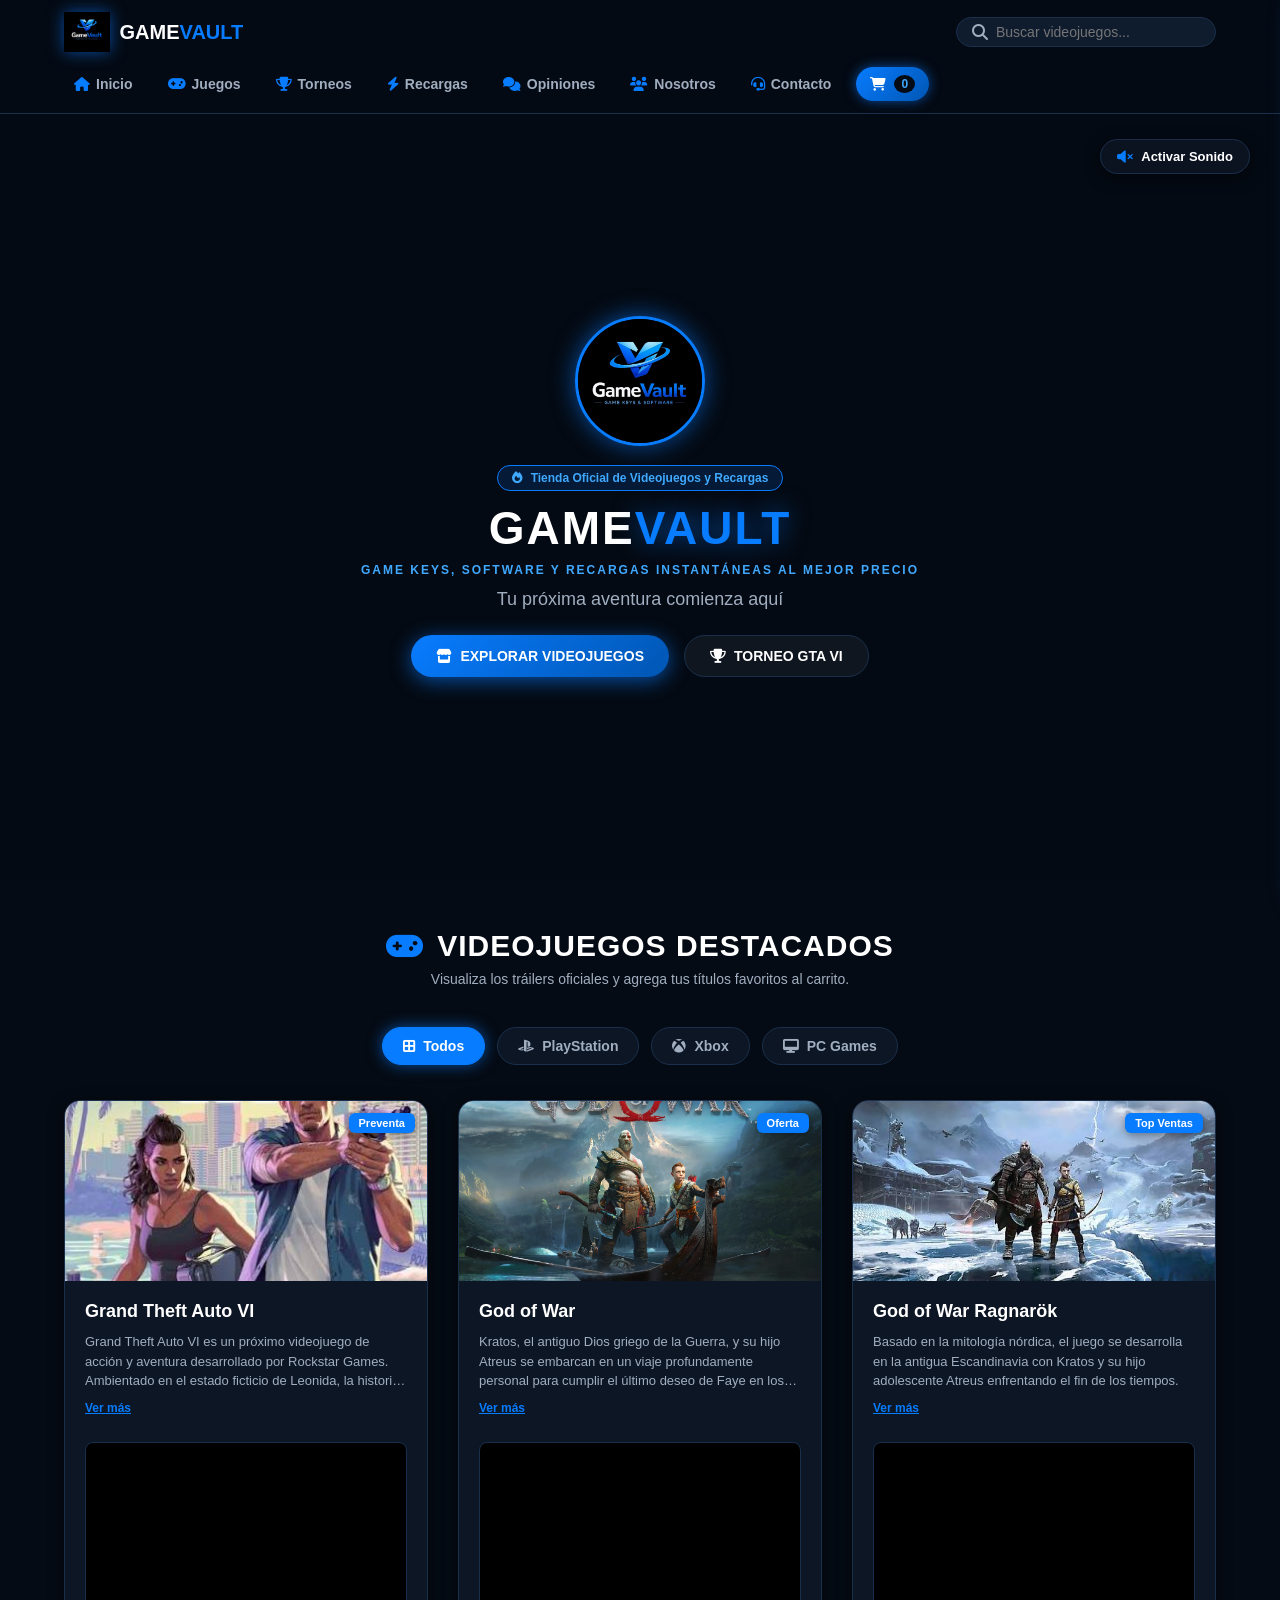
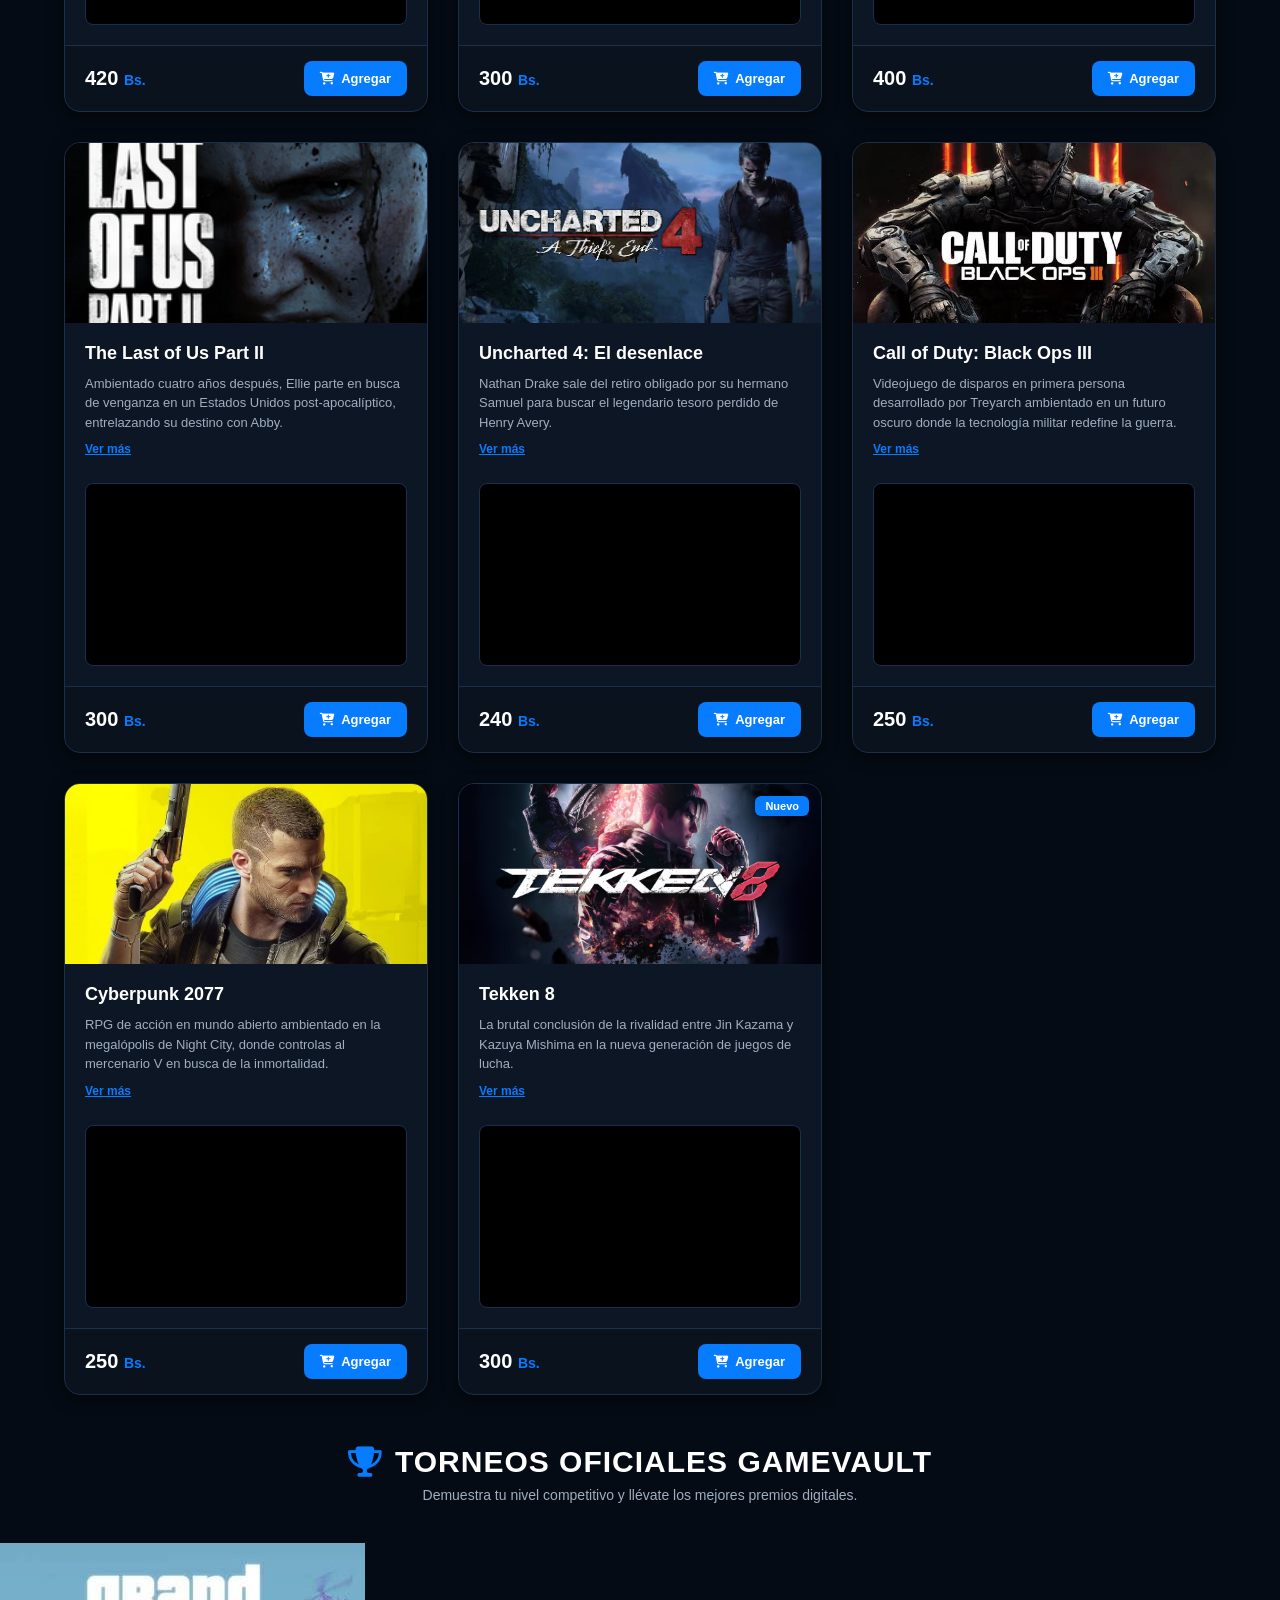
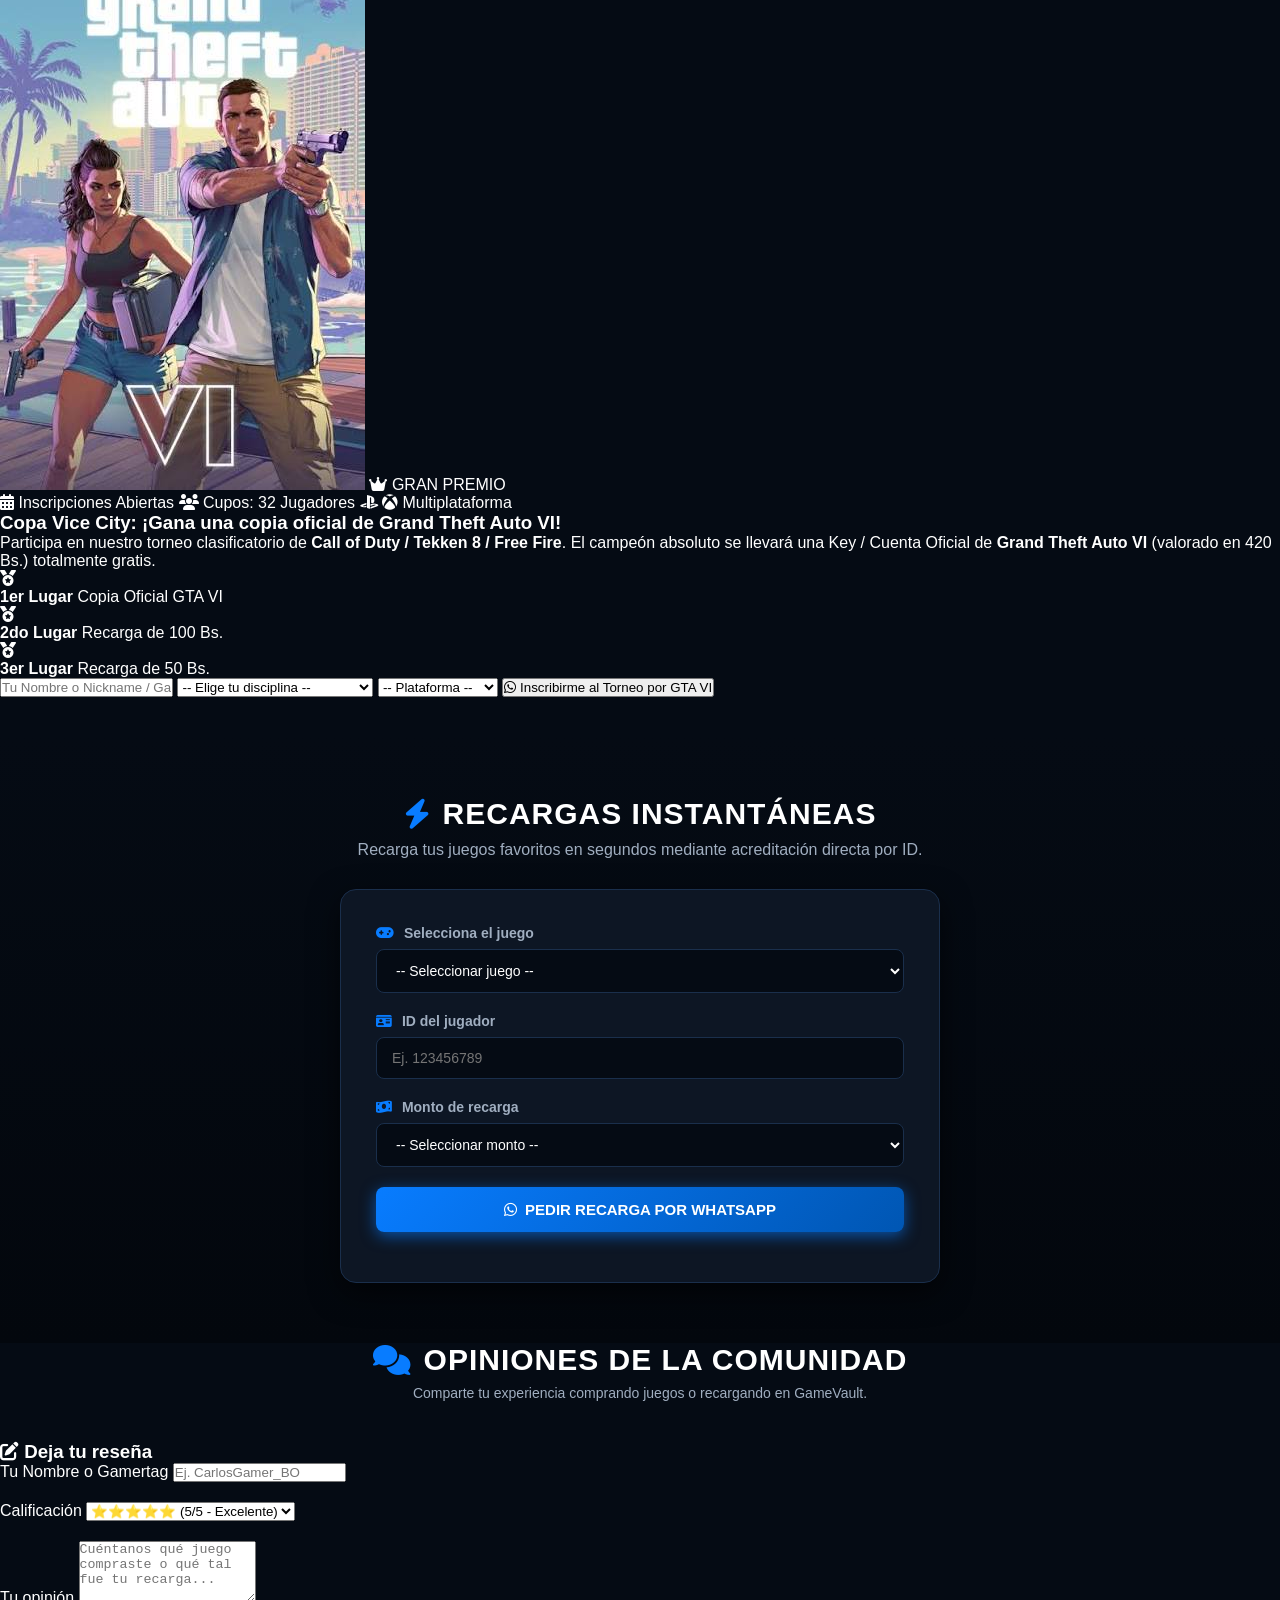
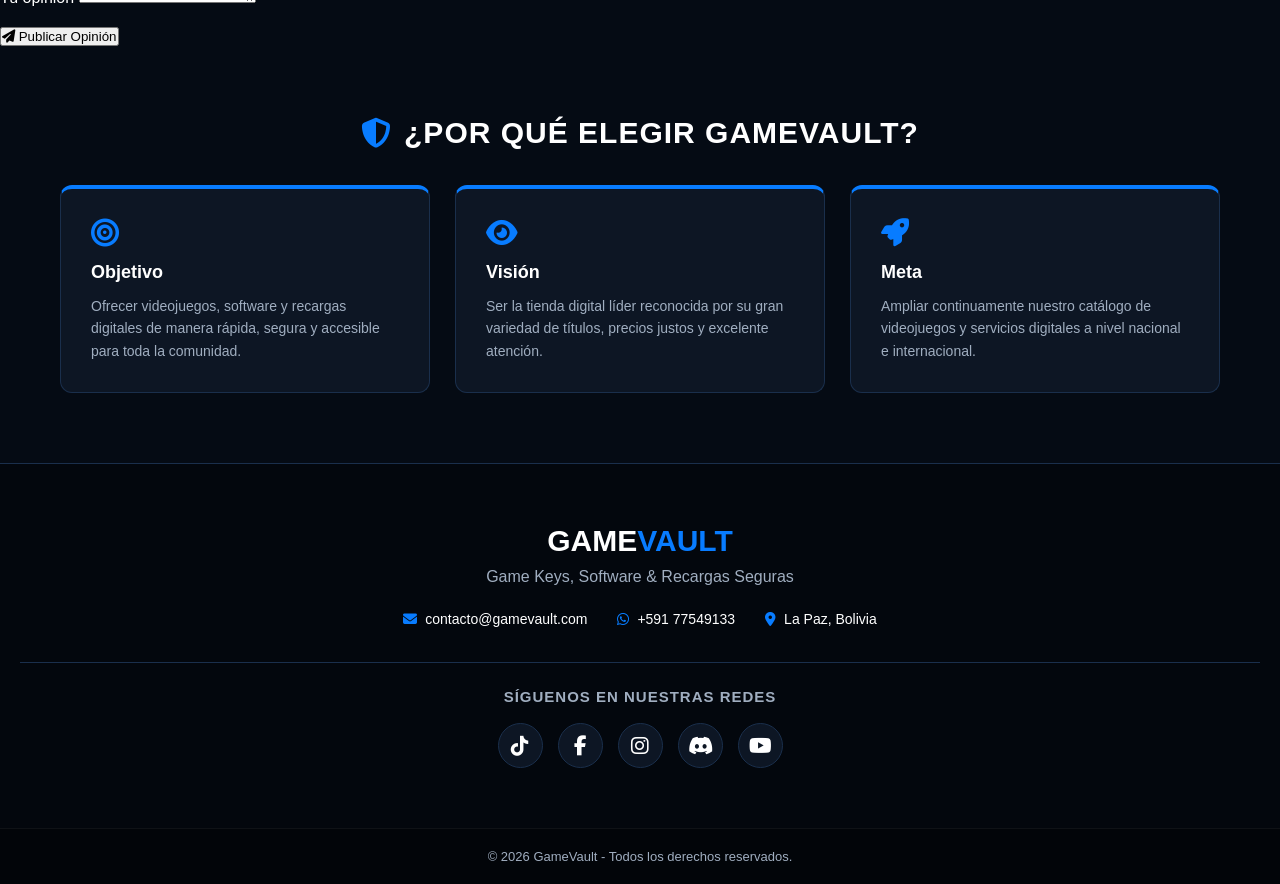
==== commit 4dd55fe3: "Update index.html" ====
--- a/index.html
+++ b/index.html
@@ -26,7 +26,9 @@
             <nav>
                 <a href="#inicio"><i class="fa-solid fa-house"></i> Inicio</a>
                 <a href="#juegos"><i class="fa-solid fa-gamepad"></i> Juegos</a>
+                <a href="#torneos"><i class="fa-solid fa-trophy"></i> Torneos</a>
                 <a href="#recargas"><i class="fa-solid fa-bolt"></i> Recargas</a>
+                <a href="#opiniones"><i class="fa-solid fa-comments"></i> Opiniones</a>
                 <a href="#empresa"><i class="fa-solid fa-users"></i> Nosotros</a>
                 <a href="#contacto"><i class="fa-solid fa-headset"></i> Contacto</a>
                 
@@ -41,15 +43,13 @@
 
     <!-- PORTADA / HERO (CON VIDEO DE FONDO, LOGO Y BOTÓN DE AUDIO) -->
     <section id="inicio" class="inicio">
-        <!-- Botón para activar/desactivar audio del video -->
         <button id="btnAudio" class="btn-audio-hero" onclick="toggleAudioVideo()">
             <i id="iconoAudio" class="fa-solid fa-volume-xmark"></i> Activar Sonido
         </button>
 
         <div class="hero-video-background">
             <video id="videoHero" autoplay muted loop playsinline>
-                <!-- Reemplaza "tu-video.mp4" con el nombre o enlace de tu video -->
-                <source src="WhatsApp Video 2026-11-15 at 4.02.47 PM.mp4" type="video/mp4">
+                <source src="clip1.mp4" type="video/mp4">
                 Tu navegador no soporta videos HTML5.
             </video>
             <div class="hero-overlay"></div>
@@ -67,7 +67,7 @@
 
             <div class="hero-buttons">
                 <a href="#juegos" class="boton-hero primary"><i class="fa-solid fa-store"></i> EXPLORAR VIDEOJUEGOS</a>
-                <a href="#recargas" class="boton-hero secondary"><i class="fa-solid fa-bolt"></i> HACER RECARGA</a>
+                <a href="#torneos" class="boton-hero secondary"><i class="fa-solid fa-trophy"></i> TORNEO GTA VI</a>
             </div>
         </div>
     </section>
@@ -262,6 +262,77 @@
                 </div>
             </div>
 
+        </div>
+    </section>
+
+    <!-- ==========================================
+         NUEVA SECCIÓN: TORNEOS GAMEVAULT (PREMIO GTA VI)
+    =========================================== -->
+    <section id="torneos" class="seccion-torneos">
+        <div class="section-header">
+            <h2 class="titulo"><i class="fa-solid fa-trophy"></i> Torneos Oficiales GameVault</h2>
+            <p class="subtitulo">Demuestra tu nivel competitivo y llévate los mejores premios digitales.</p>
+        </div>
+
+        <div class="torneo-destacado">
+            <div class="torneo-img-box">
+                <img src="img/gta6.jfif" alt="Gran Premio GTA VI">
+                <span class="torneo-badge"><i class="fa-solid fa-crown"></i> GRAN PREMIO</span>
+            </div>
+
+            <div class="torneo-info">
+                <div class="torneo-etiquetas">
+                    <span><i class="fa-solid fa-calendar-days"></i> Inscripciones Abiertas</span>
+                    <span><i class="fa-solid fa-users"></i> Cupos: 32 Jugadores</span>
+                    <span><i class="fa-brands fa-playstation"></i> <i class="fa-brands fa-xbox"></i> Multiplataforma</span>
+                </div>
+
+                <h3>Copa Vice City: ¡Gana una copia oficial de <span>Grand Theft Auto VI</span>!</h3>
+                <p>Participa en nuestro torneo clasificatorio de <strong>Call of Duty / Tekken 8 / Free Fire</strong>. El campeón absoluto se llevará una Key / Cuenta Oficial de <strong>Grand Theft Auto VI</strong> (valorado en 420 Bs.) totalmente gratis.</p>
+
+                <div class="torneo-premios">
+                    <div class="premio-item oro">
+                        <i class="fa-solid fa-medal"></i>
+                        <div>
+                            <strong>1er Lugar</strong>
+                            <span>Copia Oficial GTA VI</span>
+                        </div>
+                    </div>
+                    <div class="premio-item plata">
+                        <i class="fa-solid fa-medal"></i>
+                        <div>
+                            <strong>2do Lugar</strong>
+                            <span>Recarga de 100 Bs.</span>
+                        </div>
+                    </div>
+                    <div class="premio-item bronce">
+                        <i class="fa-solid fa-medal"></i>
+                        <div>
+                            <strong>3er Lugar</strong>
+                            <span>Recarga de 50 Bs.</span>
+                        </div>
+                    </div>
+                </div>
+
+                <form class="form-torneo" onsubmit="inscribirTorneo(event)">
+                    <input type="text" id="torneoNombre" placeholder="Tu Nombre o Nickname / Gamertag" required>
+                    <select id="torneoJuego" required>
+                        <option value="">-- Elige tu disciplina --</option>
+                        <option value="Tekken 8 (1v1)">Tekken 8 (1v1)</option>
+                        <option value="Call of Duty (1v1)">Call of Duty (1v1)</option>
+                        <option value="Free Fire (Sala Clasificatoria)">Free Fire (Sala Clasificatoria)</option>
+                    </select>
+                    <select id="torneoPlataforma" required>
+                        <option value="">-- Plataforma --</option>
+                        <option value="PlayStation 5">PlayStation 5</option>
+                        <option value="Xbox Series X/S">Xbox Series X/S</option>
+                        <option value="PC / Mobile">PC / Mobile</option>
+                    </select>
+                    <button type="submit" class="btn-inscribir-torneo">
+                        <i class="fa-brands fa-whatsapp"></i> Inscribirme al Torneo por GTA VI
+                    </button>
+                </form>
+            </div>
         </div>
     </section>
 
@@ -308,6 +379,54 @@
         </div>
     </section>
 
+    <!-- ==========================================
+         NUEVA SECCIÓN: COMENTARIOS Y OPINIONES
+    =========================================== -->
+    <section id="opiniones" class="seccion-opiniones">
+        <div class="section-header">
+            <h2 class="titulo"><i class="fa-solid fa-comments"></i> Opiniones de la Comunidad</h2>
+            <p class="subtitulo">Comparte tu experiencia comprando juegos o recargando en GameVault.</p>
+        </div>
+
+        <div class="opiniones-grid">
+            <!-- FORMULARIO PARA DEJAR OPINIÓN -->
+            <div class="opinion-form-card">
+                <h3><i class="fa-solid fa-pen-to-square"></i> Deja tu reseña</h3>
+                <form id="formComentario" onsubmit="agregarComentario(event)">
+                    <div class="form-group">
+                        <label for="nombreUsuario">Tu Nombre o Gamertag</label>
+                        <input type="text" id="nombreUsuario" placeholder="Ej. CarlosGamer_BO" required>
+                    </div>
+
+                    <div class="form-group">
+                        <label for="calificacionUsuario">Calificación</label>
+                        <select id="calificacionUsuario">
+                            <option value="5">⭐⭐⭐⭐⭐ (5/5 - Excelente)</option>
+                            <option value="4">⭐⭐⭐⭐ (4/5 - Muy bueno)</option>
+                            <option value="3">⭐⭐⭐ (3/5 - Bueno)</option>
+                            <option value="2">⭐⭐ (2/5 - Regular)</option>
+                            <option value="1">⭐ (1/5 - Malo)</option>
+                        </select>
+                    </div>
+
+                    <div class="form-group">
+                        <label for="textoComentario">Tu opinión</label>
+                        <textarea id="textoComentario" rows="4" placeholder="Cuéntanos qué juego compraste o qué tal fue tu recarga..." required></textarea>
+                    </div>
+
+                    <button type="submit" class="btn-publicar-opinion">
+                        <i class="fa-solid fa-paper-plane"></i> Publicar Opinión
+                    </button>
+                </form>
+            </div>
+
+            <!-- LISTA DE COMENTARIOS PUBLICADOS -->
+            <div class="opiniones-lista" id="listaComentarios">
+                <!-- Se llenará dinámicamente con JS y comentarios iniciales -->
+            </div>
+        </div>
+    </section>
+
     <!-- EMPRESA -->
     <section id="empresa" class="empresa">
         <h2 class="titulo"><i class="fa-solid fa-shield-halved"></i> ¿Por qué elegir GameVault?</h2>
@@ -345,10 +464,10 @@
             <div class="redes-sociales">
                 <h3>Síguenos en nuestras redes</h3>
                 <div class="social-links">
-                    <a href="https://www.tiktok.com/@gamevault270?_r=1&_t=ZS-9ApnDAyouh7" target="_blank" class="social-btn tiktok" title="TikTok">
+                    <a href="https://www.tiktok.com/" target="_blank" class="social-btn tiktok" title="TikTok">
                         <i class="fa-brands fa-tiktok"></i>
                     </a>
-                    <a href="https://www.facebook.com/share/14sby1Mumxz/" target="_blank" class="social-btn facebook" title="Facebook">
+                    <a href="https://www.facebook.com/" target="_blank" class="social-btn facebook" title="Facebook">
                         <i class="fa-brands fa-facebook-f"></i>
                     </a>
                     <a href="https://www.instagram.com/" target="_blank" class="social-btn instagram" title="Instagram">
@@ -357,7 +476,7 @@
                     <a href="https://discord.com/" target="_blank" class="social-btn discord" title="Discord">
                         <i class="fa-brands fa-discord"></i>
                     </a>
-                    <a href="https://youtube.com/@gamevault-i7r?si=ZAATXs9zNksj_BsO" target="_blank" class="social-btn youtube" title="YouTube">
+                    <a href="https://www.youtube.com/" target="_blank" class="social-btn youtube" title="YouTube">
                         <i class="fa-brands fa-youtube"></i>
                     </a>
                 </div>
